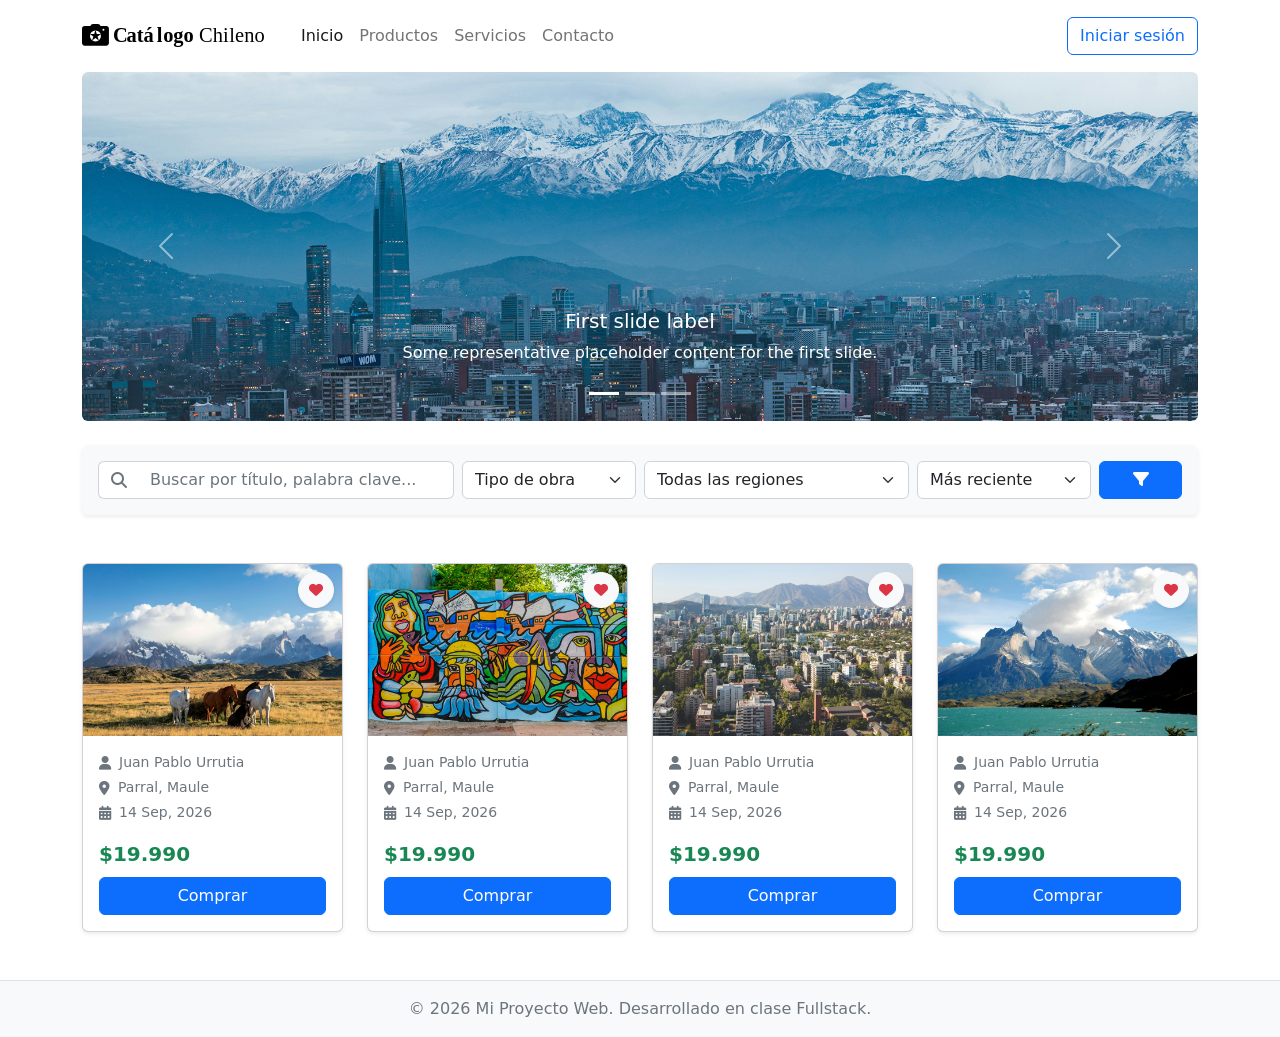
==== Front-End/index.html @ 4e217cf4 "Espacio de trabajo con Bootstrap y avance Index: NavBar Carrusel Buscador/filtro Tarjetas de product" ====
<!DOCTYPE html>
<html lang="es">
<head>
    <meta charset="UTF-8">
    <meta name="viewport" content="width=device-width, initial-scale=1.0">
    <title>Mi Proyecto Web - Bootstrap 5.2.3</title>

    <!-- 1. Estilos locales de Bootstrap (CSS) -->
    <link rel="stylesheet" href="css/bootstrap.min.css">

    <!-- Font Awesome CDN -->
<link rel="stylesheet" href="https://cdnjs.cloudflare.com/ajax/libs/font-awesome/6.5.1/css/all.min.css">
    
    <!-- Opción para tus propios estilos personalizados (descoméntala si creas un style.css) -->
    <!-- <link rel="stylesheet" href="css/style.css"> -->
</head>
<body>
        <!-- NavBar -->

 <nav class="navbar navbar-expand-lg navbar-light py-3 bg-white sticky-top">
    <div class="container">
        
        <!-- 1. Logotipo / Imagen + Nombre a la izquierda -->
        <a class="navbar-brand d-flex align-items-center text-dark" href="#">
            <img src="images/LogoCatalogoChileno.svg" alt="Logotipo" height="24" class="d-inline-block me-2">
        </a>

        <!-- 2. Botón Hamburguesa (para móviles) -->
        <button class="navbar-toggler" type="button" data-bs-toggle="collapse" data-bs-target="#navbarContenido" aria-controls="navbarContenido" aria-expanded="false" aria-label="Toggle navigation">
            <span class="navbar-toggler-icon"></span>
        </button>

        <!-- 3. Contenido colapsable (Enlaces + Botón) -->
        <div class="collapse navbar-collapse" id="navbarContenido">
            
            <!-- Menú de Navegación -->
            <ul class="navbar-nav me-auto mb-2 mb-lg-0">
                <li class="nav-item">
                    <a class="nav-link active" aria-current="page" href="#">Inicio</a>
                </li>
                <li class="nav-item">
                    <a class="nav-link" href="#">Productos</a>
                </li>
                <li class="nav-item">
                    <a class="nav-link" href="#">Servicios</a>
                </li>
                <li class="nav-item">
                    <a class="nav-link" href="#">Contacto</a>
                </li>
            </ul>

            <!-- Botones de Acción / Iniciar Sesión -->
            <div class="d-flex gap-2">
                <a href="#" class="btn btn-outline-primary">Iniciar sesión</a>
            </div>

        </div>
    </div>
</nav>

 <!-- 1. Carrusel  -->

<main class="container">
  <div id="carouselExampleCaptions" class="carousel slide rounded-2 overflow-hidden" data-bs-ride="false">
    <div class="carousel-indicators">
      <button type="button" data-bs-target="#carouselExampleCaptions" data-bs-slide-to="0" class="active" aria-current="true" aria-label="Slide 1"></button>
      <button type="button" data-bs-target="#carouselExampleCaptions" data-bs-slide-to="1" aria-label="Slide 2"></button>
      <button type="button" data-bs-target="#carouselExampleCaptions" data-bs-slide-to="2" aria-label="Slide 3"></button>
    </div>
    <div class="carousel-inner">
      <div class="carousel-item active">
        <img src="images/cl-01.jpg" class="d-block w-100" alt="...">
        <div class="carousel-caption d-none d-md-block">
          <h5>First slide label</h5>
          <p>Some representative placeholder content for the first slide.</p>
        </div>
      </div>
      <div class="carousel-item">
        <img src="images/cl-02.jpg" class="d-block w-100" alt="...">
        <div class="carousel-caption d-none d-md-block">
          <h5>Second slide label</h5>
          <p>Some representative placeholder content for the second slide.</p>
        </div>
      </div>
      <div class="carousel-item">
        <img src="images/cl-03.jpg" class="d-block w-100" alt="...">
        <div class="carousel-caption d-none d-md-block">
          <h5>Third slide label</h5>
          <p>Some representative placeholder content for the third slide.</p>
        </div>
      </div>
    </div>
    <button class="carousel-control-prev" type="button" data-bs-target="#carouselExampleCaptions" data-bs-slide="prev">
      <span class="carousel-control-prev-icon" aria-hidden="true"></span>
      <span class="visually-hidden">Previous</span>
    </button>
    <button class="carousel-control-next" type="button" data-bs-target="#carouselExampleCaptions" data-bs-slide="next">
      <span class="carousel-control-next-icon" aria-hidden="true"></span>
      <span class="visually-hidden">Next</span>
    </button>
  </div>
</main>


    <!-- 1. BARRA DE BÚSQUEDA Y FILTROS -->
<main class="container my-4">
   <div class="card shadow-sm p-3 mb-4 bg-light border-0">
    <form class="row g-2 align-items-center">
        
        <!-- 1. Campo de Búsqueda de Texto -->
        <div class="col-12 col-lg-4">
            <div class="input-group">
                <span class="input-group-text bg-white border-end-0">
                    <i class="fa-solid fa-magnifying-glass text-muted"></i>
                </span>
                <input type="text" class="form-control border-start-0" placeholder="Buscar por título, palabra clave...">
            </div>
        </div>

        <!-- 2. Filtro: Tipo de Obra -->
        <div class="col-12 col-sm-6 col-lg-2">
            <select class="form-select" aria-label="Tipo de obra">
                <option value="" selected>Tipo de obra</option>
                <option value="fotografia">Fotografía</option>
                <option value="video">Video</option>
                <option value="audio">Audio</option>
                <option value="vector">Vector</option>
                <option value="3d">3D</option>
            </select>
        </div>

        <!-- 3. Filtro: Región de Chile -->
        <div class="col-12 col-sm-6 col-lg-3">
            <select class="form-select" aria-label="Región de Chile">
                <option value="" selected>Todas las regiones</option>
                <option value="arica">Arica y Parinacota</option>
                <option value="tarapaca">Tarapacá</option>
                <option value="antofagasta">Antofagasta</option>
                <option value="atacama">Atacama</option>
                <option value="coquimbo">Coquimbo</option>
                <option value="valparaiso">Valparaíso</option>
                <option value="metropolitana">Región Metropolitana</option>
                <option value="ohiggins">O'Higgins</option>
                <option value="maule">Maule</option>
                <option value="nuble">Ñuble</option>
                <option value="biobio">Biobío</option>
                <option value="araucania">La Araucanía</option>
                <option value="los_rios">Los Ríos</option>
                <option value="los_lagos">Los Lagos</option>
                <option value="aysen">Aysén</option>
                <option value="magallanes">Magallanes y Antártica</option>
            </select>
        </div>

        <!-- 4. Filtro: Ordenar por -->
        <div class="col-12 col-sm-6 col-lg-2">
            <select class="form-select" aria-label="Ordenar resultados">
                <option value="reciente" selected>Más reciente</option>
                <option value="antiguo">Más antiguo</option>
            </select>
        </div>

        <!-- 5. Botón Filtrar -->
        <div class="col-12 col-sm-6 col-lg-1">
            <button type="submit" class="btn btn-primary w-100" title="Aplicar Filtros">
                <i class="fa-solid fa-filter"></i>
            </button>
        </div>

    </form>
</div>
</main>


<!-- tarjetas -->

<div class="container my-5">
    <!-- row-cols-1: 1 columna en celulares -->
    <!-- row-cols-sm-2: 2 columnas en tablets -->
    <!-- row-cols-lg-4: 4 columnas en monitores/laptops -->
    <!-- g-4: espacio (gap) entre las tarjetas -->
    <div class="row row-cols-1 row-cols-sm-2 row-cols-lg-4 g-4">

       <!-- Tarjeta 1 -->
<div class="col">
    <div class="card h-100 shadow-sm position-relative">
        
        <!-- Botón Corazón (Lista de deseos) -->
        <button type="button" class="btn btn-light btn-sm rounded-circle position-absolute top-0 end-0 m-2 shadow-sm text-danger d-flex align-items-center justify-content-center" style="width: 36px; height: 36px;" aria-label="Añadir a favoritos">
            <i class="fa-solid fa-heart"></i>
        </button>

        <!-- Imagen de la tarjeta -->
        <img src="images/01.jpg" class="card-img-top" alt="Imagen del producto">
        
        <div class="card-body d-flex flex-column">
              
            <!-- Artista, Ubicación y Fecha -->
            <div class="text-muted small mb-3 d-flex flex-column gap-1">
                <!-- Artista -->
                <div class="d-flex align-items-center gap-2">
                    <i class="fa-solid fa-user text-secondary"></i>
                    <span>Juan Pablo Urrutia</span>
                </div>

                <!-- Ubicación -->
                <div class="d-flex align-items-center gap-2">
                    <i class="fa-solid fa-location-dot text-secondary"></i>
                    <span>Parral, Maule</span>
                </div>

                <!-- Fecha -->
                <div class="d-flex align-items-center gap-2">
                    <i class="fa-solid fa-calendar-days text-secondary"></i>
                    <span>14 Sep, 2026</span>
                </div>
            </div>

            <!-- Precio -->
            <div class="mt-auto">
                <p class="fs-5 fw-bold text-success mb-2">$19.990</p>
                <a href="#" class="btn btn-primary w-100">Comprar</a>
            </div>
        </div>
    </div>
</div>

       <!-- Tarjeta 2 -->
<div class="col">
    <div class="card h-100 shadow-sm position-relative">
        
        <!-- Botón Corazón (Lista de deseos) -->
        <button type="button" class="btn btn-light btn-sm rounded-circle position-absolute top-0 end-0 m-2 shadow-sm text-danger d-flex align-items-center justify-content-center" style="width: 36px; height: 36px;" aria-label="Añadir a favoritos">
            <i class="fa-solid fa-heart"></i>
        </button>

        <!-- Imagen de la tarjeta -->
        <img src="images/02.jpg" class="card-img-top" alt="Imagen del producto">
        
        <div class="card-body d-flex flex-column">
              
            <!-- Artista, Ubicación y Fecha -->
            <div class="text-muted small mb-3 d-flex flex-column gap-1">
                <!-- Artista -->
                <div class="d-flex align-items-center gap-2">
                    <i class="fa-solid fa-user text-secondary"></i>
                    <span>Juan Pablo Urrutia</span>
                </div>

                <!-- Ubicación -->
                <div class="d-flex align-items-center gap-2">
                    <i class="fa-solid fa-location-dot text-secondary"></i>
                    <span>Parral, Maule</span>
                </div>

                <!-- Fecha -->
                <div class="d-flex align-items-center gap-2">
                    <i class="fa-solid fa-calendar-days text-secondary"></i>
                    <span>14 Sep, 2026</span>
                </div>
            </div>

            <!-- Precio -->
            <div class="mt-auto">
                <p class="fs-5 fw-bold text-success mb-2">$19.990</p>
                <a href="#" class="btn btn-primary w-100">Comprar</a>
            </div>
        </div>
    </div>
</div>

<!-- Tarjeta 3 -->
<div class="col">
    <div class="card h-100 shadow-sm position-relative">
        
        <!-- Botón Corazón (Lista de deseos) -->
        <button type="button" class="btn btn-light btn-sm rounded-circle position-absolute top-0 end-0 m-2 shadow-sm text-danger d-flex align-items-center justify-content-center" style="width: 36px; height: 36px;" aria-label="Añadir a favoritos">
            <i class="fa-solid fa-heart"></i>
        </button>

        <!-- Imagen de la tarjeta -->
        <img src="images/03.jpg" class="card-img-top" alt="Imagen del producto">
        
        <div class="card-body d-flex flex-column">
              
            <!-- Artista, Ubicación y Fecha -->
            <div class="text-muted small mb-3 d-flex flex-column gap-1">
                <!-- Artista -->
                <div class="d-flex align-items-center gap-2">
                    <i class="fa-solid fa-user text-secondary"></i>
                    <span>Juan Pablo Urrutia</span>
                </div>

                <!-- Ubicación -->
                <div class="d-flex align-items-center gap-2">
                    <i class="fa-solid fa-location-dot text-secondary"></i>
                    <span>Parral, Maule</span>
                </div>

                <!-- Fecha -->
                <div class="d-flex align-items-center gap-2">
                    <i class="fa-solid fa-calendar-days text-secondary"></i>
                    <span>14 Sep, 2026</span>
                </div>
            </div>

            <!-- Precio -->
            <div class="mt-auto">
                <p class="fs-5 fw-bold text-success mb-2">$19.990</p>
                <a href="#" class="btn btn-primary w-100">Comprar</a>
            </div>
        </div>
    </div>
</div>

<!-- Tarjeta 4 -->
<div class="col">
    <div class="card h-100 shadow-sm position-relative">
        
        <!-- Botón Corazón (Lista de deseos) -->
        <button type="button" class="btn btn-light btn-sm rounded-circle position-absolute top-0 end-0 m-2 shadow-sm text-danger d-flex align-items-center justify-content-center" style="width: 36px; height: 36px;" aria-label="Añadir a favoritos">
            <i class="fa-solid fa-heart"></i>
        </button>

        <!-- Imagen de la tarjeta -->
        <img src="images/04.jpg" class="card-img-top" alt="Imagen del producto">
        
        <div class="card-body d-flex flex-column">
              
            <!-- Artista, Ubicación y Fecha -->
            <div class="text-muted small mb-3 d-flex flex-column gap-1">
                <!-- Artista -->
                <div class="d-flex align-items-center gap-2">
                    <i class="fa-solid fa-user text-secondary"></i>
                    <span>Juan Pablo Urrutia</span>
                </div>

                <!-- Ubicación -->
                <div class="d-flex align-items-center gap-2">
                    <i class="fa-solid fa-location-dot text-secondary"></i>
                    <span>Parral, Maule</span>
                </div>

                <!-- Fecha -->
                <div class="d-flex align-items-center gap-2">
                    <i class="fa-solid fa-calendar-days text-secondary"></i>
                    <span>14 Sep, 2026</span>
                </div>
            </div>

            <!-- Precio -->
            <div class="mt-auto">
                <p class="fs-5 fw-bold text-success mb-2">$19.990</p>
                <a href="#" class="btn btn-primary w-100">Comprar</a>
            </div>
        </div>
    </div>
</div>

    </div>
</div>

    <!-- Pie de página (Footer) -->
    <footer class="bg-light text-center text-muted py-3 border-top mt-auto">
        <div class="container">
            <p class="mb-0">&copy; 2026 Mi Proyecto Web. Desarrollado en clase Fullstack.</p>
        </div>
    </footer>

    <!-- 2. Scripts locales de Bootstrap (JS) -->
    <!-- Nota: Usamos 'bootstrap.bundle.min.js' porque incluye Popper.js (necesario para desplegables y modales) -->
    <script src="js/bootstrap.bundle.min.js"></script>

</body>
</html>
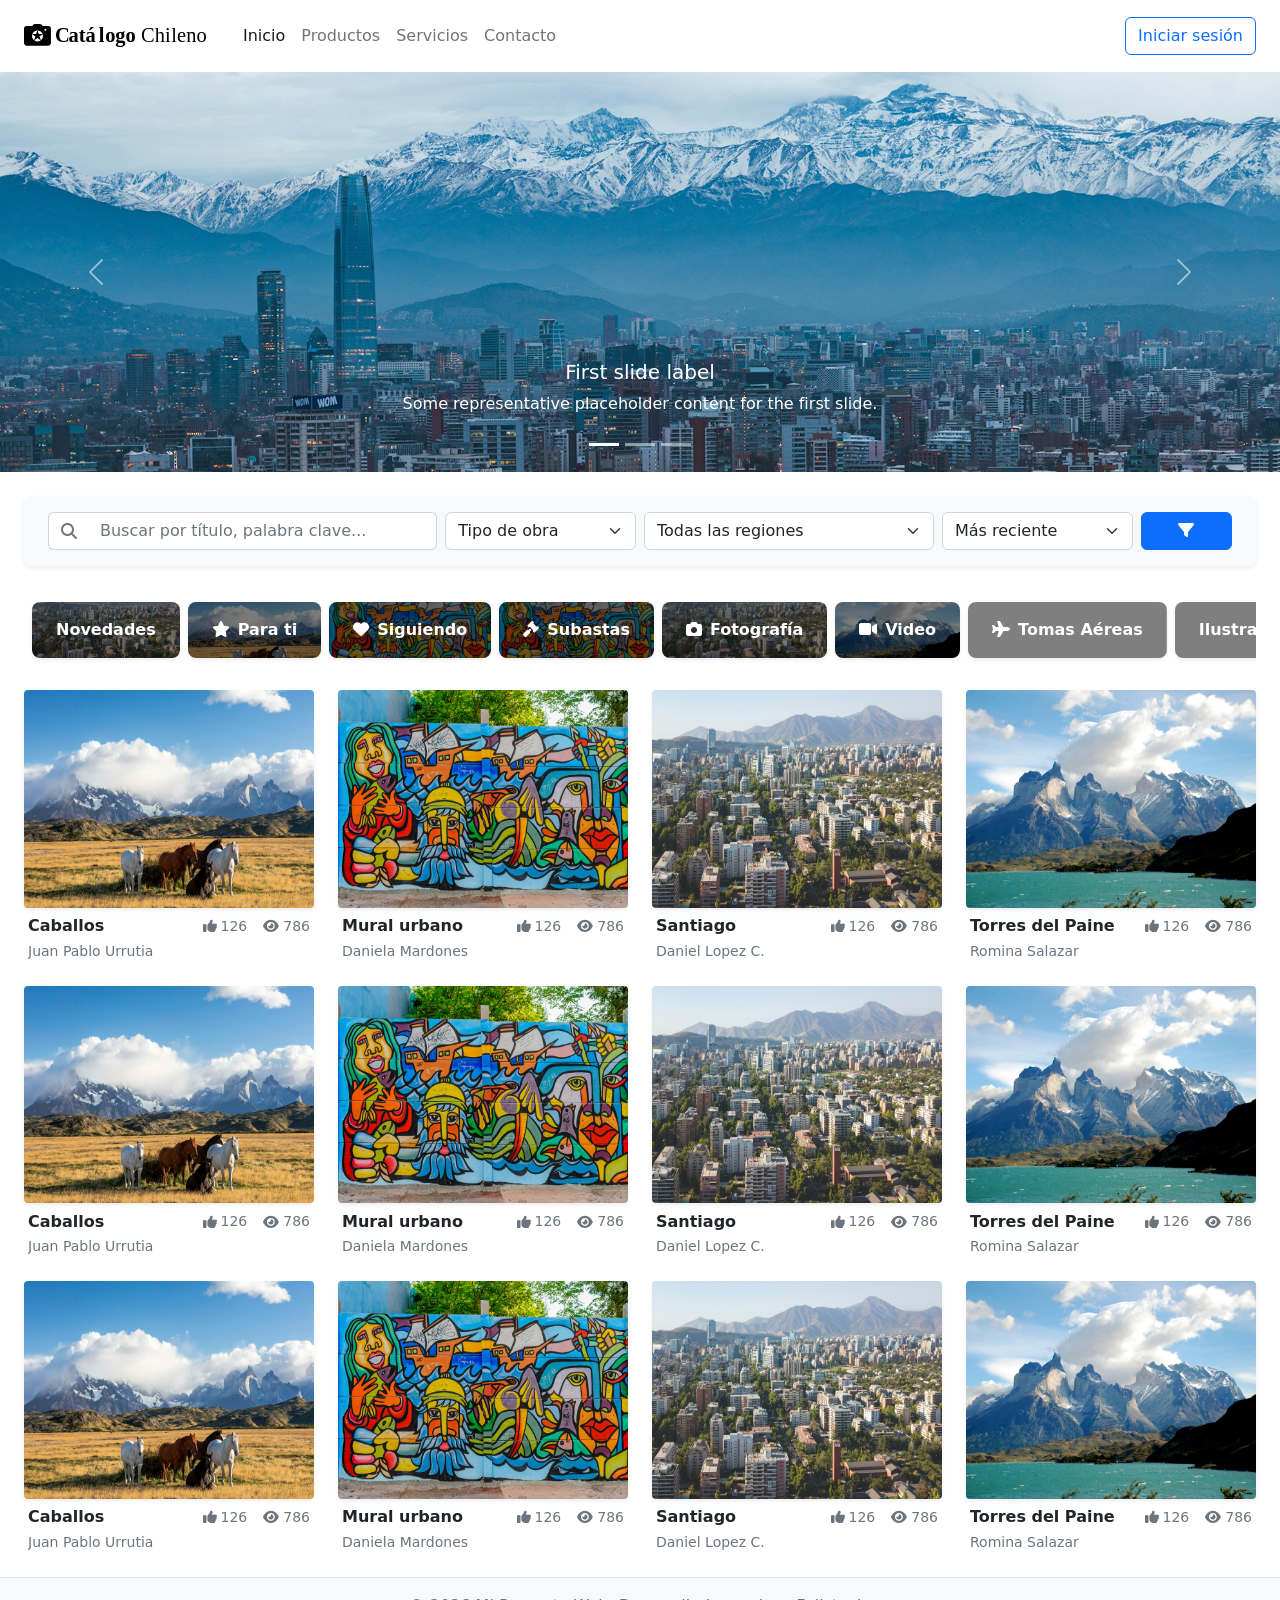
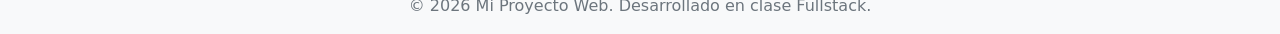
==== commit ed2f4713: "Modificación de tarjetas y sección de categorias" ====
--- a/Front-End/index.html
+++ b/Front-End/index.html
@@ -8,17 +8,18 @@
     <!-- 1. Estilos locales de Bootstrap (CSS) -->
     <link rel="stylesheet" href="css/bootstrap.min.css">
 
+    <!-- 2. Mis estilos personalizados -->
+    <link rel="stylesheet" href="css/style.css">
+
     <!-- Font Awesome CDN -->
 <link rel="stylesheet" href="https://cdnjs.cloudflare.com/ajax/libs/font-awesome/6.5.1/css/all.min.css">
-    
-    <!-- Opción para tus propios estilos personalizados (descoméntala si creas un style.css) -->
-    <!-- <link rel="stylesheet" href="css/style.css"> -->
 </head>
+
 <body>
         <!-- NavBar -->
 
  <nav class="navbar navbar-expand-lg navbar-light py-3 bg-white sticky-top">
-    <div class="container">
+    <div class="container-fluid px-4">
         
         <!-- 1. Logotipo / Imagen + Nombre a la izquierda -->
         <a class="navbar-brand d-flex align-items-center text-dark" href="#">
@@ -60,8 +61,8 @@
 
  <!-- 1. Carrusel  -->
 
-<main class="container">
-  <div id="carouselExampleCaptions" class="carousel slide rounded-2 overflow-hidden" data-bs-ride="false">
+<main class="container-fluid px-0">
+  <div id="carouselExampleCaptions" class="carousel slide overflow-hidden" data-bs-ride="false">
     <div class="carousel-indicators">
       <button type="button" data-bs-target="#carouselExampleCaptions" data-bs-slide-to="0" class="active" aria-current="true" aria-label="Slide 1"></button>
       <button type="button" data-bs-target="#carouselExampleCaptions" data-bs-slide-to="1" aria-label="Slide 2"></button>
@@ -103,8 +104,8 @@
 
 
     <!-- 1. BARRA DE BÚSQUEDA Y FILTROS -->
-<main class="container my-4">
-   <div class="card shadow-sm p-3 mb-4 bg-light border-0">
+<main class="containe-fluid px-4 py-4">
+   <div class="card shadow-sm px-4 p-3 mb-1 bg-light border-0">
     <form class="row g-2 align-items-center">
         
         <!-- 1. Campo de Búsqueda de Texto -->
@@ -171,189 +172,1006 @@
 </div>
 </main>
 
+<!-- categorias -->
+
+<div class="container-fluid px-4">
+    <div class="d-flex flex-nowrap overflow-auto gap-2 p-2 align-items-center">
+
+        <!-- Botón 3 -->
+        <a href="#" class="btn category-btn fw-bold rounded-3 px-4 py-3 shadow-sm" 
+           style="background-image: linear-gradient(rgba(0, 0, 0, 0.5), rgba(0, 0, 0, 0.5)), url('images/03.jpg');">
+            Novedades
+        </a>
+
+        <!-- Botón 1 -->
+        <a href="#" class="btn category-btn fw-bold rounded-3 px-4 py-3 shadow-sm" 
+           style="background-image: linear-gradient(rgba(0, 0, 0, 0.5), rgba(0, 0, 0, 0.5)), url('images/01.jpg');">
+            <i class="fa-solid fa-star me-2"></i>Para ti
+        </a>
+
+        <!-- Botón 2 -->
+        <a href="#" class="btn category-btn fw-bold rounded-3 px-4 py-3 shadow-sm" 
+           style="background-image: linear-gradient(rgba(0, 0, 0, 0.5), rgba(0, 0, 0, 0.5)), url('images/02.jpg');">
+            <i class="fa-solid fa-heart me-2"></i>Siguiendo
+        </a>
+        <!-- Botón 2 -->
+        <a href="#" class="btn category-btn fw-bold rounded-3 px-4 py-3 shadow-sm" 
+           style="background-image: linear-gradient(rgba(0, 0, 0, 0.5), rgba(0, 0, 0, 0.5)), url('images/02.jpg');">
+            <i class="fa-solid fa-gavel me-2"></i>Subastas
+        </a>
+
+        
+
+        <!-- Botón 3 -->
+        <a href="#" class="btn category-btn fw-bold rounded-3 px-4 py-3 shadow-sm" 
+           style="background-image: linear-gradient(rgba(0, 0, 0, 0.5), rgba(0, 0, 0, 0.5)), url('images/03.jpg');">
+            <i class="fa-solid fa-camera me-2"></i>Fotografía
+        </a>
+
+        <!-- Botón 4 -->
+        <a href="#" class="btn category-btn fw-bold rounded-3 px-4 py-3 shadow-sm" 
+           style="background-image: linear-gradient(rgba(0, 0, 0, 0.5), rgba(0, 0, 0, 0.5)), url('images/04.jpg');">
+            <i class="fa-solid fa-video me-2"></i>Video
+        </a>
+
+        <!-- Botón 5 -->
+        <a href="#" class="btn category-btn fw-bold rounded-3 px-4 py-3 shadow-sm" 
+           style="background-image: linear-gradient(rgba(0, 0, 0, 0.5), rgba(0, 0, 0, 0.5)), url('images/05.jpg');">
+            <i class="fa-solid fa-plane me-2"></i>Tomas Aéreas
+        </a>
+
+        <!-- Botón 6 -->
+        <a href="#" class="btn category-btn fw-bold rounded-3 px-4 py-3 shadow-sm" 
+           style="background-image: linear-gradient(rgba(0, 0, 0, 0.5), rgba(0, 0, 0, 0.5)), url('images/06.jpg');">
+            Ilustración
+        </a>
+
+        <!-- Botón 7 -->
+        <a href="#" class="btn category-btn fw-bold rounded-3 px-4 py-3 shadow-sm" 
+           style="background-image: linear-gradient(rgba(0, 0, 0, 0.5), rgba(0, 0, 0, 0.5)), url('images/06.jpg');">
+            Íconos
+        </a>
+
+        <!-- Botón 8 -->
+        <a href="#" class="btn category-btn fw-bold rounded-3 px-4 py-3 shadow-sm" 
+           style="background-image: linear-gradient(rgba(0, 0, 0, 0.5), rgba(0, 0, 0, 0.5)), url('images/06.jpg');">
+            Modelos 3D
+        </a>
+
+    </div>
+</div>
 
 <!-- tarjetas -->
 
-<div class="container my-5">
+<div class="container-fluid px-4 py-4">
     <!-- row-cols-1: 1 columna en celulares -->
     <!-- row-cols-sm-2: 2 columnas en tablets -->
     <!-- row-cols-lg-4: 4 columnas en monitores/laptops -->
     <!-- g-4: espacio (gap) entre las tarjetas -->
     <div class="row row-cols-1 row-cols-sm-2 row-cols-lg-4 g-4">
 
-       <!-- Tarjeta 1 -->
+<!-- Tarjeta 1 -->
 <div class="col">
-    <div class="card h-100 shadow-sm position-relative">
-        
-        <!-- Botón Corazón (Lista de deseos) -->
-        <button type="button" class="btn btn-light btn-sm rounded-circle position-absolute top-0 end-0 m-2 shadow-sm text-danger d-flex align-items-center justify-content-center" style="width: 36px; height: 36px;" aria-label="Añadir a favoritos">
-            <i class="fa-solid fa-heart"></i>
-        </button>
-
-        <!-- Imagen de la tarjeta -->
-        <img src="images/01.jpg" class="card-img-top" alt="Imagen del producto">
-        
-        <div class="card-body d-flex flex-column">
-              
-            <!-- Artista, Ubicación y Fecha -->
-            <div class="text-muted small mb-3 d-flex flex-column gap-1">
-                <!-- Artista -->
-                <div class="d-flex align-items-center gap-2">
-                    <i class="fa-solid fa-user text-secondary"></i>
-                    <span>Juan Pablo Urrutia</span>
-                </div>
-
-                <!-- Ubicación -->
-                <div class="d-flex align-items-center gap-2">
-                    <i class="fa-solid fa-location-dot text-secondary"></i>
-                    <span>Parral, Maule</span>
-                </div>
-
-                <!-- Fecha -->
-                <div class="d-flex align-items-center gap-2">
-                    <i class="fa-solid fa-calendar-days text-secondary"></i>
-                    <span>14 Sep, 2026</span>
-                </div>
-            </div>
-
-            <!-- Precio -->
-            <div class="mt-auto">
-                <p class="fs-5 fw-bold text-success mb-2">$19.990</p>
-                <a href="#" class="btn btn-primary w-100">Comprar</a>
-            </div>
-        </div>
-    </div>
-</div>
-
+    <div class="card border-0 bg-transparent h-100 card-hover">
+        
+        <!-- Imagen con Hover Overlay -->
+        <div class="ratio ratio-4x3 rounded-1 overflow-hidden shadow-sm position-relative">
+            
+            <!-- Imagen Limpia -->
+            <img src="images/01.jpg" alt="Imagen de la obra">
+            
+            <!-- Capa Flotante (Overlay en Hover) -->
+            <div class="hover-overlay position-absolute top-0 start-0 w-100 h-100 bg-dark bg-opacity-50 d-flex flex-column justify-content-between p-3 text-white">
+                
+                <!-- Parte superior: Ubicación + Fecha y Corazón -->
+                <div class="d-flex justify-content-between align-items-start">
+                    
+                    <!-- Ubicación y Fecha apiladas -->
+                    <div class="d-flex flex-column gap-1 align-items-start">
+                        <span class="badge bg-dark bg-opacity-75 fw-normal">
+                            <i class="fa-solid fa-location-dot me-1"></i> Parral, Maule
+                        </span>
+                        <span class="badge bg-dark bg-opacity-75 fw-normal">
+                            <i class="fa-solid fa-calendar-days me-1"></i> 14 Sep, 2026
+                        </span>
+                    </div>
+
+                    <!-- Corazón (se rellena de rojo al hover o con la clase .active) -->
+                    <button type="button" class="btn btn-like" aria-label="Añadir a favoritos">
+                        <i class="fa-regular fa-heart"></i>
+                    </button>
+                </div>
+
+                <!-- Parte inferior: Precio sutil y Botón Comprar -->
+                <div class="d-flex justify-content-between align-items-center">
+                    <div>
+                        <span class="fw-semibold text-white fs-6">$7.990</span>
+                        <span class="text-decoration-line-through text-white-50">$8.990</span>
+                    </div>
+                    <a href="#" class="btn btn-primary btn-sm px-3 fw-semibold">
+                        Comprar
+                    </a>
+                </div>
+
+            </div>
+        </div>
+
+        <!-- Información fija debajo de la imagen -->
+        <div class="pt-2 px-1">
+            
+            <!-- Fila 1: Título | Likes y Vistas -->
+            <div class="d-flex justify-content-between align-items-center mb-1">
+                <h6 class="fw-semibold text-dark mb-0 text-truncate me-2">
+                    Caballos
+                </h6>
+
+                <div class="d-flex align-items-center gap-3 flex-shrink-0 text-muted small">
+                    <span class="d-flex align-items-center gap-1" title="Me gusta">
+                        <i class="fa-solid fa-thumbs-up"></i>
+                        <span>126</span>
+                    </span>
+                    <span class="d-flex align-items-center gap-1" title="Vistas">
+                        <i class="fa-solid fa-eye"></i>
+                        <span>786</span>
+                    </span>
+                </div>
+            </div>
+
+            <!-- Fila 2: Nombre del Autor -->
+            <p class="text-muted small mb-0 text-truncate">
+                Juan Pablo Urrutia
+            </p>
+
+        </div>
+
+    </div>
+</div>
        <!-- Tarjeta 2 -->
 <div class="col">
-    <div class="card h-100 shadow-sm position-relative">
-        
-        <!-- Botón Corazón (Lista de deseos) -->
-        <button type="button" class="btn btn-light btn-sm rounded-circle position-absolute top-0 end-0 m-2 shadow-sm text-danger d-flex align-items-center justify-content-center" style="width: 36px; height: 36px;" aria-label="Añadir a favoritos">
-            <i class="fa-solid fa-heart"></i>
-        </button>
-
-        <!-- Imagen de la tarjeta -->
-        <img src="images/02.jpg" class="card-img-top" alt="Imagen del producto">
-        
-        <div class="card-body d-flex flex-column">
-              
-            <!-- Artista, Ubicación y Fecha -->
-            <div class="text-muted small mb-3 d-flex flex-column gap-1">
-                <!-- Artista -->
-                <div class="d-flex align-items-center gap-2">
-                    <i class="fa-solid fa-user text-secondary"></i>
-                    <span>Juan Pablo Urrutia</span>
-                </div>
-
-                <!-- Ubicación -->
-                <div class="d-flex align-items-center gap-2">
-                    <i class="fa-solid fa-location-dot text-secondary"></i>
-                    <span>Parral, Maule</span>
-                </div>
-
-                <!-- Fecha -->
-                <div class="d-flex align-items-center gap-2">
-                    <i class="fa-solid fa-calendar-days text-secondary"></i>
-                    <span>14 Sep, 2026</span>
-                </div>
-            </div>
-
-            <!-- Precio -->
-            <div class="mt-auto">
-                <p class="fs-5 fw-bold text-success mb-2">$19.990</p>
-                <a href="#" class="btn btn-primary w-100">Comprar</a>
-            </div>
-        </div>
+    <div class="card border-0 bg-transparent h-100 card-hover">
+        
+        <!-- Imagen con Hover Overlay -->
+        <div class="ratio ratio-4x3 rounded-1 overflow-hidden shadow-sm position-relative">
+            
+            <!-- Imagen Limpia -->
+            <img src="images/02.jpg" alt="Imagen de la obra">
+            
+            <!-- Capa Flotante (Overlay en Hover) -->
+            <div class="hover-overlay position-absolute top-0 start-0 w-100 h-100 bg-dark bg-opacity-50 d-flex flex-column justify-content-between p-3 text-white">
+                
+                <!-- Parte superior: Ubicación + Fecha y Corazón -->
+                <div class="d-flex justify-content-between align-items-start">
+                    
+                    <!-- Ubicación y Fecha apiladas -->
+                    <div class="d-flex flex-column gap-1 align-items-start">
+                        <span class="badge bg-dark bg-opacity-75 fw-normal">
+                            <i class="fa-solid fa-location-dot me-1"></i> Quillón, Ñuble
+                        </span>
+                        <span class="badge bg-dark bg-opacity-75 fw-normal">
+                            <i class="fa-solid fa-calendar-days me-1"></i> 10 May, 2026
+                        </span>
+                    </div>
+
+                    <!-- Corazón (se rellena de rojo al hover o con la clase .active) -->
+                    <button type="button" class="btn btn-like" aria-label="Añadir a favoritos">
+                        <i class="fa-regular fa-heart"></i>
+                    </button>
+                </div>
+
+                <!-- Parte inferior: Precio sutil y Botón Comprar -->
+                <div class="d-flex justify-content-between align-items-center">
+                    <div>
+                        <span class="fw-semibold text-white fs-6">$9.990</span>
+                        <span class="text-decoration-line-through text-white-50">$10.990</span>
+                    </div>
+                    <a href="#" class="btn btn-primary btn-sm px-3 fw-semibold">
+                        Comprar
+                    </a>
+                </div>
+
+            </div>
+        </div>
+
+        <!-- Información fija debajo de la imagen -->
+        <div class="pt-2 px-1">
+            
+            <!-- Fila 1: Título | Likes y Vistas -->
+            <div class="d-flex justify-content-between align-items-center mb-1">
+                <h6 class="fw-semibold text-dark mb-0 text-truncate me-2">
+                    Mural urbano
+                </h6>
+
+                <div class="d-flex align-items-center gap-3 flex-shrink-0 text-muted small">
+                    <span class="d-flex align-items-center gap-1" title="Me gusta">
+                        <i class="fa-solid fa-thumbs-up"></i>
+                        <span>126</span>
+                    </span>
+                    <span class="d-flex align-items-center gap-1" title="Vistas">
+                        <i class="fa-solid fa-eye"></i>
+                        <span>786</span>
+                    </span>
+                </div>
+            </div>
+
+            <!-- Fila 2: Nombre del Autor -->
+            <p class="text-muted small mb-0 text-truncate">
+                Daniela Mardones
+            </p>
+
+        </div>
+
     </div>
 </div>
 
 <!-- Tarjeta 3 -->
 <div class="col">
-    <div class="card h-100 shadow-sm position-relative">
-        
-        <!-- Botón Corazón (Lista de deseos) -->
-        <button type="button" class="btn btn-light btn-sm rounded-circle position-absolute top-0 end-0 m-2 shadow-sm text-danger d-flex align-items-center justify-content-center" style="width: 36px; height: 36px;" aria-label="Añadir a favoritos">
-            <i class="fa-solid fa-heart"></i>
-        </button>
-
-        <!-- Imagen de la tarjeta -->
-        <img src="images/03.jpg" class="card-img-top" alt="Imagen del producto">
-        
-        <div class="card-body d-flex flex-column">
-              
-            <!-- Artista, Ubicación y Fecha -->
-            <div class="text-muted small mb-3 d-flex flex-column gap-1">
-                <!-- Artista -->
-                <div class="d-flex align-items-center gap-2">
-                    <i class="fa-solid fa-user text-secondary"></i>
-                    <span>Juan Pablo Urrutia</span>
-                </div>
-
-                <!-- Ubicación -->
-                <div class="d-flex align-items-center gap-2">
-                    <i class="fa-solid fa-location-dot text-secondary"></i>
-                    <span>Parral, Maule</span>
-                </div>
-
-                <!-- Fecha -->
-                <div class="d-flex align-items-center gap-2">
-                    <i class="fa-solid fa-calendar-days text-secondary"></i>
-                    <span>14 Sep, 2026</span>
-                </div>
-            </div>
-
-            <!-- Precio -->
-            <div class="mt-auto">
-                <p class="fs-5 fw-bold text-success mb-2">$19.990</p>
-                <a href="#" class="btn btn-primary w-100">Comprar</a>
-            </div>
-        </div>
+    <div class="card border-0 bg-transparent h-100 card-hover">
+        
+        <!-- Imagen con Hover Overlay -->
+        <div class="ratio ratio-4x3 rounded-1 overflow-hidden shadow-sm position-relative">
+            
+            <!-- Imagen Limpia -->
+            <img src="images/03.jpg" alt="Imagen de la obra">
+            
+            <!-- Capa Flotante (Overlay en Hover) -->
+            <div class="hover-overlay position-absolute top-0 start-0 w-100 h-100 bg-dark bg-opacity-50 d-flex flex-column justify-content-between p-3 text-white">
+                
+                <!-- Parte superior: Ubicación + Fecha y Corazón -->
+                <div class="d-flex justify-content-between align-items-start">
+                    
+                    <!-- Ubicación y Fecha apiladas -->
+                    <div class="d-flex flex-column gap-1 align-items-start">
+                        <span class="badge bg-dark bg-opacity-75 fw-normal">
+                            <i class="fa-solid fa-location-dot me-1"></i> Santiago, Santiago
+                        </span>
+                        <span class="badge bg-dark bg-opacity-75 fw-normal">
+                            <i class="fa-solid fa-calendar-days me-1"></i> 24 Jul, 2026
+                        </span>
+                    </div>
+
+                    <!-- Corazón (se rellena de rojo al hover o con la clase .active) -->
+                    <button type="button" class="btn btn-like" aria-label="Añadir a favoritos">
+                        <i class="fa-regular fa-heart"></i>
+                    </button>
+                </div>
+
+                <!-- Parte inferior: Precio sutil y Botón Comprar -->
+                <div class="d-flex justify-content-between align-items-center">
+                    <div>
+                        <span class="fw-semibold text-white fs-6">$5.990</span>
+                        <span class="text-decoration-line-through text-white-50">$6.990</span>
+                    </div>
+                    <a href="#" class="btn btn-primary btn-sm px-3 fw-semibold">
+                        Comprar
+                    </a>
+                </div>
+
+            </div>
+        </div>
+
+        <!-- Información fija debajo de la imagen -->
+        <div class="pt-2 px-1">
+            
+            <!-- Fila 1: Título | Likes y Vistas -->
+            <div class="d-flex justify-content-between align-items-center mb-1">
+                <h6 class="fw-semibold text-dark mb-0 text-truncate me-2">
+                    Santiago
+                </h6>
+
+                <div class="d-flex align-items-center gap-3 flex-shrink-0 text-muted small">
+                    <span class="d-flex align-items-center gap-1" title="Me gusta">
+                        <i class="fa-solid fa-thumbs-up"></i>
+                        <span>126</span>
+                    </span>
+                    <span class="d-flex align-items-center gap-1" title="Vistas">
+                        <i class="fa-solid fa-eye"></i>
+                        <span>786</span>
+                    </span>
+                </div>
+            </div>
+
+            <!-- Fila 2: Nombre del Autor -->
+            <p class="text-muted small mb-0 text-truncate">
+                Daniel Lopez C.
+            </p>
+
+        </div>
+
     </div>
 </div>
 
 <!-- Tarjeta 4 -->
 <div class="col">
-    <div class="card h-100 shadow-sm position-relative">
-        
-        <!-- Botón Corazón (Lista de deseos) -->
-        <button type="button" class="btn btn-light btn-sm rounded-circle position-absolute top-0 end-0 m-2 shadow-sm text-danger d-flex align-items-center justify-content-center" style="width: 36px; height: 36px;" aria-label="Añadir a favoritos">
-            <i class="fa-solid fa-heart"></i>
-        </button>
-
-        <!-- Imagen de la tarjeta -->
-        <img src="images/04.jpg" class="card-img-top" alt="Imagen del producto">
-        
-        <div class="card-body d-flex flex-column">
-              
-            <!-- Artista, Ubicación y Fecha -->
-            <div class="text-muted small mb-3 d-flex flex-column gap-1">
-                <!-- Artista -->
-                <div class="d-flex align-items-center gap-2">
-                    <i class="fa-solid fa-user text-secondary"></i>
-                    <span>Juan Pablo Urrutia</span>
-                </div>
-
-                <!-- Ubicación -->
-                <div class="d-flex align-items-center gap-2">
-                    <i class="fa-solid fa-location-dot text-secondary"></i>
-                    <span>Parral, Maule</span>
-                </div>
-
-                <!-- Fecha -->
-                <div class="d-flex align-items-center gap-2">
-                    <i class="fa-solid fa-calendar-days text-secondary"></i>
-                    <span>14 Sep, 2026</span>
-                </div>
-            </div>
-
-            <!-- Precio -->
-            <div class="mt-auto">
-                <p class="fs-5 fw-bold text-success mb-2">$19.990</p>
-                <a href="#" class="btn btn-primary w-100">Comprar</a>
-            </div>
-        </div>
+    <div class="card border-0 bg-transparent h-100 card-hover">
+        
+        <!-- Imagen con Hover Overlay -->
+        <div class="ratio ratio-4x3 rounded-1 overflow-hidden shadow-sm position-relative">
+            
+            <!-- Imagen Limpia -->
+            <img src="images/04.jpg" alt="Imagen de la obra">
+            
+            <!-- Capa Flotante (Overlay en Hover) -->
+            <div class="hover-overlay position-absolute top-0 start-0 w-100 h-100 bg-dark bg-opacity-50 d-flex flex-column justify-content-between p-3 text-white">
+                
+                <!-- Parte superior: Ubicación + Fecha y Corazón -->
+                <div class="d-flex justify-content-between align-items-start">
+                    
+                    <!-- Ubicación y Fecha apiladas -->
+                    <div class="d-flex flex-column gap-1 align-items-start">
+                        <span class="badge bg-dark bg-opacity-75 fw-normal">
+                            <i class="fa-solid fa-location-dot me-1"></i> Puerto Natales, Magallanes
+                        </span>
+                        <span class="badge bg-dark bg-opacity-75 fw-normal">
+                            <i class="fa-solid fa-calendar-days me-1"></i> 14 Sep, 2026
+                        </span>
+                    </div>
+
+                    <!-- Corazón (se rellena de rojo al hover o con la clase .active) -->
+                    <button type="button" class="btn btn-like" aria-label="Añadir a favoritos">
+                        <i class="fa-regular fa-heart"></i>
+                    </button>
+                </div>
+
+                <!-- Parte inferior: Precio sutil y Botón Comprar -->
+                <div class="d-flex justify-content-between align-items-center">
+                    <div>
+                        <span class="fw-semibold text-white fs-6">$9.990</span>
+                        <span class="text-decoration-line-through text-white-50">$10.990</span>
+                    </div>
+                    <a href="#" class="btn btn-primary btn-sm px-3 fw-semibold">
+                        Comprar
+                    </a>
+                </div>
+
+            </div>
+        </div>
+
+        <!-- Información fija debajo de la imagen -->
+        <div class="pt-2 px-1">
+            
+            <!-- Fila 1: Título | Likes y Vistas -->
+            <div class="d-flex justify-content-between align-items-center mb-1">
+                <h6 class="fw-semibold text-dark mb-0 text-truncate me-2">
+                    Torres del Paine
+                </h6>
+
+                <div class="d-flex align-items-center gap-3 flex-shrink-0 text-muted small">
+                    <span class="d-flex align-items-center gap-1" title="Me gusta">
+                        <i class="fa-solid fa-thumbs-up"></i>
+                        <span>126</span>
+                    </span>
+                    <span class="d-flex align-items-center gap-1" title="Vistas">
+                        <i class="fa-solid fa-eye"></i>
+                        <span>786</span>
+                    </span>
+                </div>
+            </div>
+
+            <!-- Fila 2: Nombre del Autor -->
+            <p class="text-muted small mb-0 text-truncate">
+                Romina Salazar
+            </p>
+
+        </div>
+
+    </div>
+</div>
+
+<!-- simulacion fila 2 -->
+
+<!-- Tarjeta 1 -->
+<div class="col">
+    <div class="card border-0 bg-transparent h-100 card-hover">
+        
+        <!-- Imagen con Hover Overlay -->
+        <div class="ratio ratio-4x3 rounded-1 overflow-hidden shadow-sm position-relative">
+            
+            <!-- Imagen Limpia -->
+            <img src="images/01.jpg" alt="Imagen de la obra">
+            
+            <!-- Capa Flotante (Overlay en Hover) -->
+            <div class="hover-overlay position-absolute top-0 start-0 w-100 h-100 bg-dark bg-opacity-50 d-flex flex-column justify-content-between p-3 text-white">
+                
+                <!-- Parte superior: Ubicación + Fecha y Corazón -->
+                <div class="d-flex justify-content-between align-items-start">
+                    
+                    <!-- Ubicación y Fecha apiladas -->
+                    <div class="d-flex flex-column gap-1 align-items-start">
+                        <span class="badge bg-dark bg-opacity-75 fw-normal">
+                            <i class="fa-solid fa-location-dot me-1"></i> Parral, Maule
+                        </span>
+                        <span class="badge bg-dark bg-opacity-75 fw-normal">
+                            <i class="fa-solid fa-calendar-days me-1"></i> 14 Sep, 2026
+                        </span>
+                    </div>
+
+                    <!-- Corazón (se rellena de rojo al hover o con la clase .active) -->
+                    <button type="button" class="btn btn-like" aria-label="Añadir a favoritos">
+                        <i class="fa-regular fa-heart"></i>
+                    </button>
+                </div>
+
+                <!-- Parte inferior: Precio sutil y Botón Comprar -->
+                <div class="d-flex justify-content-between align-items-center">
+                    <div>
+                        <span class="fw-semibold text-white fs-6">$7.990</span>
+                        <span class="text-decoration-line-through text-white-50">$8.990</span>
+                    </div>
+                    <a href="#" class="btn btn-primary btn-sm px-3 fw-semibold">
+                        Comprar
+                    </a>
+                </div>
+
+            </div>
+        </div>
+
+        <!-- Información fija debajo de la imagen -->
+        <div class="pt-2 px-1">
+            
+            <!-- Fila 1: Título | Likes y Vistas -->
+            <div class="d-flex justify-content-between align-items-center mb-1">
+                <h6 class="fw-semibold text-dark mb-0 text-truncate me-2">
+                    Caballos
+                </h6>
+
+                <div class="d-flex align-items-center gap-3 flex-shrink-0 text-muted small">
+                    <span class="d-flex align-items-center gap-1" title="Me gusta">
+                        <i class="fa-solid fa-thumbs-up"></i>
+                        <span>126</span>
+                    </span>
+                    <span class="d-flex align-items-center gap-1" title="Vistas">
+                        <i class="fa-solid fa-eye"></i>
+                        <span>786</span>
+                    </span>
+                </div>
+            </div>
+
+            <!-- Fila 2: Nombre del Autor -->
+            <p class="text-muted small mb-0 text-truncate">
+                Juan Pablo Urrutia
+            </p>
+
+        </div>
+
+    </div>
+</div>
+       <!-- Tarjeta 2 -->
+<div class="col">
+    <div class="card border-0 bg-transparent h-100 card-hover">
+        
+        <!-- Imagen con Hover Overlay -->
+        <div class="ratio ratio-4x3 rounded-1 overflow-hidden shadow-sm position-relative">
+            
+            <!-- Imagen Limpia -->
+            <img src="images/02.jpg" alt="Imagen de la obra">
+            
+            <!-- Capa Flotante (Overlay en Hover) -->
+            <div class="hover-overlay position-absolute top-0 start-0 w-100 h-100 bg-dark bg-opacity-50 d-flex flex-column justify-content-between p-3 text-white">
+                
+                <!-- Parte superior: Ubicación + Fecha y Corazón -->
+                <div class="d-flex justify-content-between align-items-start">
+                    
+                    <!-- Ubicación y Fecha apiladas -->
+                    <div class="d-flex flex-column gap-1 align-items-start">
+                        <span class="badge bg-dark bg-opacity-75 fw-normal">
+                            <i class="fa-solid fa-location-dot me-1"></i> Quillón, Ñuble
+                        </span>
+                        <span class="badge bg-dark bg-opacity-75 fw-normal">
+                            <i class="fa-solid fa-calendar-days me-1"></i> 10 May, 2026
+                        </span>
+                    </div>
+
+                    <!-- Corazón (se rellena de rojo al hover o con la clase .active) -->
+                    <button type="button" class="btn btn-like" aria-label="Añadir a favoritos">
+                        <i class="fa-regular fa-heart"></i>
+                    </button>
+                </div>
+
+                <!-- Parte inferior: Precio sutil y Botón Comprar -->
+                <div class="d-flex justify-content-between align-items-center">
+                    <div>
+                        <span class="fw-semibold text-white fs-6">$9.990</span>
+                        <span class="text-decoration-line-through text-white-50">$10.990</span>
+                    </div>
+                    <a href="#" class="btn btn-primary btn-sm px-3 fw-semibold">
+                        Comprar
+                    </a>
+                </div>
+
+            </div>
+        </div>
+
+        <!-- Información fija debajo de la imagen -->
+        <div class="pt-2 px-1">
+            
+            <!-- Fila 1: Título | Likes y Vistas -->
+            <div class="d-flex justify-content-between align-items-center mb-1">
+                <h6 class="fw-semibold text-dark mb-0 text-truncate me-2">
+                    Mural urbano
+                </h6>
+
+                <div class="d-flex align-items-center gap-3 flex-shrink-0 text-muted small">
+                    <span class="d-flex align-items-center gap-1" title="Me gusta">
+                        <i class="fa-solid fa-thumbs-up"></i>
+                        <span>126</span>
+                    </span>
+                    <span class="d-flex align-items-center gap-1" title="Vistas">
+                        <i class="fa-solid fa-eye"></i>
+                        <span>786</span>
+                    </span>
+                </div>
+            </div>
+
+            <!-- Fila 2: Nombre del Autor -->
+            <p class="text-muted small mb-0 text-truncate">
+                Daniela Mardones
+            </p>
+
+        </div>
+
+    </div>
+</div>
+
+<!-- Tarjeta 3 -->
+<div class="col">
+    <div class="card border-0 bg-transparent h-100 card-hover">
+        
+        <!-- Imagen con Hover Overlay -->
+        <div class="ratio ratio-4x3 rounded-1 overflow-hidden shadow-sm position-relative">
+            
+            <!-- Imagen Limpia -->
+            <img src="images/03.jpg" alt="Imagen de la obra">
+            
+            <!-- Capa Flotante (Overlay en Hover) -->
+            <div class="hover-overlay position-absolute top-0 start-0 w-100 h-100 bg-dark bg-opacity-50 d-flex flex-column justify-content-between p-3 text-white">
+                
+                <!-- Parte superior: Ubicación + Fecha y Corazón -->
+                <div class="d-flex justify-content-between align-items-start">
+                    
+                    <!-- Ubicación y Fecha apiladas -->
+                    <div class="d-flex flex-column gap-1 align-items-start">
+                        <span class="badge bg-dark bg-opacity-75 fw-normal">
+                            <i class="fa-solid fa-location-dot me-1"></i> Santiago, Santiago
+                        </span>
+                        <span class="badge bg-dark bg-opacity-75 fw-normal">
+                            <i class="fa-solid fa-calendar-days me-1"></i> 24 Jul, 2026
+                        </span>
+                    </div>
+
+                    <!-- Corazón (se rellena de rojo al hover o con la clase .active) -->
+                    <button type="button" class="btn btn-like" aria-label="Añadir a favoritos">
+                        <i class="fa-regular fa-heart"></i>
+                    </button>
+                </div>
+
+                <!-- Parte inferior: Precio sutil y Botón Comprar -->
+                <div class="d-flex justify-content-between align-items-center">
+                    <div>
+                        <span class="fw-semibold text-white fs-6">$5.990</span>
+                        <span class="text-decoration-line-through text-white-50">$6.990</span>
+                    </div>
+                    <a href="#" class="btn btn-primary btn-sm px-3 fw-semibold">
+                        Comprar
+                    </a>
+                </div>
+
+            </div>
+        </div>
+
+        <!-- Información fija debajo de la imagen -->
+        <div class="pt-2 px-1">
+            
+            <!-- Fila 1: Título | Likes y Vistas -->
+            <div class="d-flex justify-content-between align-items-center mb-1">
+                <h6 class="fw-semibold text-dark mb-0 text-truncate me-2">
+                    Santiago
+                </h6>
+
+                <div class="d-flex align-items-center gap-3 flex-shrink-0 text-muted small">
+                    <span class="d-flex align-items-center gap-1" title="Me gusta">
+                        <i class="fa-solid fa-thumbs-up"></i>
+                        <span>126</span>
+                    </span>
+                    <span class="d-flex align-items-center gap-1" title="Vistas">
+                        <i class="fa-solid fa-eye"></i>
+                        <span>786</span>
+                    </span>
+                </div>
+            </div>
+
+            <!-- Fila 2: Nombre del Autor -->
+            <p class="text-muted small mb-0 text-truncate">
+                Daniel Lopez C.
+            </p>
+
+        </div>
+
+    </div>
+</div>
+
+<!-- Tarjeta 4 -->
+<div class="col">
+    <div class="card border-0 bg-transparent h-100 card-hover">
+        
+        <!-- Imagen con Hover Overlay -->
+        <div class="ratio ratio-4x3 rounded-1 overflow-hidden shadow-sm position-relative">
+            
+            <!-- Imagen Limpia -->
+            <img src="images/04.jpg" alt="Imagen de la obra">
+            
+            <!-- Capa Flotante (Overlay en Hover) -->
+            <div class="hover-overlay position-absolute top-0 start-0 w-100 h-100 bg-dark bg-opacity-50 d-flex flex-column justify-content-between p-3 text-white">
+                
+                <!-- Parte superior: Ubicación + Fecha y Corazón -->
+                <div class="d-flex justify-content-between align-items-start">
+                    
+                    <!-- Ubicación y Fecha apiladas -->
+                    <div class="d-flex flex-column gap-1 align-items-start">
+                        <span class="badge bg-dark bg-opacity-75 fw-normal">
+                            <i class="fa-solid fa-location-dot me-1"></i> Puerto Natales, Magallanes
+                        </span>
+                        <span class="badge bg-dark bg-opacity-75 fw-normal">
+                            <i class="fa-solid fa-calendar-days me-1"></i> 14 Sep, 2026
+                        </span>
+                    </div>
+
+                    <!-- Corazón (se rellena de rojo al hover o con la clase .active) -->
+                    <button type="button" class="btn btn-like" aria-label="Añadir a favoritos">
+                        <i class="fa-regular fa-heart"></i>
+                    </button>
+                </div>
+
+                <!-- Parte inferior: Precio sutil y Botón Comprar -->
+                <div class="d-flex justify-content-between align-items-center">
+                    <div>
+                        <span class="fw-semibold text-white fs-6">$9.990</span>
+                        <span class="text-decoration-line-through text-white-50">$10.990</span>
+                    </div>
+                    <a href="#" class="btn btn-primary btn-sm px-3 fw-semibold">
+                        Comprar
+                    </a>
+                </div>
+
+            </div>
+        </div>
+
+        <!-- Información fija debajo de la imagen -->
+        <div class="pt-2 px-1">
+            
+            <!-- Fila 1: Título | Likes y Vistas -->
+            <div class="d-flex justify-content-between align-items-center mb-1">
+                <h6 class="fw-semibold text-dark mb-0 text-truncate me-2">
+                    Torres del Paine
+                </h6>
+
+                <div class="d-flex align-items-center gap-3 flex-shrink-0 text-muted small">
+                    <span class="d-flex align-items-center gap-1" title="Me gusta">
+                        <i class="fa-solid fa-thumbs-up"></i>
+                        <span>126</span>
+                    </span>
+                    <span class="d-flex align-items-center gap-1" title="Vistas">
+                        <i class="fa-solid fa-eye"></i>
+                        <span>786</span>
+                    </span>
+                </div>
+            </div>
+
+            <!-- Fila 2: Nombre del Autor -->
+            <p class="text-muted small mb-0 text-truncate">
+                Romina Salazar
+            </p>
+
+        </div>
+
+    </div>
+</div>
+
+<!-- Simulación de fila 3 -->
+
+<!-- Tarjeta 1 -->
+<div class="col">
+    <div class="card border-0 bg-transparent h-100 card-hover">
+        
+        <!-- Imagen con Hover Overlay -->
+        <div class="ratio ratio-4x3 rounded-1 overflow-hidden shadow-sm position-relative">
+            
+            <!-- Imagen Limpia -->
+            <img src="images/01.jpg" alt="Imagen de la obra">
+            
+            <!-- Capa Flotante (Overlay en Hover) -->
+            <div class="hover-overlay position-absolute top-0 start-0 w-100 h-100 bg-dark bg-opacity-50 d-flex flex-column justify-content-between p-3 text-white">
+                
+                <!-- Parte superior: Ubicación + Fecha y Corazón -->
+                <div class="d-flex justify-content-between align-items-start">
+                    
+                    <!-- Ubicación y Fecha apiladas -->
+                    <div class="d-flex flex-column gap-1 align-items-start">
+                        <span class="badge bg-dark bg-opacity-75 fw-normal">
+                            <i class="fa-solid fa-location-dot me-1"></i> Parral, Maule
+                        </span>
+                        <span class="badge bg-dark bg-opacity-75 fw-normal">
+                            <i class="fa-solid fa-calendar-days me-1"></i> 14 Sep, 2026
+                        </span>
+                    </div>
+
+                    <!-- Corazón (se rellena de rojo al hover o con la clase .active) -->
+                    <button type="button" class="btn btn-like" aria-label="Añadir a favoritos">
+                        <i class="fa-regular fa-heart"></i>
+                    </button>
+                </div>
+
+                <!-- Parte inferior: Precio sutil y Botón Comprar -->
+                <div class="d-flex justify-content-between align-items-center">
+                    <div>
+                        <span class="fw-semibold text-white fs-6">$7.990</span>
+                        <span class="text-decoration-line-through text-white-50">$8.990</span>
+                    </div>
+                    <a href="#" class="btn btn-primary btn-sm px-3 fw-semibold">
+                        Comprar
+                    </a>
+                </div>
+
+            </div>
+        </div>
+
+        <!-- Información fija debajo de la imagen -->
+        <div class="pt-2 px-1">
+            
+            <!-- Fila 1: Título | Likes y Vistas -->
+            <div class="d-flex justify-content-between align-items-center mb-1">
+                <h6 class="fw-semibold text-dark mb-0 text-truncate me-2">
+                    Caballos
+                </h6>
+
+                <div class="d-flex align-items-center gap-3 flex-shrink-0 text-muted small">
+                    <span class="d-flex align-items-center gap-1" title="Me gusta">
+                        <i class="fa-solid fa-thumbs-up"></i>
+                        <span>126</span>
+                    </span>
+                    <span class="d-flex align-items-center gap-1" title="Vistas">
+                        <i class="fa-solid fa-eye"></i>
+                        <span>786</span>
+                    </span>
+                </div>
+            </div>
+
+            <!-- Fila 2: Nombre del Autor -->
+            <p class="text-muted small mb-0 text-truncate">
+                Juan Pablo Urrutia
+            </p>
+
+        </div>
+
+    </div>
+</div>
+       <!-- Tarjeta 2 -->
+<div class="col">
+    <div class="card border-0 bg-transparent h-100 card-hover">
+        
+        <!-- Imagen con Hover Overlay -->
+        <div class="ratio ratio-4x3 rounded-1 overflow-hidden shadow-sm position-relative">
+            
+            <!-- Imagen Limpia -->
+            <img src="images/02.jpg" alt="Imagen de la obra">
+            
+            <!-- Capa Flotante (Overlay en Hover) -->
+            <div class="hover-overlay position-absolute top-0 start-0 w-100 h-100 bg-dark bg-opacity-50 d-flex flex-column justify-content-between p-3 text-white">
+                
+                <!-- Parte superior: Ubicación + Fecha y Corazón -->
+                <div class="d-flex justify-content-between align-items-start">
+                    
+                    <!-- Ubicación y Fecha apiladas -->
+                    <div class="d-flex flex-column gap-1 align-items-start">
+                        <span class="badge bg-dark bg-opacity-75 fw-normal">
+                            <i class="fa-solid fa-location-dot me-1"></i> Quillón, Ñuble
+                        </span>
+                        <span class="badge bg-dark bg-opacity-75 fw-normal">
+                            <i class="fa-solid fa-calendar-days me-1"></i> 10 May, 2026
+                        </span>
+                    </div>
+
+                    <!-- Corazón (se rellena de rojo al hover o con la clase .active) -->
+                    <button type="button" class="btn btn-like" aria-label="Añadir a favoritos">
+                        <i class="fa-regular fa-heart"></i>
+                    </button>
+                </div>
+
+                <!-- Parte inferior: Precio sutil y Botón Comprar -->
+                <div class="d-flex justify-content-between align-items-center">
+                    <div>
+                        <span class="fw-semibold text-white fs-6">$9.990</span>
+                        <span class="text-decoration-line-through text-white-50">$10.990</span>
+                    </div>
+                    <a href="#" class="btn btn-primary btn-sm px-3 fw-semibold">
+                        Comprar
+                    </a>
+                </div>
+
+            </div>
+        </div>
+
+        <!-- Información fija debajo de la imagen -->
+        <div class="pt-2 px-1">
+            
+            <!-- Fila 1: Título | Likes y Vistas -->
+            <div class="d-flex justify-content-between align-items-center mb-1">
+                <h6 class="fw-semibold text-dark mb-0 text-truncate me-2">
+                    Mural urbano
+                </h6>
+
+                <div class="d-flex align-items-center gap-3 flex-shrink-0 text-muted small">
+                    <span class="d-flex align-items-center gap-1" title="Me gusta">
+                        <i class="fa-solid fa-thumbs-up"></i>
+                        <span>126</span>
+                    </span>
+                    <span class="d-flex align-items-center gap-1" title="Vistas">
+                        <i class="fa-solid fa-eye"></i>
+                        <span>786</span>
+                    </span>
+                </div>
+            </div>
+
+            <!-- Fila 2: Nombre del Autor -->
+            <p class="text-muted small mb-0 text-truncate">
+                Daniela Mardones
+            </p>
+
+        </div>
+
+    </div>
+</div>
+
+<!-- Tarjeta 3 -->
+<div class="col">
+    <div class="card border-0 bg-transparent h-100 card-hover">
+        
+        <!-- Imagen con Hover Overlay -->
+        <div class="ratio ratio-4x3 rounded-1 overflow-hidden shadow-sm position-relative">
+            
+            <!-- Imagen Limpia -->
+            <img src="images/03.jpg" alt="Imagen de la obra">
+            
+            <!-- Capa Flotante (Overlay en Hover) -->
+            <div class="hover-overlay position-absolute top-0 start-0 w-100 h-100 bg-dark bg-opacity-50 d-flex flex-column justify-content-between p-3 text-white">
+                
+                <!-- Parte superior: Ubicación + Fecha y Corazón -->
+                <div class="d-flex justify-content-between align-items-start">
+                    
+                    <!-- Ubicación y Fecha apiladas -->
+                    <div class="d-flex flex-column gap-1 align-items-start">
+                        <span class="badge bg-dark bg-opacity-75 fw-normal">
+                            <i class="fa-solid fa-location-dot me-1"></i> Santiago, Santiago
+                        </span>
+                        <span class="badge bg-dark bg-opacity-75 fw-normal">
+                            <i class="fa-solid fa-calendar-days me-1"></i> 24 Jul, 2026
+                        </span>
+                    </div>
+
+                    <!-- Corazón (se rellena de rojo al hover o con la clase .active) -->
+                    <button type="button" class="btn btn-like" aria-label="Añadir a favoritos">
+                        <i class="fa-regular fa-heart"></i>
+                    </button>
+                </div>
+
+                <!-- Parte inferior: Precio sutil y Botón Comprar -->
+                <div class="d-flex justify-content-between align-items-center">
+                    <div>
+                        <span class="fw-semibold text-white fs-6">$5.990</span>
+                        <span class="text-decoration-line-through text-white-50">$6.990</span>
+                    </div>
+                    <a href="#" class="btn btn-primary btn-sm px-3 fw-semibold">
+                        Comprar
+                    </a>
+                </div>
+
+            </div>
+        </div>
+
+        <!-- Información fija debajo de la imagen -->
+        <div class="pt-2 px-1">
+            
+            <!-- Fila 1: Título | Likes y Vistas -->
+            <div class="d-flex justify-content-between align-items-center mb-1">
+                <h6 class="fw-semibold text-dark mb-0 text-truncate me-2">
+                    Santiago
+                </h6>
+
+                <div class="d-flex align-items-center gap-3 flex-shrink-0 text-muted small">
+                    <span class="d-flex align-items-center gap-1" title="Me gusta">
+                        <i class="fa-solid fa-thumbs-up"></i>
+                        <span>126</span>
+                    </span>
+                    <span class="d-flex align-items-center gap-1" title="Vistas">
+                        <i class="fa-solid fa-eye"></i>
+                        <span>786</span>
+                    </span>
+                </div>
+            </div>
+
+            <!-- Fila 2: Nombre del Autor -->
+            <p class="text-muted small mb-0 text-truncate">
+                Daniel Lopez C.
+            </p>
+
+        </div>
+
+    </div>
+</div>
+
+<!-- Tarjeta 4 -->
+<div class="col">
+    <div class="card border-0 bg-transparent h-100 card-hover">
+        
+        <!-- Imagen con Hover Overlay -->
+        <div class="ratio ratio-4x3 rounded-1 overflow-hidden shadow-sm position-relative">
+            
+            <!-- Imagen Limpia -->
+            <img src="images/04.jpg" alt="Imagen de la obra">
+            
+            <!-- Capa Flotante (Overlay en Hover) -->
+            <div class="hover-overlay position-absolute top-0 start-0 w-100 h-100 bg-dark bg-opacity-50 d-flex flex-column justify-content-between p-3 text-white">
+                
+                <!-- Parte superior: Ubicación + Fecha y Corazón -->
+                <div class="d-flex justify-content-between align-items-start">
+                    
+                    <!-- Ubicación y Fecha apiladas -->
+                    <div class="d-flex flex-column gap-1 align-items-start">
+                        <span class="badge bg-dark bg-opacity-75 fw-normal">
+                            <i class="fa-solid fa-location-dot me-1"></i> Puerto Natales, Magallanes
+                        </span>
+                        <span class="badge bg-dark bg-opacity-75 fw-normal">
+                            <i class="fa-solid fa-calendar-days me-1"></i> 14 Sep, 2026
+                        </span>
+                    </div>
+
+                    <!-- Corazón (se rellena de rojo al hover o con la clase .active) -->
+                    <button type="button" class="btn btn-like" aria-label="Añadir a favoritos">
+                        <i class="fa-regular fa-heart"></i>
+                    </button>
+                </div>
+
+                <!-- Parte inferior: Precio sutil y Botón Comprar -->
+                <div class="d-flex justify-content-between align-items-center">
+                    <div>
+                        <span class="fw-semibold text-white fs-6">$9.990</span>
+                        <span class="text-decoration-line-through text-white-50">$10.990</span>
+                    </div>
+                    <a href="#" class="btn btn-primary btn-sm px-3 fw-semibold">
+                        Comprar
+                    </a>
+                </div>
+
+            </div>
+        </div>
+
+        <!-- Información fija debajo de la imagen -->
+        <div class="pt-2 px-1">
+            
+            <!-- Fila 1: Título | Likes y Vistas -->
+            <div class="d-flex justify-content-between align-items-center mb-1">
+                <h6 class="fw-semibold text-dark mb-0 text-truncate me-2">
+                    Torres del Paine
+                </h6>
+
+                <div class="d-flex align-items-center gap-3 flex-shrink-0 text-muted small">
+                    <span class="d-flex align-items-center gap-1" title="Me gusta">
+                        <i class="fa-solid fa-thumbs-up"></i>
+                        <span>126</span>
+                    </span>
+                    <span class="d-flex align-items-center gap-1" title="Vistas">
+                        <i class="fa-solid fa-eye"></i>
+                        <span>786</span>
+                    </span>
+                </div>
+            </div>
+
+            <!-- Fila 2: Nombre del Autor -->
+            <p class="text-muted small mb-0 text-truncate">
+                Romina Salazar
+            </p>
+
+        </div>
+
     </div>
 </div>
 
--- a/Front-End/css/style.css
+++ b/Front-End/css/style.css
@@ -0,0 +1,51 @@
+/* Activa la opacidad solo al pasar el cursor sobre la tarjeta */
+.hover-overlay {
+    opacity: 0;
+    transition: opacity 0.3s ease-in-out;
+}
+
+.card-hover:hover .hover-overlay {
+    opacity: 1;
+}
+
+/* Botón de me gusta transparente (por defecto solo borde blanco) */
+.btn-like {
+    background: none;
+    border: none;
+    color: #ffffff;
+    font-size: 1.25rem;
+    padding: 0;
+    line-height: 1;
+    transition: all 0.2s ease-in-out;
+}
+
+/* Al pasar el cursor O cuando tenga la clase .active (al dar click) */
+.btn-like:hover,
+.btn-like.active {
+    color: #dc3545 !important; /* Rojo Bootstrap */
+    transform: scale(1.15); /* Aumento sutil */
+}
+
+/* Transforma el icono de contorno (regular) a relleno sólido (solid) */
+.btn-like:hover .fa-heart,
+.btn-like.active .fa-heart {
+    font-weight: 900; /* Hace que el corazón se rellene por completo */
+}
+
+/* Ajustes cards categorías */
+/* Botones de categoría estilo Behance */
+.category-btn {
+    border: none;
+    white-space: nowrap; /* Adapta el ancho exacto al texto */
+    color: #ffffff !important; /* Fuerza el texto a blanco puro */
+    background-size: cover;
+    background-position: center;
+    transition: transform 0.2s ease, filter 0.2s ease;
+}
+
+/* Efecto hover suave */
+.category-btn:hover {
+    color: #ffffff !important;
+    transform: translateY(-2px);
+    filter: brightness(1.15); /* Aclara ligeramente la imagen al pasar el mouse */
+}
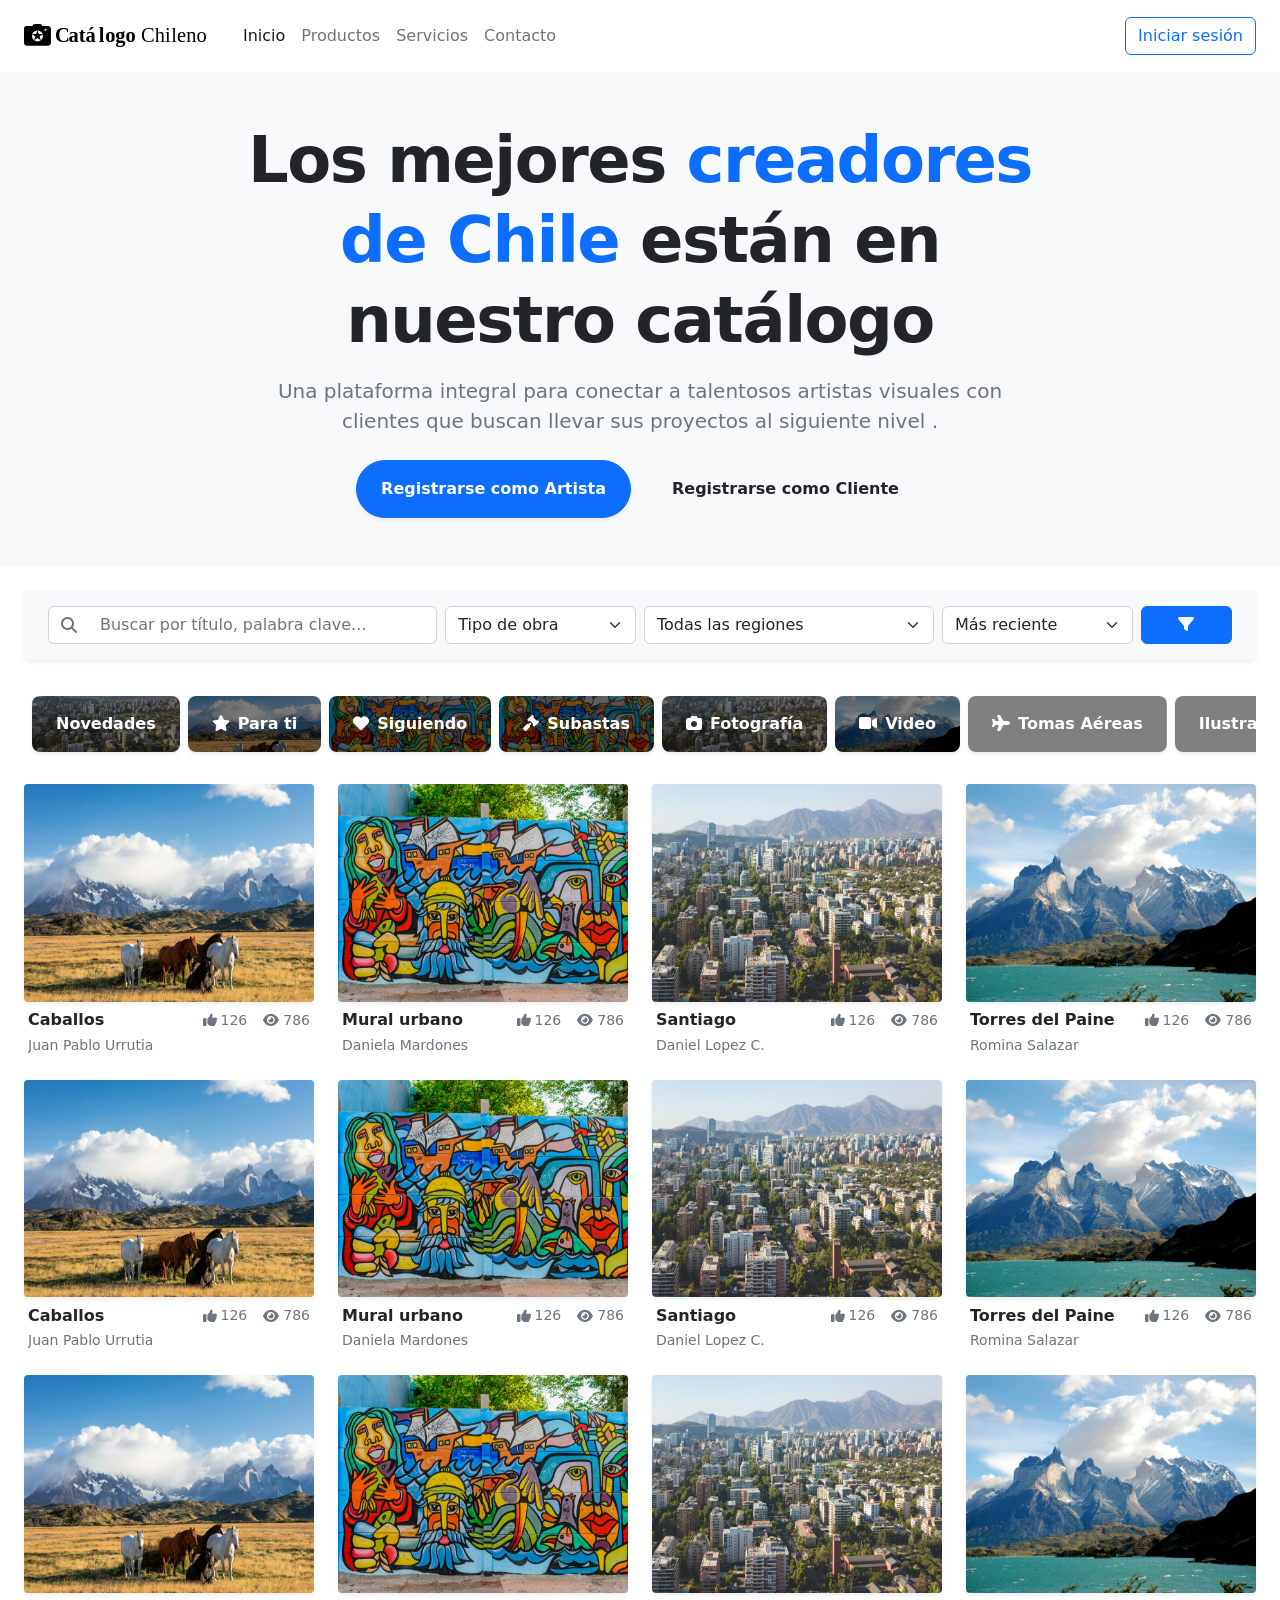
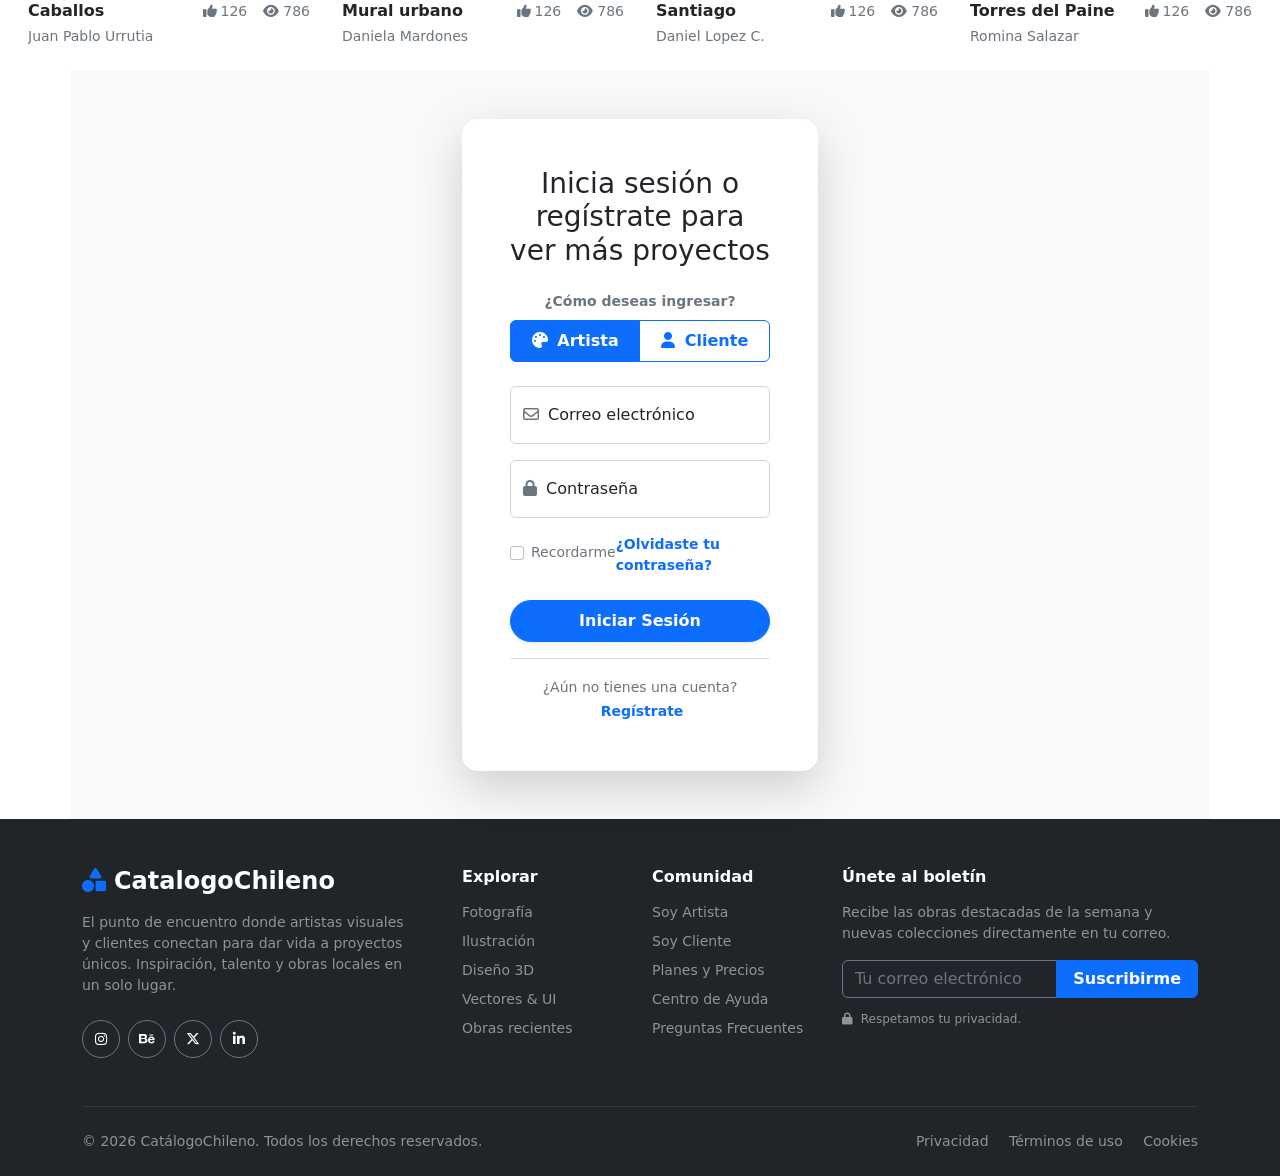
==== commit 6e02bb28: "Formulario de login, pagina de producto" ====
--- a/Front-End/index.html
+++ b/Front-End/index.html
@@ -52,14 +52,48 @@
 
             <!-- Botones de Acción / Iniciar Sesión -->
             <div class="d-flex gap-2">
-                <a href="#" class="btn btn-outline-primary">Iniciar sesión</a>
+                <a href="login.html" class="btn btn-outline-primary">Iniciar sesión</a>
             </div>
 
         </div>
     </div>
 </nav>
 
- <!-- 1. Carrusel  -->
+<!-- Sección Hero (Inicio estilo Behance) -->
+<section class="hero-section text-center py-5 lg-3 bg-light">
+    <div class="container">
+        <div class="row justify-content-center">
+            <div class="col-lg-10 col-xl-9">
+                
+                <!-- Título H1 Principal -->
+                <h1 class="display-3 fw-bold text-dark lh-sm mb-3" style="letter-spacing: -1.5px;">
+                    Los mejores <span class="text-primary">creadores de Chile</span> están en nuestro catálogo
+                </h1>
+                
+                <!-- Subtítulo descriptivo -->
+                <p class="fs-5 text-muted mb-4 px-md-5 fw-normal">
+                    Una plataforma integral para conectar a talentosos artistas visuales con clientes que buscan llevar sus proyectos al siguiente nivel .
+                </p>
+                
+                <!-- Contenedor de Botones de Registro -->
+                <div class="d-flex flex-column flex-sm-row justify-content-center gap-3">
+                    <!-- Botón 1: Registrarse como Artista -->
+                    <a href="#" class="btn btn-primary btn-lg rounded-pill px-4 py-3 fw-semibold shadow-sm fs-6">
+                        Registrarse como Artista
+                    </a>
+                    
+                    <!-- Botón 2: Registrarse como Cliente -->
+                    <a href="#" class="btn btn-soft-primary btn-lg rounded-pill px-4 py-3 fw-semibold fs-6">
+                        Registrarse como Cliente
+                    </a>
+                </div>
+
+            </div>
+        </div>
+    </div>
+</section>
+
+ <!-- 1. Carrusel  
 
 <main class="container-fluid px-0">
   <div id="carouselExampleCaptions" class="carousel slide overflow-hidden" data-bs-ride="false">
@@ -100,7 +134,7 @@
       <span class="visually-hidden">Next</span>
     </button>
   </div>
-</main>
+</main> -->
 
 
     <!-- 1. BARRA DE BÚSQUEDA Y FILTROS -->
@@ -288,7 +322,7 @@
                         <span class="fw-semibold text-white fs-6">$7.990</span>
                         <span class="text-decoration-line-through text-white-50">$8.990</span>
                     </div>
-                    <a href="#" class="btn btn-primary btn-sm px-3 fw-semibold">
+                    <a href="producto.html" class="btn btn-primary btn-sm px-3 fw-semibold">
                         Comprar
                     </a>
                 </div>
@@ -1178,12 +1212,194 @@
     </div>
 </div>
 
+<!-- Formulario de Ingreso -->
+    <div class="container py-5 bg-light">
+        <div class="row justify-content-center">
+            <div class="col-12 col-sm-10 col-md-8 col-lg-5 col-xl-4">
+                
+                <!-- Tarjeta del Formulario -->
+                <div class="card border-0 shadow-lg rounded-4 overflow-hidden">
+                    <div class="card-body p-4 p-sm-5">
+                        
+                        <!-- Encabezado / Logo -->
+                        <div class="text-center mb-4">
+                            <h3>Inicia sesión o regístrate para ver más proyectos</h3>
+                        </div>
+
+                        <!-- Selector de Rol (Artista vs Cliente) -->
+                        <div class="mb-4">
+                            <label class="form-label small fw-semibold text-muted d-block text-center mb-2">
+                                ¿Cómo deseas ingresar?
+                            </label>
+                            <div class="btn-group w-100" role="group" aria-label="Tipo de usuario">
+                                
+                                <!-- Opción Artista -->
+                                <input type="radio" class="btn-check" name="userType" id="typeArtista" autocomplete="off" checked>
+                                <label class="btn btn-outline-primary py-2 fw-semibold" for="typeArtista">
+                                    <i class="fa-solid fa-palette me-1"></i> Artista
+                                </label>
+
+                                <!-- Opción Cliente -->
+                                <input type="radio" class="btn-check" name="userType" id="typeCliente" autocomplete="off">
+                                <label class="btn btn-outline-primary py-2 fw-semibold" for="typeCliente">
+                                    <i class="fa-solid fa-user me-1"></i> Cliente
+                                </label>
+                                
+                            </div>
+                        </div>
+
+                        <!-- Formulario de Login -->
+                        <form action="#" method="POST" novalidate>
+                            
+                            <!-- Campo Correo Electrónico -->
+                            <div class="form-floating mb-3">
+                                <input type="email" class="form-control" id="loginEmail" placeholder="nombre@ejemplo.com" required>
+                                <label for="loginEmail">
+                                    <i class="fa-regular fa-envelope me-1 text-secondary"></i> Correo electrónico
+                                </label>
+                            </div>
+
+                            <!-- Campo Contraseña -->
+                            <div class="form-floating mb-3">
+                                <input type="password" class="form-control" id="loginPassword" placeholder="Contraseña" required>
+                                <label for="loginPassword">
+                                    <i class="fa-solid fa-lock me-1 text-secondary"></i> Contraseña
+                                </label>
+                            </div>
+
+                            <!-- Opciones: Recordarme y Olvidé contraseña -->
+                            <div class="d-flex justify-content-between align-items-center mb-4 small">
+                                <div class="form-check">
+                                    <input class="form-check-input" type="checkbox" id="rememberMe">
+                                    <label class="form-check-input-label text-muted" for="rememberMe">
+                                        Recordarme
+                                    </label>
+                                </div>
+                                <a href="#" class="text-primary text-decoration-none fw-semibold">
+                                    ¿Olvidaste tu contraseña?
+                                </a>
+                            </div>
+
+                            <!-- Botón Iniciar Sesión -->
+                            <button type="submit" class="btn btn-primary btn-lg w-100 rounded-pill fw-semibold shadow-sm fs-6 mb-3">
+                                Iniciar Sesión
+                            </button>
+
+                        </form>
+
+                        <!-- Pie de tarjeta: Registro -->
+                        <div class="text-center pt-3 border-top">
+                            <span class="text-muted small">¿Aún no tienes una cuenta?</span>
+                            <a href="#" class="text-primary fw-bold small text-decoration-none ms-1">
+                                Regístrate
+                            </a>
+                        </div>
+
+                    </div>
+                </div>
+
+            </div>
+        </div>
+    </div>
+
     <!-- Pie de página (Footer) -->
-    <footer class="bg-light text-center text-muted py-3 border-top mt-auto">
-        <div class="container">
-            <p class="mb-0">&copy; 2026 Mi Proyecto Web. Desarrollado en clase Fullstack.</p>
-        </div>
-    </footer>
+    <!-- Footer Oscuro -->
+<footer class="bg-dark text-white pt-5 pb-4 mt-auto">
+    <div class="container">
+        
+        <!-- Fila Principal -->
+        <div class="row g-4 mb-5">
+            
+            <!-- Columna 1: Marca y Redes Sociales -->
+            <div class="col-12 col-lg-4">
+                <a href="index.html" class="text-decoration-none text-white d-inline-block mb-3">
+                    <h4 class="fw-bold mb-0">
+                        <i class="fa-solid fa-shapes text-primary me-2"></i>CatalogoChileno
+                    </h4>
+                </a>
+                <p class="text-white-50 small mb-4 pe-lg-4">
+                    El punto de encuentro donde artistas visuales y clientes conectan para dar vida a proyectos únicos. Inspiración, talento y obras locales en un solo lugar.
+                </p>
+                
+                <!-- Redes Sociales -->
+                <div class="d-flex gap-2">
+                    <a href="#" class="btn btn-outline-secondary btn-sm rounded-circle d-flex align-items-center justify-content-center social-icon text-white" style="width: 38px; height: 38px;" title="Instagram">
+                        <i class="fa-brands fa-instagram"></i>
+                    </a>
+                    <a href="#" class="btn btn-outline-secondary btn-sm rounded-circle d-flex align-items-center justify-content-center social-icon text-white" style="width: 38px; height: 38px;" title="Behance">
+                        <i class="fa-brands fa-behance"></i>
+                    </a>
+                    <a href="#" class="btn btn-outline-secondary btn-sm rounded-circle d-flex align-items-center justify-content-center social-icon text-white" style="width: 38px; height: 38px;" title="X (Twitter)">
+                        <i class="fa-brands fa-x-twitter"></i>
+                    </a>
+                    <a href="#" class="btn btn-outline-secondary btn-sm rounded-circle d-flex align-items-center justify-content-center social-icon text-white" style="width: 38px; height: 38px;" title="LinkedIn">
+                        <i class="fa-brands fa-linkedin-in"></i>
+                    </a>
+                </div>
+            </div>
+
+            <!-- Columna 2: Explorar -->
+            <div class="col-6 col-md-3 col-lg-2">
+                <h6 class="fw-bold text-white mb-3">Explorar</h6>
+                <ul class="list-unstyled footer-links small">
+                    <li class="mb-2"><a href="#" class="text-white-50 text-decoration-none">Fotografía</a></li>
+                    <li class="mb-2"><a href="#" class="text-white-50 text-decoration-none">Ilustración</a></li>
+                    <li class="mb-2"><a href="#" class="text-white-50 text-decoration-none">Diseño 3D</a></li>
+                    <li class="mb-2"><a href="#" class="text-white-50 text-decoration-none">Vectores & UI</a></li>
+                    <li class="mb-2"><a href="#" class="text-white-50 text-decoration-none">Obras recientes</a></li>
+                </ul>
+            </div>
+
+            <!-- Columna 3: Comunidad -->
+            <div class="col-6 col-md-3 col-lg-2">
+                <h6 class="fw-bold text-white mb-3">Comunidad</h6>
+                <ul class="list-unstyled footer-links small">
+                    <li class="mb-2"><a href="#" class="text-white-50 text-decoration-none">Soy Artista</a></li>
+                    <li class="mb-2"><a href="#" class="text-white-50 text-decoration-none">Soy Cliente</a></li>
+                    <li class="mb-2"><a href="#" class="text-white-50 text-decoration-none">Planes y Precios</a></li>
+                    <li class="mb-2"><a href="#" class="text-white-50 text-decoration-none">Centro de Ayuda</a></li>
+                    <li class="mb-2"><a href="#" class="text-white-50 text-decoration-none">Preguntas Frecuentes</a></li>
+                </ul>
+            </div>
+
+            <!-- Columna 4: Suscripción / Boletín -->
+            <div class="col-12 col-md-6 col-lg-4">
+                <h6 class="fw-bold text-white mb-3">Únete al boletín</h6>
+                <p class="text-white-50 small mb-3">
+                    Recibe las obras destacadas de la semana y nuevas colecciones directamente en tu correo.
+                </p>
+                <form action="#" method="POST">
+                    <div class="input-group mb-2">
+                        <input type="email" class="form-control bg-dark text-white border-secondary small" placeholder="Tu correo electrónico" required>
+                        <button class="btn btn-primary px-3 fw-semibold" type="submit">
+                            Suscribirme
+                        </button>
+                    </div>
+                    <small class="text-white-50" style="font-size: 0.75rem;">
+                        <i class="fa-solid fa-lock me-1"></i> Respetamos tu privacidad.
+                    </small>
+                </form>
+            </div>
+
+        </div>
+
+        <!-- Línea Divisora -->
+        <hr class="border-secondary opacity-25 my-4">
+
+        <!-- Fila Inferior: Copyright + Enlaces Legales -->
+        <div class="row align-items-center small text-white-50">
+            <div class="col-md-6 text-center text-md-start mb-2 mb-md-0">
+                &copy; 2026 CatálogoChileno. Todos los derechos reservados.
+            </div>
+            <div class="col-md-6 text-center text-md-end">
+                <a href="#" class="text-white-50 text-decoration-none me-3">Privacidad</a>
+                <a href="#" class="text-white-50 text-decoration-none me-3">Términos de uso</a>
+                <a href="#" class="text-white-50 text-decoration-none">Cookies</a>
+            </div>
+        </div>
+
+    </div>
+</footer>
 
     <!-- 2. Scripts locales de Bootstrap (JS) -->
     <!-- Nota: Usamos 'bootstrap.bundle.min.js' porque incluye Popper.js (necesario para desplegables y modales) -->
--- a/Front-End/css/style.css
+++ b/Front-End/css/style.css
@@ -48,4 +48,49 @@
     color: #ffffff !important;
     transform: translateY(-2px);
     filter: brightness(1.15); /* Aclara ligeramente la imagen al pasar el mouse */
+}
+
+/* Indicador visual de zoom para la imagen */
+.img-zoomable {
+    cursor: zoom-in;
+    transition: transform 0.2s ease, filter 0.2s ease;
+}
+
+.img-zoomable:hover {
+    filter: brightness(0.95);
+}
+
+/* Botón suave estilo Behance 
+.btn-soft-primary {
+    background-color: #f0f4ff;
+    color: #0d6efd;
+    border: none;
+    transition: background-color 0.2s ease, color 0.2s ease;
+}
+
+.btn-soft-primary:hover {
+    background-color: #e2ebff;
+    color: #0a58ca;
+}
+*/
+/* Transición suave para enlaces del footer */
+.footer-links a {
+    transition: color 0.2s ease, padding-left 0.2s ease;
+}
+
+.footer-links a:hover {
+    color: #ffffff !important;
+    padding-left: 4px; /* Ligero desplazamiento a la derecha al pasar el ratón */
+}
+
+/* Iconos de redes sociales interactivos */
+.social-icon {
+    transition: background-color 0.2s ease, border-color 0.2s ease, transform 0.2s ease;
+}
+
+.social-icon:hover {
+    background-color: #0d6efd; /* Azul Bootstrap */
+    border-color: #0d6efd;
+    color: #ffffff !important;
+    transform: translateY(-3px);
 }
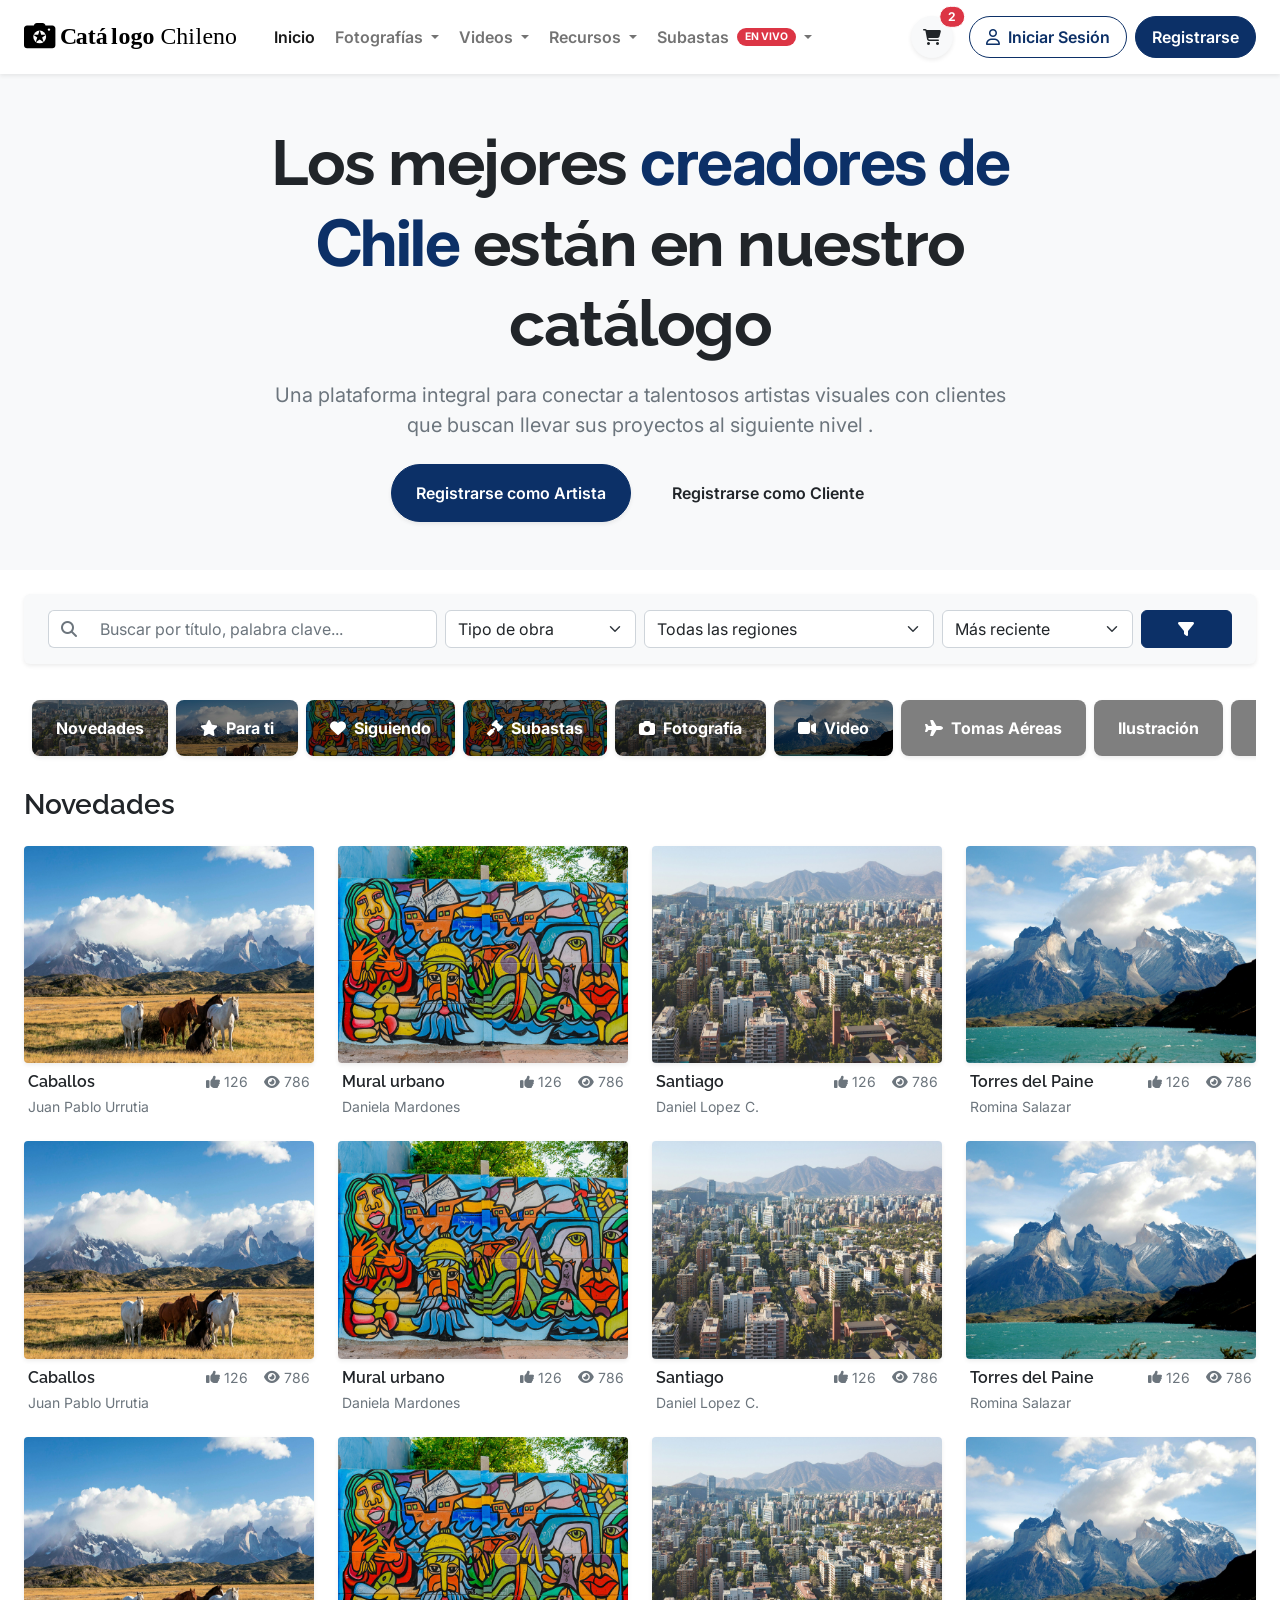
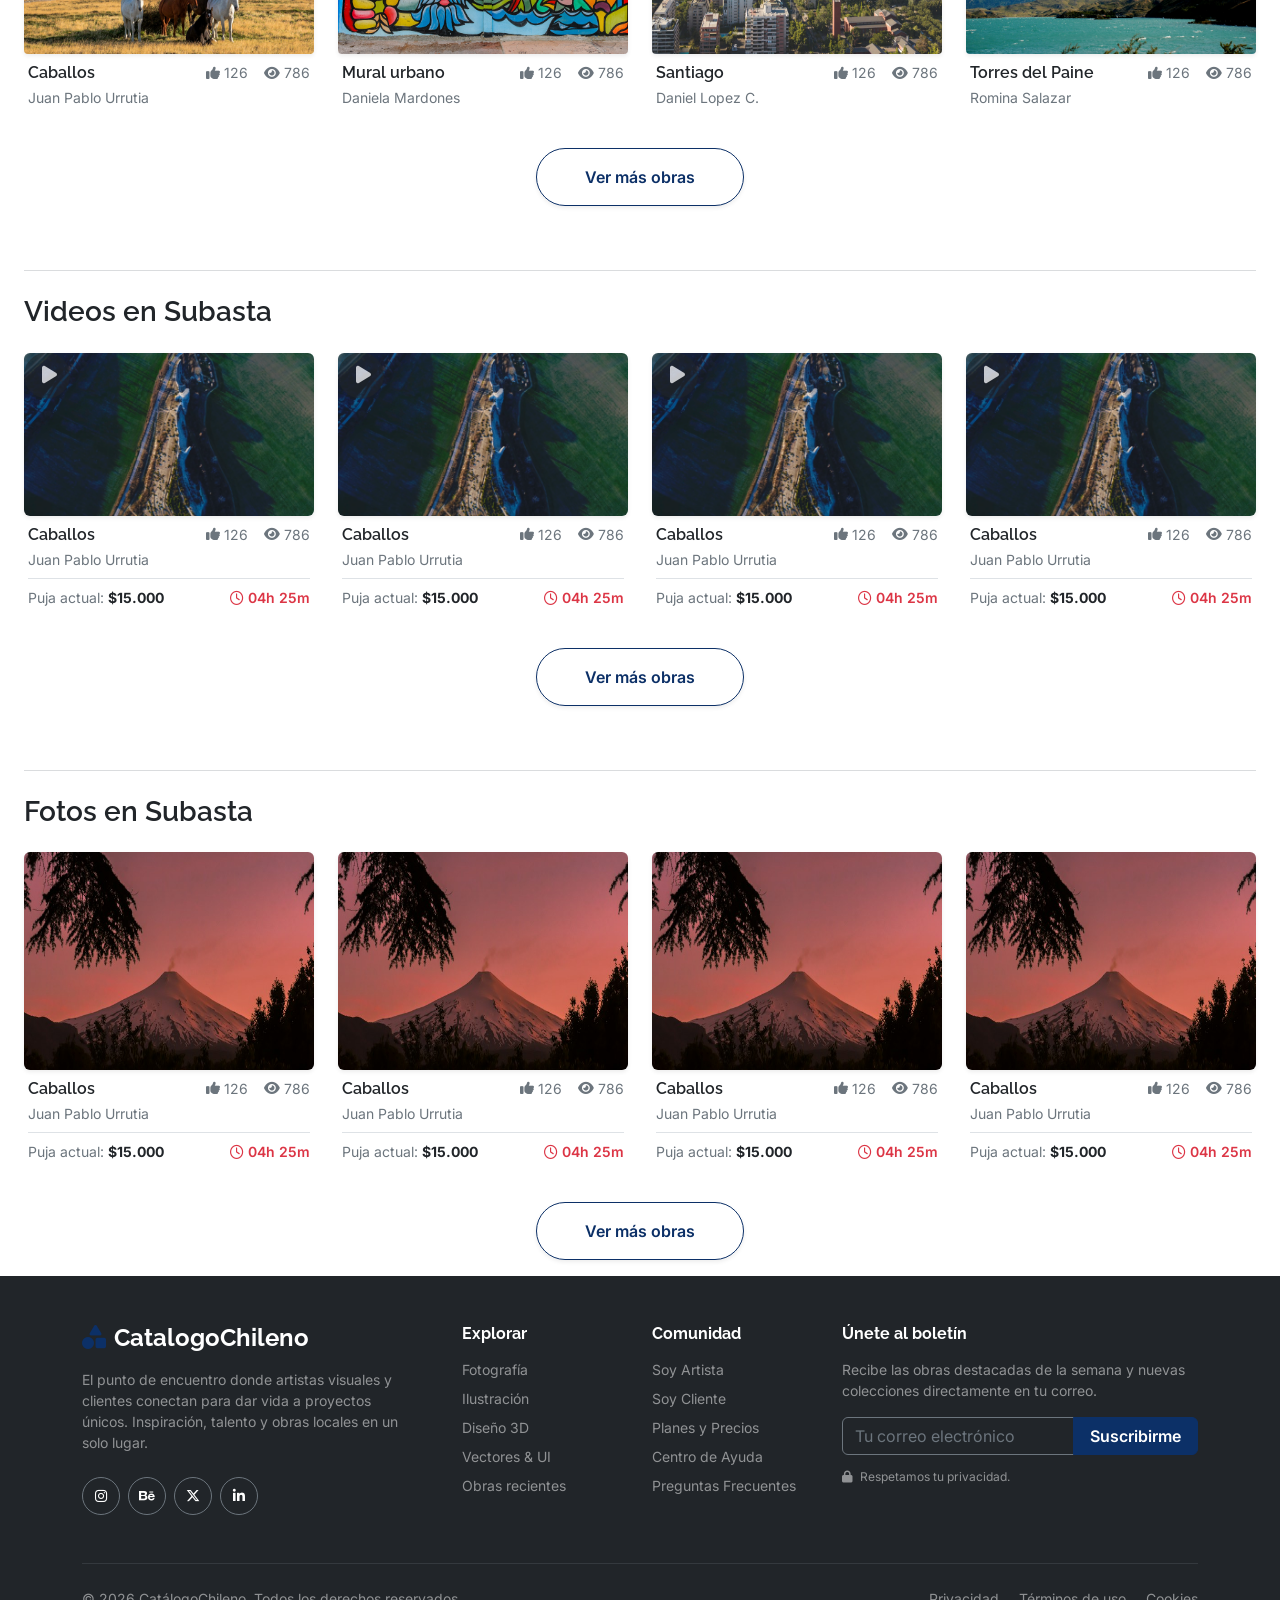
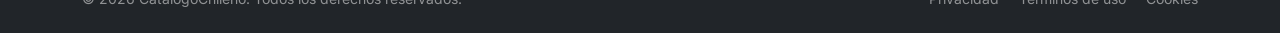
==== commit 7418e9d2: "Mejora de tarjetas y navbar. pagina de subasta y carrito" ====
--- a/Front-End/index.html
+++ b/Front-End/index.html
@@ -1,5 +1,6 @@
 <!DOCTYPE html>
 <html lang="es">
+
 <head>
     <meta charset="UTF-8">
     <meta name="viewport" content="width=device-width, initial-scale=1.0">
@@ -8,92 +9,177 @@
     <!-- 1. Estilos locales de Bootstrap (CSS) -->
     <link rel="stylesheet" href="css/bootstrap.min.css">
 
-    <!-- 2. Mis estilos personalizados -->
+
+    <!-- Font Awesome CDN -->
+    <link rel="stylesheet" href="https://cdnjs.cloudflare.com/ajax/libs/font-awesome/6.5.1/css/all.min.css">
+
+        <!-- 2. Mis estilos personalizados -->
     <link rel="stylesheet" href="css/style.css">
 
-    <!-- Font Awesome CDN -->
-<link rel="stylesheet" href="https://cdnjs.cloudflare.com/ajax/libs/font-awesome/6.5.1/css/all.min.css">
+
+
 </head>
 
 <body>
-        <!-- NavBar -->
-
- <nav class="navbar navbar-expand-lg navbar-light py-3 bg-white sticky-top">
+
+<!-- NavBar -->
+<nav class="navbar navbar-expand-lg navbar-light py-3 bg-white sticky-top shadow-sm">
     <div class="container-fluid px-4">
-        
-        <!-- 1. Logotipo / Imagen + Nombre a la izquierda -->
-        <a class="navbar-brand d-flex align-items-center text-dark" href="#">
-            <img src="images/LogoCatalogoChileno.svg" alt="Logotipo" height="24" class="d-inline-block me-2">
+
+        <!-- 1. Logotipo -->
+        <a class="navbar-brand d-flex align-items-center text-dark me-lg-4" href="index.html">
+            <img src="images/LogoCatalogoChileno.svg" alt="Logotipo Catálogo Chileno" height="28" class="d-inline-block">
         </a>
 
-        <!-- 2. Botón Hamburguesa (para móviles) -->
-        <button class="navbar-toggler" type="button" data-bs-toggle="collapse" data-bs-target="#navbarContenido" aria-controls="navbarContenido" aria-expanded="false" aria-label="Toggle navigation">
-            <span class="navbar-toggler-icon"></span>
-        </button>
-
-        <!-- 3. Contenido colapsable (Enlaces + Botón) -->
-        <div class="collapse navbar-collapse" id="navbarContenido">
+        <!-- Botones para vista móvil (Carrito rápido + Hamburguesa) -->
+        <div class="d-flex align-items-center gap-2 d-lg-none">
+            <!-- Carrito Móvil -->
+            <a href="carrito.html" class="btn btn-light position-relative rounded-circle p-2" aria-label="Carrito de compras">
+                <i class="fa-solid fa-cart-shopping text-dark fs-5"></i>
+                <span class="position-absolute top-0 start-100 translate-middle badge rounded-pill bg-danger">
+                    2
+                </span>
+            </a>
             
-            <!-- Menú de Navegación -->
-            <ul class="navbar-nav me-auto mb-2 mb-lg-0">
+            <!-- Botón Hamburguesa -->
+            <button class="navbar-toggler border-0 shadow-none p-2" type="button" data-bs-toggle="collapse" data-bs-target="#navbarContenido"
+                aria-controls="navbarContenido" aria-expanded="false" aria-label="Toggle navigation">
+                <span class="navbar-toggler-icon"></span>
+            </button>
+        </div>
+
+        <!-- 3. Contenido colapsable (Menú + Acciones) -->
+        <div class="collapse navbar-collapse mt-3 mt-lg-0" id="navbarContenido">
+
+            <!-- Menú de Navegación Principal -->
+            <ul class="navbar-nav me-auto mb-2 mb-lg-0 gap-lg-1">
+                
+                <!-- Inicio -->
                 <li class="nav-item">
-                    <a class="nav-link active" aria-current="page" href="#">Inicio</a>
+                    <a class="nav-link fw-semibold active" aria-current="page" href="index.html">Inicio</a>
                 </li>
-                <li class="nav-item">
-                    <a class="nav-link" href="#">Productos</a>
+
+                <!-- Submenú 1: Fotografías -->
+                <li class="nav-item dropdown">
+                    <a class="nav-link dropdown-toggle fw-semibold" href="#" id="dropFotografias" role="button" data-bs-toggle="dropdown" aria-expanded="false">
+                        Fotografías
+                    </a>
+                    <ul class="dropdown-menu border-0 shadow-sm rounded-3" aria-labelledby="dropFotografias">
+                        <li><a class="dropdown-item py-2" href="#"><i class="fa-solid fa-mountain me-2 text-muted"></i>Paisajes</a></li>
+                        <li><a class="dropdown-item py-2" href="#"><i class="fa-solid fa-user-group me-2 text-muted"></i>Personas</a></li>
+                        <li><a class="dropdown-item py-2" href="#"><i class="fa-solid fa-city me-2 text-muted"></i>Ciudades</a></li>
+                        <li><a class="dropdown-item py-2" href="#"><i class="fa-solid fa-masks-theater me-2 text-muted"></i>Fiestas Típicas</a></li>
+                        <li><hr class="dropdown-divider"></li>
+                        <li><a class="dropdown-item py-2" href="#"><i class="fa-solid fa-leaf me-2 text-muted"></i>Fauna y Naturaleza Chilena</a></li>
+                    </ul>
                 </li>
-                <li class="nav-item">
-                    <a class="nav-link" href="#">Servicios</a>
+
+                <!-- Submenú 2: Videos -->
+                <li class="nav-item dropdown">
+                    <a class="nav-link dropdown-toggle fw-semibold" href="#" id="dropVideos" role="button" data-bs-toggle="dropdown" aria-expanded="false">
+                        Videos
+                    </a>
+                    <ul class="dropdown-menu border-0 shadow-sm rounded-3" aria-labelledby="dropVideos">
+                        <li><a class="dropdown-item py-2" href="#"><i class="fa-solid fa-tv me-2 text-muted"></i>4K UHD</a></li>
+                        <li><a class="dropdown-item py-2" href="#"><i class="fa-solid fa-plane-up me-2 text-muted"></i>Tomas con Dron</a></li>
+                        <li><hr class="dropdown-divider"></li>
+                        <li><a class="dropdown-item py-2" href="#"><i class="fa-solid fa-film me-2 text-muted"></i>Time-Lapse / Archivo</a></li>
+                    </ul>
                 </li>
-                <li class="nav-item">
-                    <a class="nav-link" href="#">Contacto</a>
+
+                <!-- Submenú 3: Recursos -->
+                <li class="nav-item dropdown">
+                    <a class="nav-link dropdown-toggle fw-semibold" href="#" id="dropRecursos" role="button" data-bs-toggle="dropdown" aria-expanded="false">
+                        Recursos
+                    </a>
+                    <ul class="dropdown-menu border-0 shadow-sm rounded-3" aria-labelledby="dropRecursos">
+                        <li><a class="dropdown-item py-2" href="#"><i class="fa-solid fa-palette me-2 text-muted"></i>Ilustraciones</a></li>
+                        <li><a class="dropdown-item py-2" href="#"><i class="fa-solid fa-bezier-curve me-2 text-muted"></i>Vectores</a></li>
+                        <li><a class="dropdown-item py-2" href="#"><i class="fa-solid fa-layer-group me-2 text-muted"></i>Plantillas</a></li>
+                        <li><hr class="dropdown-divider"></li>
+                        <li><a class="dropdown-item py-2" href="#"><i class="fa-solid fa-music me-2 text-muted"></i>Audio y Música</a></li>
+                    </ul>
                 </li>
+
+                <!-- Submenú 4: Subastas -->
+                <li class="nav-item dropdown">
+                    <a class="nav-link dropdown-toggle fw-semibold d-flex align-items-center gap-1" href="#" id="dropSubastas" role="button" data-bs-toggle="dropdown" aria-expanded="false">
+                        Subastas
+                        <span class="badge bg-danger rounded-pill ms-1 px-2" style="font-size: 0.65rem;">EN VIVO</span>
+                    </a>
+                    <ul class="dropdown-menu border-0 shadow-sm rounded-3" aria-labelledby="dropSubastas">
+                        <li><a class="dropdown-item py-2 fw-semibold text-danger" href="subastas.html"><i class="fa-solid fa-gavel me-2"></i>Subastas en Vivo</a></li>
+                        <li><a class="dropdown-item py-2" href="#"><i class="fa-regular fa-calendar me-2 text-muted"></i>Próximas Subastas</a></li>
+                        <li><a class="dropdown-item py-2" href="#"><i class="fa-solid fa-clock-rotate-left me-2 text-muted"></i>Finalizadas</a></li>
+                    </ul>
+                </li>
+
             </ul>
 
-            <!-- Botones de Acción / Iniciar Sesión -->
-            <div class="d-flex gap-2">
-                <a href="login.html" class="btn btn-outline-primary">Iniciar sesión</a>
+            <!-- Acciones de Usuario + Carrito (Escritorio) -->
+            <div class="d-flex align-items-center gap-3 pt-3 pt-lg-0 mt-3 mt-lg-0">
+                
+                <!-- Carrito de Compras (Desktop) -->
+                <a href="carrito.html" class="btn btn-light position-relative rounded-circle p-2 d-none d-lg-flex align-items-center justify-content-center shadow-sm flex-shrink-0" style="width: 42px; height: 42px;" title="Carrito de compras">
+                    <i class="fa-solid fa-cart-shopping text-dark"></i>
+                    <span class="position-absolute top-0 start-100 translate-middle badge rounded-pill bg-danger border border-white">
+                        2
+                    </span>
+                </a>
+
+                <!-- Área de Autenticación / Cuenta de Usuario -->
+                <div class="d-flex align-items-center gap-2 w-100 w-lg-auto">
+                    <a href="login.html" class="btn btn-outline-primary rounded-pill px-3 py-2 fw-semibold w-100 w-lg-auto d-flex align-items-center justify-content-center gap-2 text-nowrap">
+                        <i class="fa-regular fa-user"></i>
+                        <span>Iniciar Sesión</span>
+                    </a>
+                    <a href="registro.html" class="btn btn-primary rounded-pill px-3 py-2 fw-semibold w-100 w-lg-auto d-none d-xl-inline-block text-nowrap">
+                        Registrarse
+                    </a>
+                </div>
+
             </div>
 
         </div>
     </div>
 </nav>
 
-<!-- Sección Hero (Inicio estilo Behance) -->
-<section class="hero-section text-center py-5 lg-3 bg-light">
-    <div class="container">
-        <div class="row justify-content-center">
-            <div class="col-lg-10 col-xl-9">
-                
-                <!-- Título H1 Principal -->
-                <h1 class="display-3 fw-bold text-dark lh-sm mb-3" style="letter-spacing: -1.5px;">
-                    Los mejores <span class="text-primary">creadores de Chile</span> están en nuestro catálogo
-                </h1>
-                
-                <!-- Subtítulo descriptivo -->
-                <p class="fs-5 text-muted mb-4 px-md-5 fw-normal">
-                    Una plataforma integral para conectar a talentosos artistas visuales con clientes que buscan llevar sus proyectos al siguiente nivel .
-                </p>
-                
-                <!-- Contenedor de Botones de Registro -->
-                <div class="d-flex flex-column flex-sm-row justify-content-center gap-3">
-                    <!-- Botón 1: Registrarse como Artista -->
-                    <a href="#" class="btn btn-primary btn-lg rounded-pill px-4 py-3 fw-semibold shadow-sm fs-6">
-                        Registrarse como Artista
-                    </a>
-                    
-                    <!-- Botón 2: Registrarse como Cliente -->
-                    <a href="#" class="btn btn-soft-primary btn-lg rounded-pill px-4 py-3 fw-semibold fs-6">
-                        Registrarse como Cliente
-                    </a>
-                </div>
-
+    <!-- Sección Hero (Inicio estilo Behance) -->
+    <section class="hero-section text-center py-5 lg-3 bg-light">
+        <div class="container">
+            <div class="row justify-content-center">
+                <div class="col-lg-10 col-xl-9">
+
+                    <!-- Título H1 Principal -->
+                    <h1 class="display-3 fw-bold text-dark lh-sm mb-3" style="letter-spacing: -1.5px;">
+                        Los mejores <span class="text-primary">creadores de Chile</span> están en nuestro catálogo
+                    </h1>
+
+                    <!-- Subtítulo descriptivo -->
+                    <p class="fs-5 text-muted mb-4 px-md-5 fw-normal">
+                        Una plataforma integral para conectar a talentosos artistas visuales con clientes que buscan
+                        llevar sus proyectos al siguiente nivel .
+                    </p>
+
+                    <!-- Contenedor de Botones de Registro -->
+                    <div class="d-flex flex-column flex-sm-row justify-content-center gap-3">
+                        <!-- Botón 1: Registrarse como Artista -->
+                        <a href="#" class="btn btn-primary btn-lg rounded-pill px-4 py-3 fw-semibold shadow-sm fs-6">
+                            Registrarse como Artista
+                        </a>
+
+                        <!-- Botón 2: Registrarse como Cliente -->
+                        <a href="#" class="btn btn-soft-primary btn-lg rounded-pill px-4 py-3 fw-semibold fs-6">
+                            Registrarse como Cliente
+                        </a>
+                    </div>
+
+                </div>
             </div>
         </div>
-    </div>
-</section>
-
- <!-- 1. Carrusel  
+    </section>
+
+    <!-- 1. Carrusel  
 
 <main class="container-fluid px-0">
   <div id="carouselExampleCaptions" class="carousel slide overflow-hidden" data-bs-ride="false">
@@ -138,1272 +224,2170 @@
 
 
     <!-- 1. BARRA DE BÚSQUEDA Y FILTROS -->
-<main class="containe-fluid px-4 py-4">
-   <div class="card shadow-sm px-4 p-3 mb-1 bg-light border-0">
-    <form class="row g-2 align-items-center">
-        
-        <!-- 1. Campo de Búsqueda de Texto -->
-        <div class="col-12 col-lg-4">
-            <div class="input-group">
-                <span class="input-group-text bg-white border-end-0">
-                    <i class="fa-solid fa-magnifying-glass text-muted"></i>
-                </span>
-                <input type="text" class="form-control border-start-0" placeholder="Buscar por título, palabra clave...">
-            </div>
+    <main class="containe-fluid px-4 py-4">
+        <div class="card shadow-sm px-4 p-3 mb-1 bg-light border-0">
+            <form class="row g-2 align-items-center">
+
+                <!-- 1. Campo de Búsqueda de Texto -->
+                <div class="col-12 col-lg-4">
+                    <div class="input-group">
+                        <span class="input-group-text bg-white border-end-0">
+                            <i class="fa-solid fa-magnifying-glass text-muted"></i>
+                        </span>
+                        <input type="text" class="form-control border-start-0"
+                            placeholder="Buscar por título, palabra clave...">
+                    </div>
+                </div>
+
+                <!-- 2. Filtro: Tipo de Obra -->
+                <div class="col-12 col-sm-6 col-lg-2">
+                    <select class="form-select" aria-label="Tipo de obra">
+                        <option value="" selected>Tipo de obra</option>
+                        <option value="fotografia">Fotografía</option>
+                        <option value="video">Video</option>
+                        <option value="audio">Audio</option>
+                        <option value="vector">Vector</option>
+                        <option value="3d">3D</option>
+                    </select>
+                </div>
+
+                <!-- 3. Filtro: Región de Chile -->
+                <div class="col-12 col-sm-6 col-lg-3">
+                    <select class="form-select" aria-label="Región de Chile">
+                        <option value="" selected>Todas las regiones</option>
+                        <option value="arica">Arica y Parinacota</option>
+                        <option value="tarapaca">Tarapacá</option>
+                        <option value="antofagasta">Antofagasta</option>
+                        <option value="atacama">Atacama</option>
+                        <option value="coquimbo">Coquimbo</option>
+                        <option value="valparaiso">Valparaíso</option>
+                        <option value="metropolitana">Región Metropolitana</option>
+                        <option value="ohiggins">O'Higgins</option>
+                        <option value="maule">Maule</option>
+                        <option value="nuble">Ñuble</option>
+                        <option value="biobio">Biobío</option>
+                        <option value="araucania">La Araucanía</option>
+                        <option value="los_rios">Los Ríos</option>
+                        <option value="los_lagos">Los Lagos</option>
+                        <option value="aysen">Aysén</option>
+                        <option value="magallanes">Magallanes y Antártica</option>
+                    </select>
+                </div>
+
+                <!-- 4. Filtro: Ordenar por -->
+                <div class="col-12 col-sm-6 col-lg-2">
+                    <select class="form-select" aria-label="Ordenar resultados">
+                        <option value="reciente" selected>Más reciente</option>
+                        <option value="antiguo">Más antiguo</option>
+                    </select>
+                </div>
+
+                <!-- 5. Botón Filtrar -->
+                <div class="col-12 col-sm-6 col-lg-1">
+                    <button type="submit" class="btn btn-primary w-100" title="Aplicar Filtros">
+                        <i class="fa-solid fa-filter"></i>
+                    </button>
+                </div>
+
+            </form>
         </div>
-
-        <!-- 2. Filtro: Tipo de Obra -->
-        <div class="col-12 col-sm-6 col-lg-2">
-            <select class="form-select" aria-label="Tipo de obra">
-                <option value="" selected>Tipo de obra</option>
-                <option value="fotografia">Fotografía</option>
-                <option value="video">Video</option>
-                <option value="audio">Audio</option>
-                <option value="vector">Vector</option>
-                <option value="3d">3D</option>
-            </select>
-        </div>
-
-        <!-- 3. Filtro: Región de Chile -->
-        <div class="col-12 col-sm-6 col-lg-3">
-            <select class="form-select" aria-label="Región de Chile">
-                <option value="" selected>Todas las regiones</option>
-                <option value="arica">Arica y Parinacota</option>
-                <option value="tarapaca">Tarapacá</option>
-                <option value="antofagasta">Antofagasta</option>
-                <option value="atacama">Atacama</option>
-                <option value="coquimbo">Coquimbo</option>
-                <option value="valparaiso">Valparaíso</option>
-                <option value="metropolitana">Región Metropolitana</option>
-                <option value="ohiggins">O'Higgins</option>
-                <option value="maule">Maule</option>
-                <option value="nuble">Ñuble</option>
-                <option value="biobio">Biobío</option>
-                <option value="araucania">La Araucanía</option>
-                <option value="los_rios">Los Ríos</option>
-                <option value="los_lagos">Los Lagos</option>
-                <option value="aysen">Aysén</option>
-                <option value="magallanes">Magallanes y Antártica</option>
-            </select>
-        </div>
-
-        <!-- 4. Filtro: Ordenar por -->
-        <div class="col-12 col-sm-6 col-lg-2">
-            <select class="form-select" aria-label="Ordenar resultados">
-                <option value="reciente" selected>Más reciente</option>
-                <option value="antiguo">Más antiguo</option>
-            </select>
-        </div>
-
-        <!-- 5. Botón Filtrar -->
-        <div class="col-12 col-sm-6 col-lg-1">
-            <button type="submit" class="btn btn-primary w-100" title="Aplicar Filtros">
-                <i class="fa-solid fa-filter"></i>
-            </button>
-        </div>
-
-    </form>
-</div>
-</main>
-
-<!-- categorias -->
-
-<div class="container-fluid px-4">
-    <div class="d-flex flex-nowrap overflow-auto gap-2 p-2 align-items-center">
-
-        <!-- Botón 3 -->
-        <a href="#" class="btn category-btn fw-bold rounded-3 px-4 py-3 shadow-sm" 
-           style="background-image: linear-gradient(rgba(0, 0, 0, 0.5), rgba(0, 0, 0, 0.5)), url('images/03.jpg');">
-            Novedades
-        </a>
-
-        <!-- Botón 1 -->
-        <a href="#" class="btn category-btn fw-bold rounded-3 px-4 py-3 shadow-sm" 
-           style="background-image: linear-gradient(rgba(0, 0, 0, 0.5), rgba(0, 0, 0, 0.5)), url('images/01.jpg');">
-            <i class="fa-solid fa-star me-2"></i>Para ti
-        </a>
-
-        <!-- Botón 2 -->
-        <a href="#" class="btn category-btn fw-bold rounded-3 px-4 py-3 shadow-sm" 
-           style="background-image: linear-gradient(rgba(0, 0, 0, 0.5), rgba(0, 0, 0, 0.5)), url('images/02.jpg');">
-            <i class="fa-solid fa-heart me-2"></i>Siguiendo
-        </a>
-        <!-- Botón 2 -->
-        <a href="#" class="btn category-btn fw-bold rounded-3 px-4 py-3 shadow-sm" 
-           style="background-image: linear-gradient(rgba(0, 0, 0, 0.5), rgba(0, 0, 0, 0.5)), url('images/02.jpg');">
-            <i class="fa-solid fa-gavel me-2"></i>Subastas
-        </a>
-
-        
-
-        <!-- Botón 3 -->
-        <a href="#" class="btn category-btn fw-bold rounded-3 px-4 py-3 shadow-sm" 
-           style="background-image: linear-gradient(rgba(0, 0, 0, 0.5), rgba(0, 0, 0, 0.5)), url('images/03.jpg');">
-            <i class="fa-solid fa-camera me-2"></i>Fotografía
-        </a>
-
-        <!-- Botón 4 -->
-        <a href="#" class="btn category-btn fw-bold rounded-3 px-4 py-3 shadow-sm" 
-           style="background-image: linear-gradient(rgba(0, 0, 0, 0.5), rgba(0, 0, 0, 0.5)), url('images/04.jpg');">
-            <i class="fa-solid fa-video me-2"></i>Video
-        </a>
-
-        <!-- Botón 5 -->
-        <a href="#" class="btn category-btn fw-bold rounded-3 px-4 py-3 shadow-sm" 
-           style="background-image: linear-gradient(rgba(0, 0, 0, 0.5), rgba(0, 0, 0, 0.5)), url('images/05.jpg');">
-            <i class="fa-solid fa-plane me-2"></i>Tomas Aéreas
-        </a>
-
-        <!-- Botón 6 -->
-        <a href="#" class="btn category-btn fw-bold rounded-3 px-4 py-3 shadow-sm" 
-           style="background-image: linear-gradient(rgba(0, 0, 0, 0.5), rgba(0, 0, 0, 0.5)), url('images/06.jpg');">
-            Ilustración
-        </a>
-
-        <!-- Botón 7 -->
-        <a href="#" class="btn category-btn fw-bold rounded-3 px-4 py-3 shadow-sm" 
-           style="background-image: linear-gradient(rgba(0, 0, 0, 0.5), rgba(0, 0, 0, 0.5)), url('images/06.jpg');">
-            Íconos
-        </a>
-
-        <!-- Botón 8 -->
-        <a href="#" class="btn category-btn fw-bold rounded-3 px-4 py-3 shadow-sm" 
-           style="background-image: linear-gradient(rgba(0, 0, 0, 0.5), rgba(0, 0, 0, 0.5)), url('images/06.jpg');">
-            Modelos 3D
-        </a>
-
-    </div>
-</div>
-
-<!-- tarjetas -->
-
-<div class="container-fluid px-4 py-4">
-    <!-- row-cols-1: 1 columna en celulares -->
-    <!-- row-cols-sm-2: 2 columnas en tablets -->
-    <!-- row-cols-lg-4: 4 columnas en monitores/laptops -->
-    <!-- g-4: espacio (gap) entre las tarjetas -->
-    <div class="row row-cols-1 row-cols-sm-2 row-cols-lg-4 g-4">
-
-<!-- Tarjeta 1 -->
-<div class="col">
-    <div class="card border-0 bg-transparent h-100 card-hover">
-        
-        <!-- Imagen con Hover Overlay -->
-        <div class="ratio ratio-4x3 rounded-1 overflow-hidden shadow-sm position-relative">
-            
-            <!-- Imagen Limpia -->
-            <img src="images/01.jpg" alt="Imagen de la obra">
-            
-            <!-- Capa Flotante (Overlay en Hover) -->
-            <div class="hover-overlay position-absolute top-0 start-0 w-100 h-100 bg-dark bg-opacity-50 d-flex flex-column justify-content-between p-3 text-white">
-                
-                <!-- Parte superior: Ubicación + Fecha y Corazón -->
-                <div class="d-flex justify-content-between align-items-start">
-                    
-                    <!-- Ubicación y Fecha apiladas -->
-                    <div class="d-flex flex-column gap-1 align-items-start">
-                        <span class="badge bg-dark bg-opacity-75 fw-normal">
-                            <i class="fa-solid fa-location-dot me-1"></i> Parral, Maule
-                        </span>
-                        <span class="badge bg-dark bg-opacity-75 fw-normal">
-                            <i class="fa-solid fa-calendar-days me-1"></i> 14 Sep, 2026
-                        </span>
-                    </div>
-
-                    <!-- Corazón (se rellena de rojo al hover o con la clase .active) -->
-                    <button type="button" class="btn btn-like" aria-label="Añadir a favoritos">
-                        <i class="fa-regular fa-heart"></i>
-                    </button>
-                </div>
-
-                <!-- Parte inferior: Precio sutil y Botón Comprar -->
-                <div class="d-flex justify-content-between align-items-center">
-                    <div>
-                        <span class="fw-semibold text-white fs-6">$7.990</span>
-                        <span class="text-decoration-line-through text-white-50">$8.990</span>
-                    </div>
-                    <a href="producto.html" class="btn btn-primary btn-sm px-3 fw-semibold">
-                        Comprar
-                    </a>
-                </div>
-
-            </div>
-        </div>
-
-        <!-- Información fija debajo de la imagen -->
-        <div class="pt-2 px-1">
-            
-            <!-- Fila 1: Título | Likes y Vistas -->
-            <div class="d-flex justify-content-between align-items-center mb-1">
-                <h6 class="fw-semibold text-dark mb-0 text-truncate me-2">
-                    Caballos
-                </h6>
-
-                <div class="d-flex align-items-center gap-3 flex-shrink-0 text-muted small">
-                    <span class="d-flex align-items-center gap-1" title="Me gusta">
-                        <i class="fa-solid fa-thumbs-up"></i>
-                        <span>126</span>
-                    </span>
-                    <span class="d-flex align-items-center gap-1" title="Vistas">
-                        <i class="fa-solid fa-eye"></i>
-                        <span>786</span>
-                    </span>
-                </div>
-            </div>
-
-            <!-- Fila 2: Nombre del Autor -->
-            <p class="text-muted small mb-0 text-truncate">
-                Juan Pablo Urrutia
-            </p>
-
-        </div>
-
-    </div>
-</div>
-       <!-- Tarjeta 2 -->
-<div class="col">
-    <div class="card border-0 bg-transparent h-100 card-hover">
-        
-        <!-- Imagen con Hover Overlay -->
-        <div class="ratio ratio-4x3 rounded-1 overflow-hidden shadow-sm position-relative">
-            
-            <!-- Imagen Limpia -->
-            <img src="images/02.jpg" alt="Imagen de la obra">
-            
-            <!-- Capa Flotante (Overlay en Hover) -->
-            <div class="hover-overlay position-absolute top-0 start-0 w-100 h-100 bg-dark bg-opacity-50 d-flex flex-column justify-content-between p-3 text-white">
-                
-                <!-- Parte superior: Ubicación + Fecha y Corazón -->
-                <div class="d-flex justify-content-between align-items-start">
-                    
-                    <!-- Ubicación y Fecha apiladas -->
-                    <div class="d-flex flex-column gap-1 align-items-start">
-                        <span class="badge bg-dark bg-opacity-75 fw-normal">
-                            <i class="fa-solid fa-location-dot me-1"></i> Quillón, Ñuble
-                        </span>
-                        <span class="badge bg-dark bg-opacity-75 fw-normal">
-                            <i class="fa-solid fa-calendar-days me-1"></i> 10 May, 2026
-                        </span>
-                    </div>
-
-                    <!-- Corazón (se rellena de rojo al hover o con la clase .active) -->
-                    <button type="button" class="btn btn-like" aria-label="Añadir a favoritos">
-                        <i class="fa-regular fa-heart"></i>
-                    </button>
-                </div>
-
-                <!-- Parte inferior: Precio sutil y Botón Comprar -->
-                <div class="d-flex justify-content-between align-items-center">
-                    <div>
-                        <span class="fw-semibold text-white fs-6">$9.990</span>
-                        <span class="text-decoration-line-through text-white-50">$10.990</span>
-                    </div>
-                    <a href="#" class="btn btn-primary btn-sm px-3 fw-semibold">
-                        Comprar
-                    </a>
-                </div>
-
-            </div>
-        </div>
-
-        <!-- Información fija debajo de la imagen -->
-        <div class="pt-2 px-1">
-            
-            <!-- Fila 1: Título | Likes y Vistas -->
-            <div class="d-flex justify-content-between align-items-center mb-1">
-                <h6 class="fw-semibold text-dark mb-0 text-truncate me-2">
-                    Mural urbano
-                </h6>
-
-                <div class="d-flex align-items-center gap-3 flex-shrink-0 text-muted small">
-                    <span class="d-flex align-items-center gap-1" title="Me gusta">
-                        <i class="fa-solid fa-thumbs-up"></i>
-                        <span>126</span>
-                    </span>
-                    <span class="d-flex align-items-center gap-1" title="Vistas">
-                        <i class="fa-solid fa-eye"></i>
-                        <span>786</span>
-                    </span>
-                </div>
-            </div>
-
-            <!-- Fila 2: Nombre del Autor -->
-            <p class="text-muted small mb-0 text-truncate">
-                Daniela Mardones
-            </p>
-
-        </div>
-
-    </div>
-</div>
-
-<!-- Tarjeta 3 -->
-<div class="col">
-    <div class="card border-0 bg-transparent h-100 card-hover">
-        
-        <!-- Imagen con Hover Overlay -->
-        <div class="ratio ratio-4x3 rounded-1 overflow-hidden shadow-sm position-relative">
-            
-            <!-- Imagen Limpia -->
-            <img src="images/03.jpg" alt="Imagen de la obra">
-            
-            <!-- Capa Flotante (Overlay en Hover) -->
-            <div class="hover-overlay position-absolute top-0 start-0 w-100 h-100 bg-dark bg-opacity-50 d-flex flex-column justify-content-between p-3 text-white">
-                
-                <!-- Parte superior: Ubicación + Fecha y Corazón -->
-                <div class="d-flex justify-content-between align-items-start">
-                    
-                    <!-- Ubicación y Fecha apiladas -->
-                    <div class="d-flex flex-column gap-1 align-items-start">
-                        <span class="badge bg-dark bg-opacity-75 fw-normal">
-                            <i class="fa-solid fa-location-dot me-1"></i> Santiago, Santiago
-                        </span>
-                        <span class="badge bg-dark bg-opacity-75 fw-normal">
-                            <i class="fa-solid fa-calendar-days me-1"></i> 24 Jul, 2026
-                        </span>
-                    </div>
-
-                    <!-- Corazón (se rellena de rojo al hover o con la clase .active) -->
-                    <button type="button" class="btn btn-like" aria-label="Añadir a favoritos">
-                        <i class="fa-regular fa-heart"></i>
-                    </button>
-                </div>
-
-                <!-- Parte inferior: Precio sutil y Botón Comprar -->
-                <div class="d-flex justify-content-between align-items-center">
-                    <div>
-                        <span class="fw-semibold text-white fs-6">$5.990</span>
-                        <span class="text-decoration-line-through text-white-50">$6.990</span>
-                    </div>
-                    <a href="#" class="btn btn-primary btn-sm px-3 fw-semibold">
-                        Comprar
-                    </a>
-                </div>
-
-            </div>
-        </div>
-
-        <!-- Información fija debajo de la imagen -->
-        <div class="pt-2 px-1">
-            
-            <!-- Fila 1: Título | Likes y Vistas -->
-            <div class="d-flex justify-content-between align-items-center mb-1">
-                <h6 class="fw-semibold text-dark mb-0 text-truncate me-2">
-                    Santiago
-                </h6>
-
-                <div class="d-flex align-items-center gap-3 flex-shrink-0 text-muted small">
-                    <span class="d-flex align-items-center gap-1" title="Me gusta">
-                        <i class="fa-solid fa-thumbs-up"></i>
-                        <span>126</span>
-                    </span>
-                    <span class="d-flex align-items-center gap-1" title="Vistas">
-                        <i class="fa-solid fa-eye"></i>
-                        <span>786</span>
-                    </span>
-                </div>
-            </div>
-
-            <!-- Fila 2: Nombre del Autor -->
-            <p class="text-muted small mb-0 text-truncate">
-                Daniel Lopez C.
-            </p>
-
-        </div>
-
-    </div>
-</div>
-
-<!-- Tarjeta 4 -->
-<div class="col">
-    <div class="card border-0 bg-transparent h-100 card-hover">
-        
-        <!-- Imagen con Hover Overlay -->
-        <div class="ratio ratio-4x3 rounded-1 overflow-hidden shadow-sm position-relative">
-            
-            <!-- Imagen Limpia -->
-            <img src="images/04.jpg" alt="Imagen de la obra">
-            
-            <!-- Capa Flotante (Overlay en Hover) -->
-            <div class="hover-overlay position-absolute top-0 start-0 w-100 h-100 bg-dark bg-opacity-50 d-flex flex-column justify-content-between p-3 text-white">
-                
-                <!-- Parte superior: Ubicación + Fecha y Corazón -->
-                <div class="d-flex justify-content-between align-items-start">
-                    
-                    <!-- Ubicación y Fecha apiladas -->
-                    <div class="d-flex flex-column gap-1 align-items-start">
-                        <span class="badge bg-dark bg-opacity-75 fw-normal">
-                            <i class="fa-solid fa-location-dot me-1"></i> Puerto Natales, Magallanes
-                        </span>
-                        <span class="badge bg-dark bg-opacity-75 fw-normal">
-                            <i class="fa-solid fa-calendar-days me-1"></i> 14 Sep, 2026
-                        </span>
-                    </div>
-
-                    <!-- Corazón (se rellena de rojo al hover o con la clase .active) -->
-                    <button type="button" class="btn btn-like" aria-label="Añadir a favoritos">
-                        <i class="fa-regular fa-heart"></i>
-                    </button>
-                </div>
-
-                <!-- Parte inferior: Precio sutil y Botón Comprar -->
-                <div class="d-flex justify-content-between align-items-center">
-                    <div>
-                        <span class="fw-semibold text-white fs-6">$9.990</span>
-                        <span class="text-decoration-line-through text-white-50">$10.990</span>
-                    </div>
-                    <a href="#" class="btn btn-primary btn-sm px-3 fw-semibold">
-                        Comprar
-                    </a>
-                </div>
-
-            </div>
-        </div>
-
-        <!-- Información fija debajo de la imagen -->
-        <div class="pt-2 px-1">
-            
-            <!-- Fila 1: Título | Likes y Vistas -->
-            <div class="d-flex justify-content-between align-items-center mb-1">
-                <h6 class="fw-semibold text-dark mb-0 text-truncate me-2">
-                    Torres del Paine
-                </h6>
-
-                <div class="d-flex align-items-center gap-3 flex-shrink-0 text-muted small">
-                    <span class="d-flex align-items-center gap-1" title="Me gusta">
-                        <i class="fa-solid fa-thumbs-up"></i>
-                        <span>126</span>
-                    </span>
-                    <span class="d-flex align-items-center gap-1" title="Vistas">
-                        <i class="fa-solid fa-eye"></i>
-                        <span>786</span>
-                    </span>
-                </div>
-            </div>
-
-            <!-- Fila 2: Nombre del Autor -->
-            <p class="text-muted small mb-0 text-truncate">
-                Romina Salazar
-            </p>
-
-        </div>
-
-    </div>
-</div>
-
-<!-- simulacion fila 2 -->
-
-<!-- Tarjeta 1 -->
-<div class="col">
-    <div class="card border-0 bg-transparent h-100 card-hover">
-        
-        <!-- Imagen con Hover Overlay -->
-        <div class="ratio ratio-4x3 rounded-1 overflow-hidden shadow-sm position-relative">
-            
-            <!-- Imagen Limpia -->
-            <img src="images/01.jpg" alt="Imagen de la obra">
-            
-            <!-- Capa Flotante (Overlay en Hover) -->
-            <div class="hover-overlay position-absolute top-0 start-0 w-100 h-100 bg-dark bg-opacity-50 d-flex flex-column justify-content-between p-3 text-white">
-                
-                <!-- Parte superior: Ubicación + Fecha y Corazón -->
-                <div class="d-flex justify-content-between align-items-start">
-                    
-                    <!-- Ubicación y Fecha apiladas -->
-                    <div class="d-flex flex-column gap-1 align-items-start">
-                        <span class="badge bg-dark bg-opacity-75 fw-normal">
-                            <i class="fa-solid fa-location-dot me-1"></i> Parral, Maule
-                        </span>
-                        <span class="badge bg-dark bg-opacity-75 fw-normal">
-                            <i class="fa-solid fa-calendar-days me-1"></i> 14 Sep, 2026
-                        </span>
-                    </div>
-
-                    <!-- Corazón (se rellena de rojo al hover o con la clase .active) -->
-                    <button type="button" class="btn btn-like" aria-label="Añadir a favoritos">
-                        <i class="fa-regular fa-heart"></i>
-                    </button>
-                </div>
-
-                <!-- Parte inferior: Precio sutil y Botón Comprar -->
-                <div class="d-flex justify-content-between align-items-center">
-                    <div>
-                        <span class="fw-semibold text-white fs-6">$7.990</span>
-                        <span class="text-decoration-line-through text-white-50">$8.990</span>
-                    </div>
-                    <a href="#" class="btn btn-primary btn-sm px-3 fw-semibold">
-                        Comprar
-                    </a>
-                </div>
-
-            </div>
-        </div>
-
-        <!-- Información fija debajo de la imagen -->
-        <div class="pt-2 px-1">
-            
-            <!-- Fila 1: Título | Likes y Vistas -->
-            <div class="d-flex justify-content-between align-items-center mb-1">
-                <h6 class="fw-semibold text-dark mb-0 text-truncate me-2">
-                    Caballos
-                </h6>
-
-                <div class="d-flex align-items-center gap-3 flex-shrink-0 text-muted small">
-                    <span class="d-flex align-items-center gap-1" title="Me gusta">
-                        <i class="fa-solid fa-thumbs-up"></i>
-                        <span>126</span>
-                    </span>
-                    <span class="d-flex align-items-center gap-1" title="Vistas">
-                        <i class="fa-solid fa-eye"></i>
-                        <span>786</span>
-                    </span>
-                </div>
-            </div>
-
-            <!-- Fila 2: Nombre del Autor -->
-            <p class="text-muted small mb-0 text-truncate">
-                Juan Pablo Urrutia
-            </p>
-
-        </div>
-
-    </div>
-</div>
-       <!-- Tarjeta 2 -->
-<div class="col">
-    <div class="card border-0 bg-transparent h-100 card-hover">
-        
-        <!-- Imagen con Hover Overlay -->
-        <div class="ratio ratio-4x3 rounded-1 overflow-hidden shadow-sm position-relative">
-            
-            <!-- Imagen Limpia -->
-            <img src="images/02.jpg" alt="Imagen de la obra">
-            
-            <!-- Capa Flotante (Overlay en Hover) -->
-            <div class="hover-overlay position-absolute top-0 start-0 w-100 h-100 bg-dark bg-opacity-50 d-flex flex-column justify-content-between p-3 text-white">
-                
-                <!-- Parte superior: Ubicación + Fecha y Corazón -->
-                <div class="d-flex justify-content-between align-items-start">
-                    
-                    <!-- Ubicación y Fecha apiladas -->
-                    <div class="d-flex flex-column gap-1 align-items-start">
-                        <span class="badge bg-dark bg-opacity-75 fw-normal">
-                            <i class="fa-solid fa-location-dot me-1"></i> Quillón, Ñuble
-                        </span>
-                        <span class="badge bg-dark bg-opacity-75 fw-normal">
-                            <i class="fa-solid fa-calendar-days me-1"></i> 10 May, 2026
-                        </span>
-                    </div>
-
-                    <!-- Corazón (se rellena de rojo al hover o con la clase .active) -->
-                    <button type="button" class="btn btn-like" aria-label="Añadir a favoritos">
-                        <i class="fa-regular fa-heart"></i>
-                    </button>
-                </div>
-
-                <!-- Parte inferior: Precio sutil y Botón Comprar -->
-                <div class="d-flex justify-content-between align-items-center">
-                    <div>
-                        <span class="fw-semibold text-white fs-6">$9.990</span>
-                        <span class="text-decoration-line-through text-white-50">$10.990</span>
-                    </div>
-                    <a href="#" class="btn btn-primary btn-sm px-3 fw-semibold">
-                        Comprar
-                    </a>
-                </div>
-
-            </div>
-        </div>
-
-        <!-- Información fija debajo de la imagen -->
-        <div class="pt-2 px-1">
-            
-            <!-- Fila 1: Título | Likes y Vistas -->
-            <div class="d-flex justify-content-between align-items-center mb-1">
-                <h6 class="fw-semibold text-dark mb-0 text-truncate me-2">
-                    Mural urbano
-                </h6>
-
-                <div class="d-flex align-items-center gap-3 flex-shrink-0 text-muted small">
-                    <span class="d-flex align-items-center gap-1" title="Me gusta">
-                        <i class="fa-solid fa-thumbs-up"></i>
-                        <span>126</span>
-                    </span>
-                    <span class="d-flex align-items-center gap-1" title="Vistas">
-                        <i class="fa-solid fa-eye"></i>
-                        <span>786</span>
-                    </span>
-                </div>
-            </div>
-
-            <!-- Fila 2: Nombre del Autor -->
-            <p class="text-muted small mb-0 text-truncate">
-                Daniela Mardones
-            </p>
-
-        </div>
-
-    </div>
-</div>
-
-<!-- Tarjeta 3 -->
-<div class="col">
-    <div class="card border-0 bg-transparent h-100 card-hover">
-        
-        <!-- Imagen con Hover Overlay -->
-        <div class="ratio ratio-4x3 rounded-1 overflow-hidden shadow-sm position-relative">
-            
-            <!-- Imagen Limpia -->
-            <img src="images/03.jpg" alt="Imagen de la obra">
-            
-            <!-- Capa Flotante (Overlay en Hover) -->
-            <div class="hover-overlay position-absolute top-0 start-0 w-100 h-100 bg-dark bg-opacity-50 d-flex flex-column justify-content-between p-3 text-white">
-                
-                <!-- Parte superior: Ubicación + Fecha y Corazón -->
-                <div class="d-flex justify-content-between align-items-start">
-                    
-                    <!-- Ubicación y Fecha apiladas -->
-                    <div class="d-flex flex-column gap-1 align-items-start">
-                        <span class="badge bg-dark bg-opacity-75 fw-normal">
-                            <i class="fa-solid fa-location-dot me-1"></i> Santiago, Santiago
-                        </span>
-                        <span class="badge bg-dark bg-opacity-75 fw-normal">
-                            <i class="fa-solid fa-calendar-days me-1"></i> 24 Jul, 2026
-                        </span>
-                    </div>
-
-                    <!-- Corazón (se rellena de rojo al hover o con la clase .active) -->
-                    <button type="button" class="btn btn-like" aria-label="Añadir a favoritos">
-                        <i class="fa-regular fa-heart"></i>
-                    </button>
-                </div>
-
-                <!-- Parte inferior: Precio sutil y Botón Comprar -->
-                <div class="d-flex justify-content-between align-items-center">
-                    <div>
-                        <span class="fw-semibold text-white fs-6">$5.990</span>
-                        <span class="text-decoration-line-through text-white-50">$6.990</span>
-                    </div>
-                    <a href="#" class="btn btn-primary btn-sm px-3 fw-semibold">
-                        Comprar
-                    </a>
-                </div>
-
-            </div>
-        </div>
-
-        <!-- Información fija debajo de la imagen -->
-        <div class="pt-2 px-1">
-            
-            <!-- Fila 1: Título | Likes y Vistas -->
-            <div class="d-flex justify-content-between align-items-center mb-1">
-                <h6 class="fw-semibold text-dark mb-0 text-truncate me-2">
-                    Santiago
-                </h6>
-
-                <div class="d-flex align-items-center gap-3 flex-shrink-0 text-muted small">
-                    <span class="d-flex align-items-center gap-1" title="Me gusta">
-                        <i class="fa-solid fa-thumbs-up"></i>
-                        <span>126</span>
-                    </span>
-                    <span class="d-flex align-items-center gap-1" title="Vistas">
-                        <i class="fa-solid fa-eye"></i>
-                        <span>786</span>
-                    </span>
-                </div>
-            </div>
-
-            <!-- Fila 2: Nombre del Autor -->
-            <p class="text-muted small mb-0 text-truncate">
-                Daniel Lopez C.
-            </p>
-
-        </div>
-
-    </div>
-</div>
-
-<!-- Tarjeta 4 -->
-<div class="col">
-    <div class="card border-0 bg-transparent h-100 card-hover">
-        
-        <!-- Imagen con Hover Overlay -->
-        <div class="ratio ratio-4x3 rounded-1 overflow-hidden shadow-sm position-relative">
-            
-            <!-- Imagen Limpia -->
-            <img src="images/04.jpg" alt="Imagen de la obra">
-            
-            <!-- Capa Flotante (Overlay en Hover) -->
-            <div class="hover-overlay position-absolute top-0 start-0 w-100 h-100 bg-dark bg-opacity-50 d-flex flex-column justify-content-between p-3 text-white">
-                
-                <!-- Parte superior: Ubicación + Fecha y Corazón -->
-                <div class="d-flex justify-content-between align-items-start">
-                    
-                    <!-- Ubicación y Fecha apiladas -->
-                    <div class="d-flex flex-column gap-1 align-items-start">
-                        <span class="badge bg-dark bg-opacity-75 fw-normal">
-                            <i class="fa-solid fa-location-dot me-1"></i> Puerto Natales, Magallanes
-                        </span>
-                        <span class="badge bg-dark bg-opacity-75 fw-normal">
-                            <i class="fa-solid fa-calendar-days me-1"></i> 14 Sep, 2026
-                        </span>
-                    </div>
-
-                    <!-- Corazón (se rellena de rojo al hover o con la clase .active) -->
-                    <button type="button" class="btn btn-like" aria-label="Añadir a favoritos">
-                        <i class="fa-regular fa-heart"></i>
-                    </button>
-                </div>
-
-                <!-- Parte inferior: Precio sutil y Botón Comprar -->
-                <div class="d-flex justify-content-between align-items-center">
-                    <div>
-                        <span class="fw-semibold text-white fs-6">$9.990</span>
-                        <span class="text-decoration-line-through text-white-50">$10.990</span>
-                    </div>
-                    <a href="#" class="btn btn-primary btn-sm px-3 fw-semibold">
-                        Comprar
-                    </a>
-                </div>
-
-            </div>
-        </div>
-
-        <!-- Información fija debajo de la imagen -->
-        <div class="pt-2 px-1">
-            
-            <!-- Fila 1: Título | Likes y Vistas -->
-            <div class="d-flex justify-content-between align-items-center mb-1">
-                <h6 class="fw-semibold text-dark mb-0 text-truncate me-2">
-                    Torres del Paine
-                </h6>
-
-                <div class="d-flex align-items-center gap-3 flex-shrink-0 text-muted small">
-                    <span class="d-flex align-items-center gap-1" title="Me gusta">
-                        <i class="fa-solid fa-thumbs-up"></i>
-                        <span>126</span>
-                    </span>
-                    <span class="d-flex align-items-center gap-1" title="Vistas">
-                        <i class="fa-solid fa-eye"></i>
-                        <span>786</span>
-                    </span>
-                </div>
-            </div>
-
-            <!-- Fila 2: Nombre del Autor -->
-            <p class="text-muted small mb-0 text-truncate">
-                Romina Salazar
-            </p>
-
-        </div>
-
-    </div>
-</div>
-
-<!-- Simulación de fila 3 -->
-
-<!-- Tarjeta 1 -->
-<div class="col">
-    <div class="card border-0 bg-transparent h-100 card-hover">
-        
-        <!-- Imagen con Hover Overlay -->
-        <div class="ratio ratio-4x3 rounded-1 overflow-hidden shadow-sm position-relative">
-            
-            <!-- Imagen Limpia -->
-            <img src="images/01.jpg" alt="Imagen de la obra">
-            
-            <!-- Capa Flotante (Overlay en Hover) -->
-            <div class="hover-overlay position-absolute top-0 start-0 w-100 h-100 bg-dark bg-opacity-50 d-flex flex-column justify-content-between p-3 text-white">
-                
-                <!-- Parte superior: Ubicación + Fecha y Corazón -->
-                <div class="d-flex justify-content-between align-items-start">
-                    
-                    <!-- Ubicación y Fecha apiladas -->
-                    <div class="d-flex flex-column gap-1 align-items-start">
-                        <span class="badge bg-dark bg-opacity-75 fw-normal">
-                            <i class="fa-solid fa-location-dot me-1"></i> Parral, Maule
-                        </span>
-                        <span class="badge bg-dark bg-opacity-75 fw-normal">
-                            <i class="fa-solid fa-calendar-days me-1"></i> 14 Sep, 2026
-                        </span>
-                    </div>
-
-                    <!-- Corazón (se rellena de rojo al hover o con la clase .active) -->
-                    <button type="button" class="btn btn-like" aria-label="Añadir a favoritos">
-                        <i class="fa-regular fa-heart"></i>
-                    </button>
-                </div>
-
-                <!-- Parte inferior: Precio sutil y Botón Comprar -->
-                <div class="d-flex justify-content-between align-items-center">
-                    <div>
-                        <span class="fw-semibold text-white fs-6">$7.990</span>
-                        <span class="text-decoration-line-through text-white-50">$8.990</span>
-                    </div>
-                    <a href="#" class="btn btn-primary btn-sm px-3 fw-semibold">
-                        Comprar
-                    </a>
-                </div>
-
-            </div>
-        </div>
-
-        <!-- Información fija debajo de la imagen -->
-        <div class="pt-2 px-1">
-            
-            <!-- Fila 1: Título | Likes y Vistas -->
-            <div class="d-flex justify-content-between align-items-center mb-1">
-                <h6 class="fw-semibold text-dark mb-0 text-truncate me-2">
-                    Caballos
-                </h6>
-
-                <div class="d-flex align-items-center gap-3 flex-shrink-0 text-muted small">
-                    <span class="d-flex align-items-center gap-1" title="Me gusta">
-                        <i class="fa-solid fa-thumbs-up"></i>
-                        <span>126</span>
-                    </span>
-                    <span class="d-flex align-items-center gap-1" title="Vistas">
-                        <i class="fa-solid fa-eye"></i>
-                        <span>786</span>
-                    </span>
-                </div>
-            </div>
-
-            <!-- Fila 2: Nombre del Autor -->
-            <p class="text-muted small mb-0 text-truncate">
-                Juan Pablo Urrutia
-            </p>
-
-        </div>
-
-    </div>
-</div>
-       <!-- Tarjeta 2 -->
-<div class="col">
-    <div class="card border-0 bg-transparent h-100 card-hover">
-        
-        <!-- Imagen con Hover Overlay -->
-        <div class="ratio ratio-4x3 rounded-1 overflow-hidden shadow-sm position-relative">
-            
-            <!-- Imagen Limpia -->
-            <img src="images/02.jpg" alt="Imagen de la obra">
-            
-            <!-- Capa Flotante (Overlay en Hover) -->
-            <div class="hover-overlay position-absolute top-0 start-0 w-100 h-100 bg-dark bg-opacity-50 d-flex flex-column justify-content-between p-3 text-white">
-                
-                <!-- Parte superior: Ubicación + Fecha y Corazón -->
-                <div class="d-flex justify-content-between align-items-start">
-                    
-                    <!-- Ubicación y Fecha apiladas -->
-                    <div class="d-flex flex-column gap-1 align-items-start">
-                        <span class="badge bg-dark bg-opacity-75 fw-normal">
-                            <i class="fa-solid fa-location-dot me-1"></i> Quillón, Ñuble
-                        </span>
-                        <span class="badge bg-dark bg-opacity-75 fw-normal">
-                            <i class="fa-solid fa-calendar-days me-1"></i> 10 May, 2026
-                        </span>
-                    </div>
-
-                    <!-- Corazón (se rellena de rojo al hover o con la clase .active) -->
-                    <button type="button" class="btn btn-like" aria-label="Añadir a favoritos">
-                        <i class="fa-regular fa-heart"></i>
-                    </button>
-                </div>
-
-                <!-- Parte inferior: Precio sutil y Botón Comprar -->
-                <div class="d-flex justify-content-between align-items-center">
-                    <div>
-                        <span class="fw-semibold text-white fs-6">$9.990</span>
-                        <span class="text-decoration-line-through text-white-50">$10.990</span>
-                    </div>
-                    <a href="#" class="btn btn-primary btn-sm px-3 fw-semibold">
-                        Comprar
-                    </a>
-                </div>
-
-            </div>
-        </div>
-
-        <!-- Información fija debajo de la imagen -->
-        <div class="pt-2 px-1">
-            
-            <!-- Fila 1: Título | Likes y Vistas -->
-            <div class="d-flex justify-content-between align-items-center mb-1">
-                <h6 class="fw-semibold text-dark mb-0 text-truncate me-2">
-                    Mural urbano
-                </h6>
-
-                <div class="d-flex align-items-center gap-3 flex-shrink-0 text-muted small">
-                    <span class="d-flex align-items-center gap-1" title="Me gusta">
-                        <i class="fa-solid fa-thumbs-up"></i>
-                        <span>126</span>
-                    </span>
-                    <span class="d-flex align-items-center gap-1" title="Vistas">
-                        <i class="fa-solid fa-eye"></i>
-                        <span>786</span>
-                    </span>
-                </div>
-            </div>
-
-            <!-- Fila 2: Nombre del Autor -->
-            <p class="text-muted small mb-0 text-truncate">
-                Daniela Mardones
-            </p>
-
-        </div>
-
-    </div>
-</div>
-
-<!-- Tarjeta 3 -->
-<div class="col">
-    <div class="card border-0 bg-transparent h-100 card-hover">
-        
-        <!-- Imagen con Hover Overlay -->
-        <div class="ratio ratio-4x3 rounded-1 overflow-hidden shadow-sm position-relative">
-            
-            <!-- Imagen Limpia -->
-            <img src="images/03.jpg" alt="Imagen de la obra">
-            
-            <!-- Capa Flotante (Overlay en Hover) -->
-            <div class="hover-overlay position-absolute top-0 start-0 w-100 h-100 bg-dark bg-opacity-50 d-flex flex-column justify-content-between p-3 text-white">
-                
-                <!-- Parte superior: Ubicación + Fecha y Corazón -->
-                <div class="d-flex justify-content-between align-items-start">
-                    
-                    <!-- Ubicación y Fecha apiladas -->
-                    <div class="d-flex flex-column gap-1 align-items-start">
-                        <span class="badge bg-dark bg-opacity-75 fw-normal">
-                            <i class="fa-solid fa-location-dot me-1"></i> Santiago, Santiago
-                        </span>
-                        <span class="badge bg-dark bg-opacity-75 fw-normal">
-                            <i class="fa-solid fa-calendar-days me-1"></i> 24 Jul, 2026
-                        </span>
-                    </div>
-
-                    <!-- Corazón (se rellena de rojo al hover o con la clase .active) -->
-                    <button type="button" class="btn btn-like" aria-label="Añadir a favoritos">
-                        <i class="fa-regular fa-heart"></i>
-                    </button>
-                </div>
-
-                <!-- Parte inferior: Precio sutil y Botón Comprar -->
-                <div class="d-flex justify-content-between align-items-center">
-                    <div>
-                        <span class="fw-semibold text-white fs-6">$5.990</span>
-                        <span class="text-decoration-line-through text-white-50">$6.990</span>
-                    </div>
-                    <a href="#" class="btn btn-primary btn-sm px-3 fw-semibold">
-                        Comprar
-                    </a>
-                </div>
-
-            </div>
-        </div>
-
-        <!-- Información fija debajo de la imagen -->
-        <div class="pt-2 px-1">
-            
-            <!-- Fila 1: Título | Likes y Vistas -->
-            <div class="d-flex justify-content-between align-items-center mb-1">
-                <h6 class="fw-semibold text-dark mb-0 text-truncate me-2">
-                    Santiago
-                </h6>
-
-                <div class="d-flex align-items-center gap-3 flex-shrink-0 text-muted small">
-                    <span class="d-flex align-items-center gap-1" title="Me gusta">
-                        <i class="fa-solid fa-thumbs-up"></i>
-                        <span>126</span>
-                    </span>
-                    <span class="d-flex align-items-center gap-1" title="Vistas">
-                        <i class="fa-solid fa-eye"></i>
-                        <span>786</span>
-                    </span>
-                </div>
-            </div>
-
-            <!-- Fila 2: Nombre del Autor -->
-            <p class="text-muted small mb-0 text-truncate">
-                Daniel Lopez C.
-            </p>
-
-        </div>
-
-    </div>
-</div>
-
-<!-- Tarjeta 4 -->
-<div class="col">
-    <div class="card border-0 bg-transparent h-100 card-hover">
-        
-        <!-- Imagen con Hover Overlay -->
-        <div class="ratio ratio-4x3 rounded-1 overflow-hidden shadow-sm position-relative">
-            
-            <!-- Imagen Limpia -->
-            <img src="images/04.jpg" alt="Imagen de la obra">
-            
-            <!-- Capa Flotante (Overlay en Hover) -->
-            <div class="hover-overlay position-absolute top-0 start-0 w-100 h-100 bg-dark bg-opacity-50 d-flex flex-column justify-content-between p-3 text-white">
-                
-                <!-- Parte superior: Ubicación + Fecha y Corazón -->
-                <div class="d-flex justify-content-between align-items-start">
-                    
-                    <!-- Ubicación y Fecha apiladas -->
-                    <div class="d-flex flex-column gap-1 align-items-start">
-                        <span class="badge bg-dark bg-opacity-75 fw-normal">
-                            <i class="fa-solid fa-location-dot me-1"></i> Puerto Natales, Magallanes
-                        </span>
-                        <span class="badge bg-dark bg-opacity-75 fw-normal">
-                            <i class="fa-solid fa-calendar-days me-1"></i> 14 Sep, 2026
-                        </span>
-                    </div>
-
-                    <!-- Corazón (se rellena de rojo al hover o con la clase .active) -->
-                    <button type="button" class="btn btn-like" aria-label="Añadir a favoritos">
-                        <i class="fa-regular fa-heart"></i>
-                    </button>
-                </div>
-
-                <!-- Parte inferior: Precio sutil y Botón Comprar -->
-                <div class="d-flex justify-content-between align-items-center">
-                    <div>
-                        <span class="fw-semibold text-white fs-6">$9.990</span>
-                        <span class="text-decoration-line-through text-white-50">$10.990</span>
-                    </div>
-                    <a href="#" class="btn btn-primary btn-sm px-3 fw-semibold">
-                        Comprar
-                    </a>
-                </div>
-
-            </div>
-        </div>
-
-        <!-- Información fija debajo de la imagen -->
-        <div class="pt-2 px-1">
-            
-            <!-- Fila 1: Título | Likes y Vistas -->
-            <div class="d-flex justify-content-between align-items-center mb-1">
-                <h6 class="fw-semibold text-dark mb-0 text-truncate me-2">
-                    Torres del Paine
-                </h6>
-
-                <div class="d-flex align-items-center gap-3 flex-shrink-0 text-muted small">
-                    <span class="d-flex align-items-center gap-1" title="Me gusta">
-                        <i class="fa-solid fa-thumbs-up"></i>
-                        <span>126</span>
-                    </span>
-                    <span class="d-flex align-items-center gap-1" title="Vistas">
-                        <i class="fa-solid fa-eye"></i>
-                        <span>786</span>
-                    </span>
-                </div>
-            </div>
-
-            <!-- Fila 2: Nombre del Autor -->
-            <p class="text-muted small mb-0 text-truncate">
-                Romina Salazar
-            </p>
-
-        </div>
-
-    </div>
-</div>
-
-    </div>
-</div>
-
-<!-- Formulario de Ingreso -->
-    <div class="container py-5 bg-light">
-        <div class="row justify-content-center">
-            <div class="col-12 col-sm-10 col-md-8 col-lg-5 col-xl-4">
-                
-                <!-- Tarjeta del Formulario -->
-                <div class="card border-0 shadow-lg rounded-4 overflow-hidden">
-                    <div class="card-body p-4 p-sm-5">
-                        
-                        <!-- Encabezado / Logo -->
-                        <div class="text-center mb-4">
-                            <h3>Inicia sesión o regístrate para ver más proyectos</h3>
-                        </div>
-
-                        <!-- Selector de Rol (Artista vs Cliente) -->
-                        <div class="mb-4">
-                            <label class="form-label small fw-semibold text-muted d-block text-center mb-2">
-                                ¿Cómo deseas ingresar?
-                            </label>
-                            <div class="btn-group w-100" role="group" aria-label="Tipo de usuario">
-                                
-                                <!-- Opción Artista -->
-                                <input type="radio" class="btn-check" name="userType" id="typeArtista" autocomplete="off" checked>
-                                <label class="btn btn-outline-primary py-2 fw-semibold" for="typeArtista">
-                                    <i class="fa-solid fa-palette me-1"></i> Artista
-                                </label>
-
-                                <!-- Opción Cliente -->
-                                <input type="radio" class="btn-check" name="userType" id="typeCliente" autocomplete="off">
-                                <label class="btn btn-outline-primary py-2 fw-semibold" for="typeCliente">
-                                    <i class="fa-solid fa-user me-1"></i> Cliente
-                                </label>
-                                
-                            </div>
-                        </div>
-
-                        <!-- Formulario de Login -->
-                        <form action="#" method="POST" novalidate>
-                            
-                            <!-- Campo Correo Electrónico -->
-                            <div class="form-floating mb-3">
-                                <input type="email" class="form-control" id="loginEmail" placeholder="nombre@ejemplo.com" required>
-                                <label for="loginEmail">
-                                    <i class="fa-regular fa-envelope me-1 text-secondary"></i> Correo electrónico
-                                </label>
-                            </div>
-
-                            <!-- Campo Contraseña -->
-                            <div class="form-floating mb-3">
-                                <input type="password" class="form-control" id="loginPassword" placeholder="Contraseña" required>
-                                <label for="loginPassword">
-                                    <i class="fa-solid fa-lock me-1 text-secondary"></i> Contraseña
-                                </label>
-                            </div>
-
-                            <!-- Opciones: Recordarme y Olvidé contraseña -->
-                            <div class="d-flex justify-content-between align-items-center mb-4 small">
-                                <div class="form-check">
-                                    <input class="form-check-input" type="checkbox" id="rememberMe">
-                                    <label class="form-check-input-label text-muted" for="rememberMe">
-                                        Recordarme
-                                    </label>
-                                </div>
-                                <a href="#" class="text-primary text-decoration-none fw-semibold">
-                                    ¿Olvidaste tu contraseña?
-                                </a>
-                            </div>
-
-                            <!-- Botón Iniciar Sesión -->
-                            <button type="submit" class="btn btn-primary btn-lg w-100 rounded-pill fw-semibold shadow-sm fs-6 mb-3">
-                                Iniciar Sesión
-                            </button>
-
-                        </form>
-
-                        <!-- Pie de tarjeta: Registro -->
-                        <div class="text-center pt-3 border-top">
-                            <span class="text-muted small">¿Aún no tienes una cuenta?</span>
-                            <a href="#" class="text-primary fw-bold small text-decoration-none ms-1">
-                                Regístrate
-                            </a>
-                        </div>
-
-                    </div>
-                </div>
-
-            </div>
+    </main>
+
+    <!-- categorias -->
+
+    <div class="container-fluid px-4">
+        <div class="d-flex flex-nowrap overflow-auto gap-2 p-2 align-items-center">
+
+            <!-- Botón 3 -->
+            <a href="#" class="btn category-btn fw-bold rounded-3 px-4 py-3 shadow-sm"
+                style="background-image: linear-gradient(rgba(0, 0, 0, 0.5), rgba(0, 0, 0, 0.5)), url('images/03.jpg');">
+                Novedades
+            </a>
+
+            <!-- Botón 1 -->
+            <a href="#" class="btn category-btn fw-bold rounded-3 px-4 py-3 shadow-sm"
+                style="background-image: linear-gradient(rgba(0, 0, 0, 0.5), rgba(0, 0, 0, 0.5)), url('images/01.jpg');">
+                <i class="fa-solid fa-star me-2"></i>Para ti
+            </a>
+
+            <!-- Botón 2 -->
+            <a href="#" class="btn category-btn fw-bold rounded-3 px-4 py-3 shadow-sm"
+                style="background-image: linear-gradient(rgba(0, 0, 0, 0.5), rgba(0, 0, 0, 0.5)), url('images/02.jpg');">
+                <i class="fa-solid fa-heart me-2"></i>Siguiendo
+            </a>
+            <!-- Botón 2 -->
+            <a href="#" class="btn category-btn fw-bold rounded-3 px-4 py-3 shadow-sm"
+                style="background-image: linear-gradient(rgba(0, 0, 0, 0.5), rgba(0, 0, 0, 0.5)), url('images/02.jpg');">
+                <i class="fa-solid fa-gavel me-2"></i>Subastas
+            </a>
+
+
+
+            <!-- Botón 3 -->
+            <a href="#" class="btn category-btn fw-bold rounded-3 px-4 py-3 shadow-sm"
+                style="background-image: linear-gradient(rgba(0, 0, 0, 0.5), rgba(0, 0, 0, 0.5)), url('images/03.jpg');">
+                <i class="fa-solid fa-camera me-2"></i>Fotografía
+            </a>
+
+            <!-- Botón 4 -->
+            <a href="#" class="btn category-btn fw-bold rounded-3 px-4 py-3 shadow-sm"
+                style="background-image: linear-gradient(rgba(0, 0, 0, 0.5), rgba(0, 0, 0, 0.5)), url('images/04.jpg');">
+                <i class="fa-solid fa-video me-2"></i>Video
+            </a>
+
+            <!-- Botón 5 -->
+            <a href="#" class="btn category-btn fw-bold rounded-3 px-4 py-3 shadow-sm"
+                style="background-image: linear-gradient(rgba(0, 0, 0, 0.5), rgba(0, 0, 0, 0.5)), url('images/05.jpg');">
+                <i class="fa-solid fa-plane me-2"></i>Tomas Aéreas
+            </a>
+
+            <!-- Botón 6 -->
+            <a href="#" class="btn category-btn fw-bold rounded-3 px-4 py-3 shadow-sm"
+                style="background-image: linear-gradient(rgba(0, 0, 0, 0.5), rgba(0, 0, 0, 0.5)), url('images/06.jpg');">
+                Ilustración
+            </a>
+
+            <!-- Botón 7 -->
+            <a href="#" class="btn category-btn fw-bold rounded-3 px-4 py-3 shadow-sm"
+                style="background-image: linear-gradient(rgba(0, 0, 0, 0.5), rgba(0, 0, 0, 0.5)), url('images/06.jpg');">
+                Íconos
+            </a>
+
+            <!-- Botón 8 -->
+            <a href="#" class="btn category-btn fw-bold rounded-3 px-4 py-3 shadow-sm"
+                style="background-image: linear-gradient(rgba(0, 0, 0, 0.5), rgba(0, 0, 0, 0.5)), url('images/06.jpg');">
+                Modelos 3D
+            </a>
+
         </div>
     </div>
 
+    <!-- tarjetas -->
+
+    <div class="container-fluid px-4 py-4">
+        <h3 class="fw-semibold text-dark mb-4">
+            Novedades
+        </h3>
+
+        <!-- Grilla de Tarjetas (Añadido el id="gridProductos") -->
+        <div class="row row-cols-1 row-cols-sm-2 row-cols-lg-4 g-4" id="gridProductos">
+
+            <!-- AQUÍ VAN TUS TARJETAS ACTUALES (<div class="col">...</div>) -->
+
+            <!-- Tarjeta 1 -->
+            <div class="col">
+                <div class="card border-0 bg-transparent h-100 card-hover">
+
+                    <!-- Imagen con Hover Overlay -->
+                    <div class="ratio ratio-4x3 rounded-1 overflow-hidden shadow-sm position-relative">
+
+                        <!-- Imagen Limpia -->
+                        <img src="images/01.jpg" alt="Imagen de la obra">
+
+                        <!-- Capa Flotante (Overlay en Hover) -->
+
+                        <div onclick="detalle('images/01.jpg')"
+                            class="hover-overlay position-absolute top-0 start-0 w-100 h-100 bg-dark bg-opacity-50 d-flex flex-column justify-content-between p-3 text-white">
+
+                            <!-- Parte superior: Ubicación + Fecha y Corazón -->
+                            <div class="d-flex justify-content-between align-items-start">
+
+                                <!-- Ubicación y Fecha apiladas -->
+                                <div class="d-flex flex-column gap-1 align-items-start">
+                                    <span class="badge bg-dark bg-opacity-75 fw-normal">
+                                        <i class="fa-solid fa-location-dot me-1"></i> Parral, Maule
+                                    </span>
+                                    <span class="badge bg-dark bg-opacity-75 fw-normal">
+                                        <i class="fa-solid fa-calendar-days me-1"></i> 14 Sep, 2026
+                                    </span>
+                                </div>
+
+                                <!-- Corazón (se rellena de rojo al hover o con la clase .active) -->
+                                <button type="button" class="btn btn-like" aria-label="Añadir a favoritos">
+                                    <i class="fa-regular fa-heart"></i>
+                                </button>
+                            </div>
+
+                            <!-- Parte inferior: Precio sutil y Botón Comprar -->
+                            <div class="d-flex justify-content-between align-items-center">
+                                <div>
+                                    <span class="fw-semibold text-white fs-6">$7.990</span>
+                                    <span class="text-decoration-line-through text-white-50">$8.990</span>
+                                </div>
+                                <a href="login.html" class="btn btn-primary btn-sm px-3 fw-semibold">
+                                    Comprar
+                                </a>
+                            </div>
+
+                        </div>
+                    </div>
+
+                    <!-- Información fija debajo de la imagen -->
+                    <div class="pt-2 px-1">
+
+                        <!-- Fila 1: Título | Likes y Vistas -->
+                        <div class="d-flex justify-content-between align-items-center mb-1">
+                            <h6 class="fw-semibold text-dark mb-0 text-truncate me-2">
+                                Caballos
+                            </h6>
+
+                            <div class="d-flex align-items-center gap-3 flex-shrink-0 text-muted small">
+                                <span class="d-flex align-items-center gap-1" title="Me gusta">
+                                    <i class="fa-solid fa-thumbs-up"></i>
+                                    <span>126</span>
+                                </span>
+                                <span class="d-flex align-items-center gap-1" title="Vistas">
+                                    <i class="fa-solid fa-eye"></i>
+                                    <span>786</span>
+                                </span>
+                            </div>
+                        </div>
+
+                        <!-- Fila 2: Nombre del Autor -->
+                        <p class="text-muted small mb-0 text-truncate">
+                            Juan Pablo Urrutia
+                        </p>
+
+                    </div>
+
+                </div>
+            </div>
+            <!-- Tarjeta 2 -->
+            <div class="col">
+                <div class="card border-0 bg-transparent h-100 card-hover">
+
+                    <!-- Imagen con Hover Overlay -->
+                    <div class="ratio ratio-4x3 rounded-1 overflow-hidden shadow-sm position-relative">
+
+                        <!-- Imagen Limpia -->
+                        <img src="images/02.jpg" alt="Imagen de la obra">
+
+                        <!-- Capa Flotante (Overlay en Hover) -->
+                        <div
+                            class="hover-overlay position-absolute top-0 start-0 w-100 h-100 bg-dark bg-opacity-50 d-flex flex-column justify-content-between p-3 text-white">
+
+                            <!-- Parte superior: Ubicación + Fecha y Corazón -->
+                            <div class="d-flex justify-content-between align-items-start">
+
+                                <!-- Ubicación y Fecha apiladas -->
+                                <div class="d-flex flex-column gap-1 align-items-start">
+                                    <span class="badge bg-dark bg-opacity-75 fw-normal">
+                                        <i class="fa-solid fa-location-dot me-1"></i> Quillón, Ñuble
+                                    </span>
+                                    <span class="badge bg-dark bg-opacity-75 fw-normal">
+                                        <i class="fa-solid fa-calendar-days me-1"></i> 10 May, 2026
+                                    </span>
+                                </div>
+
+                                <!-- Corazón (se rellena de rojo al hover o con la clase .active) -->
+                                <button type="button" class="btn btn-like" aria-label="Añadir a favoritos">
+                                    <i class="fa-regular fa-heart"></i>
+                                </button>
+                            </div>
+
+                            <!-- Parte inferior: Precio sutil y Botón Comprar -->
+                            <div class="d-flex justify-content-between align-items-center">
+                                <div>
+                                    <span class="fw-semibold text-white fs-6">$9.990</span>
+                                    <span class="text-decoration-line-through text-white-50">$10.990</span>
+                                </div>
+                                <a href="#" class="btn btn-primary btn-sm px-3 fw-semibold">
+                                    Comprar
+                                </a>
+                            </div>
+
+                        </div>
+                    </div>
+
+                    <!-- Información fija debajo de la imagen -->
+                    <div class="pt-2 px-1">
+
+                        <!-- Fila 1: Título | Likes y Vistas -->
+                        <div class="d-flex justify-content-between align-items-center mb-1">
+                            <h6 class="fw-semibold text-dark mb-0 text-truncate me-2">
+                                Mural urbano
+                            </h6>
+
+                            <div class="d-flex align-items-center gap-3 flex-shrink-0 text-muted small">
+                                <span class="d-flex align-items-center gap-1" title="Me gusta">
+                                    <i class="fa-solid fa-thumbs-up"></i>
+                                    <span>126</span>
+                                </span>
+                                <span class="d-flex align-items-center gap-1" title="Vistas">
+                                    <i class="fa-solid fa-eye"></i>
+                                    <span>786</span>
+                                </span>
+                            </div>
+                        </div>
+
+                        <!-- Fila 2: Nombre del Autor -->
+                        <p class="text-muted small mb-0 text-truncate">
+                            Daniela Mardones
+                        </p>
+
+                    </div>
+
+                </div>
+            </div>
+
+            <!-- Tarjeta 3 -->
+            <div class="col">
+                <div class="card border-0 bg-transparent h-100 card-hover">
+
+                    <!-- Imagen con Hover Overlay -->
+                    <div class="ratio ratio-4x3 rounded-1 overflow-hidden shadow-sm position-relative">
+
+                        <!-- Imagen Limpia -->
+                        <img src="images/03.jpg" alt="Imagen de la obra">
+
+                        <!-- Capa Flotante (Overlay en Hover) -->
+                        <div
+                            class="hover-overlay position-absolute top-0 start-0 w-100 h-100 bg-dark bg-opacity-50 d-flex flex-column justify-content-between p-3 text-white">
+
+                            <!-- Parte superior: Ubicación + Fecha y Corazón -->
+                            <div class="d-flex justify-content-between align-items-start">
+
+                                <!-- Ubicación y Fecha apiladas -->
+                                <div class="d-flex flex-column gap-1 align-items-start">
+                                    <span class="badge bg-dark bg-opacity-75 fw-normal">
+                                        <i class="fa-solid fa-location-dot me-1"></i> Santiago, Santiago
+                                    </span>
+                                    <span class="badge bg-dark bg-opacity-75 fw-normal">
+                                        <i class="fa-solid fa-calendar-days me-1"></i> 24 Jul, 2026
+                                    </span>
+                                </div>
+
+                                <!-- Corazón (se rellena de rojo al hover o con la clase .active) -->
+                                <button type="button" class="btn btn-like" aria-label="Añadir a favoritos">
+                                    <i class="fa-regular fa-heart"></i>
+                                </button>
+                            </div>
+
+                            <!-- Parte inferior: Precio sutil y Botón Comprar -->
+                            <div class="d-flex justify-content-between align-items-center">
+                                <div>
+                                    <span class="fw-semibold text-white fs-6">$5.990</span>
+                                    <span class="text-decoration-line-through text-white-50">$6.990</span>
+                                </div>
+                                <a href="#" class="btn btn-primary btn-sm px-3 fw-semibold">
+                                    Comprar
+                                </a>
+                            </div>
+
+                        </div>
+                    </div>
+
+                    <!-- Información fija debajo de la imagen -->
+                    <div class="pt-2 px-1">
+
+                        <!-- Fila 1: Título | Likes y Vistas -->
+                        <div class="d-flex justify-content-between align-items-center mb-1">
+                            <h6 class="fw-semibold text-dark mb-0 text-truncate me-2">
+                                Santiago
+                            </h6>
+
+                            <div class="d-flex align-items-center gap-3 flex-shrink-0 text-muted small">
+                                <span class="d-flex align-items-center gap-1" title="Me gusta">
+                                    <i class="fa-solid fa-thumbs-up"></i>
+                                    <span>126</span>
+                                </span>
+                                <span class="d-flex align-items-center gap-1" title="Vistas">
+                                    <i class="fa-solid fa-eye"></i>
+                                    <span>786</span>
+                                </span>
+                            </div>
+                        </div>
+
+                        <!-- Fila 2: Nombre del Autor -->
+                        <p class="text-muted small mb-0 text-truncate">
+                            Daniel Lopez C.
+                        </p>
+
+                    </div>
+
+                </div>
+            </div>
+
+            <!-- Tarjeta 4 -->
+            <div class="col">
+                <div class="card border-0 bg-transparent h-100 card-hover">
+
+                    <!-- Imagen con Hover Overlay -->
+                    <div class="ratio ratio-4x3 rounded-1 overflow-hidden shadow-sm position-relative">
+
+                        <!-- Imagen Limpia -->
+                        <img src="images/04.jpg" alt="Imagen de la obra">
+
+                        <!-- Capa Flotante (Overlay en Hover) -->
+                        <div
+                            class="hover-overlay position-absolute top-0 start-0 w-100 h-100 bg-dark bg-opacity-50 d-flex flex-column justify-content-between p-3 text-white">
+
+                            <!-- Parte superior: Ubicación + Fecha y Corazón -->
+                            <div class="d-flex justify-content-between align-items-start">
+
+                                <!-- Ubicación y Fecha apiladas -->
+                                <div class="d-flex flex-column gap-1 align-items-start">
+                                    <span class="badge bg-dark bg-opacity-75 fw-normal">
+                                        <i class="fa-solid fa-location-dot me-1"></i> Puerto Natales, Magallanes
+                                    </span>
+                                    <span class="badge bg-dark bg-opacity-75 fw-normal">
+                                        <i class="fa-solid fa-calendar-days me-1"></i> 14 Sep, 2026
+                                    </span>
+                                </div>
+
+                                <!-- Corazón (se rellena de rojo al hover o con la clase .active) -->
+                                <button type="button" class="btn btn-like" aria-label="Añadir a favoritos">
+                                    <i class="fa-regular fa-heart"></i>
+                                </button>
+                            </div>
+
+                            <!-- Parte inferior: Precio sutil y Botón Comprar -->
+                            <div class="d-flex justify-content-between align-items-center">
+                                <div>
+                                    <span class="fw-semibold text-white fs-6">$9.990</span>
+                                    <span class="text-decoration-line-through text-white-50">$10.990</span>
+                                </div>
+                                <a href="#" class="btn btn-primary btn-sm px-3 fw-semibold">
+                                    Comprar
+                                </a>
+                            </div>
+
+                        </div>
+                    </div>
+
+                    <!-- Información fija debajo de la imagen -->
+                    <div class="pt-2 px-1">
+
+                        <!-- Fila 1: Título | Likes y Vistas -->
+                        <div class="d-flex justify-content-between align-items-center mb-1">
+                            <h6 class="fw-semibold text-dark mb-0 text-truncate me-2">
+                                Torres del Paine
+                            </h6>
+
+                            <div class="d-flex align-items-center gap-3 flex-shrink-0 text-muted small">
+                                <span class="d-flex align-items-center gap-1" title="Me gusta">
+                                    <i class="fa-solid fa-thumbs-up"></i>
+                                    <span>126</span>
+                                </span>
+                                <span class="d-flex align-items-center gap-1" title="Vistas">
+                                    <i class="fa-solid fa-eye"></i>
+                                    <span>786</span>
+                                </span>
+                            </div>
+                        </div>
+
+                        <!-- Fila 2: Nombre del Autor -->
+                        <p class="text-muted small mb-0 text-truncate">
+                            Romina Salazar
+                        </p>
+
+                    </div>
+
+                </div>
+            </div>
+
+            <!-- simulacion fila 2 -->
+
+            <!-- Tarjeta 1 -->
+            <div class="col">
+                <div class="card border-0 bg-transparent h-100 card-hover">
+
+                    <!-- Imagen con Hover Overlay -->
+                    <div class="ratio ratio-4x3 rounded-1 overflow-hidden shadow-sm position-relative">
+
+                        <!-- Imagen Limpia -->
+                        <img src="images/01.jpg" alt="Imagen de la obra">
+
+                        <!-- Capa Flotante (Overlay en Hover) -->
+                        <div
+                            class="hover-overlay position-absolute top-0 start-0 w-100 h-100 bg-dark bg-opacity-50 d-flex flex-column justify-content-between p-3 text-white">
+
+                            <!-- Parte superior: Ubicación + Fecha y Corazón -->
+                            <div class="d-flex justify-content-between align-items-start">
+
+                                <!-- Ubicación y Fecha apiladas -->
+                                <div class="d-flex flex-column gap-1 align-items-start">
+                                    <span class="badge bg-dark bg-opacity-75 fw-normal">
+                                        <i class="fa-solid fa-location-dot me-1"></i> Parral, Maule
+                                    </span>
+                                    <span class="badge bg-dark bg-opacity-75 fw-normal">
+                                        <i class="fa-solid fa-calendar-days me-1"></i> 14 Sep, 2026
+                                    </span>
+                                </div>
+
+                                <!-- Corazón (se rellena de rojo al hover o con la clase .active) -->
+                                <button type="button" class="btn btn-like" aria-label="Añadir a favoritos">
+                                    <i class="fa-regular fa-heart"></i>
+                                </button>
+                            </div>
+
+                            <!-- Parte inferior: Precio sutil y Botón Comprar -->
+                            <div class="d-flex justify-content-between align-items-center">
+                                <div>
+                                    <span class="fw-semibold text-white fs-6">$7.990</span>
+                                    <span class="text-decoration-line-through text-white-50">$8.990</span>
+                                </div>
+                                <a href="#" class="btn btn-primary btn-sm px-3 fw-semibold">
+                                    Comprar
+                                </a>
+                            </div>
+
+                        </div>
+                    </div>
+
+                    <!-- Información fija debajo de la imagen -->
+                    <div class="pt-2 px-1">
+
+                        <!-- Fila 1: Título | Likes y Vistas -->
+                        <div class="d-flex justify-content-between align-items-center mb-1">
+                            <h6 class="fw-semibold text-dark mb-0 text-truncate me-2">
+                                Caballos
+                            </h6>
+
+                            <div class="d-flex align-items-center gap-3 flex-shrink-0 text-muted small">
+                                <span class="d-flex align-items-center gap-1" title="Me gusta">
+                                    <i class="fa-solid fa-thumbs-up"></i>
+                                    <span>126</span>
+                                </span>
+                                <span class="d-flex align-items-center gap-1" title="Vistas">
+                                    <i class="fa-solid fa-eye"></i>
+                                    <span>786</span>
+                                </span>
+                            </div>
+                        </div>
+
+                        <!-- Fila 2: Nombre del Autor -->
+                        <p class="text-muted small mb-0 text-truncate">
+                            Juan Pablo Urrutia
+                        </p>
+
+                    </div>
+
+                </div>
+            </div>
+            <!-- Tarjeta 2 -->
+            <div class="col">
+                <div class="card border-0 bg-transparent h-100 card-hover">
+
+                    <!-- Imagen con Hover Overlay -->
+                    <div class="ratio ratio-4x3 rounded-1 overflow-hidden shadow-sm position-relative">
+
+                        <!-- Imagen Limpia -->
+                        <img src="images/02.jpg" alt="Imagen de la obra">
+
+                        <!-- Capa Flotante (Overlay en Hover) -->
+                        <div
+                            class="hover-overlay position-absolute top-0 start-0 w-100 h-100 bg-dark bg-opacity-50 d-flex flex-column justify-content-between p-3 text-white">
+
+                            <!-- Parte superior: Ubicación + Fecha y Corazón -->
+                            <div class="d-flex justify-content-between align-items-start">
+
+                                <!-- Ubicación y Fecha apiladas -->
+                                <div class="d-flex flex-column gap-1 align-items-start">
+                                    <span class="badge bg-dark bg-opacity-75 fw-normal">
+                                        <i class="fa-solid fa-location-dot me-1"></i> Quillón, Ñuble
+                                    </span>
+                                    <span class="badge bg-dark bg-opacity-75 fw-normal">
+                                        <i class="fa-solid fa-calendar-days me-1"></i> 10 May, 2026
+                                    </span>
+                                </div>
+
+                                <!-- Corazón (se rellena de rojo al hover o con la clase .active) -->
+                                <button type="button" class="btn btn-like" aria-label="Añadir a favoritos">
+                                    <i class="fa-regular fa-heart"></i>
+                                </button>
+                            </div>
+
+                            <!-- Parte inferior: Precio sutil y Botón Comprar -->
+                            <div class="d-flex justify-content-between align-items-center">
+                                <div>
+                                    <span class="fw-semibold text-white fs-6">$9.990</span>
+                                    <span class="text-decoration-line-through text-white-50">$10.990</span>
+                                </div>
+                                <a href="#" class="btn btn-primary btn-sm px-3 fw-semibold">
+                                    Comprar
+                                </a>
+                            </div>
+
+                        </div>
+                    </div>
+
+                    <!-- Información fija debajo de la imagen -->
+                    <div class="pt-2 px-1">
+
+                        <!-- Fila 1: Título | Likes y Vistas -->
+                        <div class="d-flex justify-content-between align-items-center mb-1">
+                            <h6 class="fw-semibold text-dark mb-0 text-truncate me-2">
+                                Mural urbano
+                            </h6>
+
+                            <div class="d-flex align-items-center gap-3 flex-shrink-0 text-muted small">
+                                <span class="d-flex align-items-center gap-1" title="Me gusta">
+                                    <i class="fa-solid fa-thumbs-up"></i>
+                                    <span>126</span>
+                                </span>
+                                <span class="d-flex align-items-center gap-1" title="Vistas">
+                                    <i class="fa-solid fa-eye"></i>
+                                    <span>786</span>
+                                </span>
+                            </div>
+                        </div>
+
+                        <!-- Fila 2: Nombre del Autor -->
+                        <p class="text-muted small mb-0 text-truncate">
+                            Daniela Mardones
+                        </p>
+
+                    </div>
+
+                </div>
+            </div>
+
+            <!-- Tarjeta 3 -->
+            <div class="col">
+                <div class="card border-0 bg-transparent h-100 card-hover">
+
+                    <!-- Imagen con Hover Overlay -->
+                    <div class="ratio ratio-4x3 rounded-1 overflow-hidden shadow-sm position-relative">
+
+                        <!-- Imagen Limpia -->
+                        <img src="images/03.jpg" alt="Imagen de la obra">
+
+                        <!-- Capa Flotante (Overlay en Hover) -->
+                        <div
+                            class="hover-overlay position-absolute top-0 start-0 w-100 h-100 bg-dark bg-opacity-50 d-flex flex-column justify-content-between p-3 text-white">
+
+                            <!-- Parte superior: Ubicación + Fecha y Corazón -->
+                            <div class="d-flex justify-content-between align-items-start">
+
+                                <!-- Ubicación y Fecha apiladas -->
+                                <div class="d-flex flex-column gap-1 align-items-start">
+                                    <span class="badge bg-dark bg-opacity-75 fw-normal">
+                                        <i class="fa-solid fa-location-dot me-1"></i> Santiago, Santiago
+                                    </span>
+                                    <span class="badge bg-dark bg-opacity-75 fw-normal">
+                                        <i class="fa-solid fa-calendar-days me-1"></i> 24 Jul, 2026
+                                    </span>
+                                </div>
+
+                                <!-- Corazón (se rellena de rojo al hover o con la clase .active) -->
+                                <button type="button" class="btn btn-like" aria-label="Añadir a favoritos">
+                                    <i class="fa-regular fa-heart"></i>
+                                </button>
+                            </div>
+
+                            <!-- Parte inferior: Precio sutil y Botón Comprar -->
+                            <div class="d-flex justify-content-between align-items-center">
+                                <div>
+                                    <span class="fw-semibold text-white fs-6">$5.990</span>
+                                    <span class="text-decoration-line-through text-white-50">$6.990</span>
+                                </div>
+                                <a href="#" class="btn btn-primary btn-sm px-3 fw-semibold">
+                                    Comprar
+                                </a>
+                            </div>
+
+                        </div>
+                    </div>
+
+                    <!-- Información fija debajo de la imagen -->
+                    <div class="pt-2 px-1">
+
+                        <!-- Fila 1: Título | Likes y Vistas -->
+                        <div class="d-flex justify-content-between align-items-center mb-1">
+                            <h6 class="fw-semibold text-dark mb-0 text-truncate me-2">
+                                Santiago
+                            </h6>
+
+                            <div class="d-flex align-items-center gap-3 flex-shrink-0 text-muted small">
+                                <span class="d-flex align-items-center gap-1" title="Me gusta">
+                                    <i class="fa-solid fa-thumbs-up"></i>
+                                    <span>126</span>
+                                </span>
+                                <span class="d-flex align-items-center gap-1" title="Vistas">
+                                    <i class="fa-solid fa-eye"></i>
+                                    <span>786</span>
+                                </span>
+                            </div>
+                        </div>
+
+                        <!-- Fila 2: Nombre del Autor -->
+                        <p class="text-muted small mb-0 text-truncate">
+                            Daniel Lopez C.
+                        </p>
+
+                    </div>
+
+                </div>
+            </div>
+
+            <!-- Tarjeta 4 -->
+            <div class="col">
+                <div class="card border-0 bg-transparent h-100 card-hover">
+
+                    <!-- Imagen con Hover Overlay -->
+                    <div class="ratio ratio-4x3 rounded-1 overflow-hidden shadow-sm position-relative">
+
+                        <!-- Imagen Limpia -->
+                        <img src="images/04.jpg" alt="Imagen de la obra">
+
+                        <!-- Capa Flotante (Overlay en Hover) -->
+                        <div
+                            class="hover-overlay position-absolute top-0 start-0 w-100 h-100 bg-dark bg-opacity-50 d-flex flex-column justify-content-between p-3 text-white">
+
+                            <!-- Parte superior: Ubicación + Fecha y Corazón -->
+                            <div class="d-flex justify-content-between align-items-start">
+
+                                <!-- Ubicación y Fecha apiladas -->
+                                <div class="d-flex flex-column gap-1 align-items-start">
+                                    <span class="badge bg-dark bg-opacity-75 fw-normal">
+                                        <i class="fa-solid fa-location-dot me-1"></i> Puerto Natales, Magallanes
+                                    </span>
+                                    <span class="badge bg-dark bg-opacity-75 fw-normal">
+                                        <i class="fa-solid fa-calendar-days me-1"></i> 14 Sep, 2026
+                                    </span>
+                                </div>
+
+                                <!-- Corazón (se rellena de rojo al hover o con la clase .active) -->
+                                <button type="button" class="btn btn-like" aria-label="Añadir a favoritos">
+                                    <i class="fa-regular fa-heart"></i>
+                                </button>
+                            </div>
+
+                            <!-- Parte inferior: Precio sutil y Botón Comprar -->
+                            <div class="d-flex justify-content-between align-items-center">
+                                <div>
+                                    <span class="fw-semibold text-white fs-6">$9.990</span>
+                                    <span class="text-decoration-line-through text-white-50">$10.990</span>
+                                </div>
+                                <a href="#" class="btn btn-primary btn-sm px-3 fw-semibold">
+                                    Comprar
+                                </a>
+                            </div>
+
+                        </div>
+                    </div>
+
+                    <!-- Información fija debajo de la imagen -->
+                    <div class="pt-2 px-1">
+
+                        <!-- Fila 1: Título | Likes y Vistas -->
+                        <div class="d-flex justify-content-between align-items-center mb-1">
+                            <h6 class="fw-semibold text-dark mb-0 text-truncate me-2">
+                                Torres del Paine
+                            </h6>
+
+                            <div class="d-flex align-items-center gap-3 flex-shrink-0 text-muted small">
+                                <span class="d-flex align-items-center gap-1" title="Me gusta">
+                                    <i class="fa-solid fa-thumbs-up"></i>
+                                    <span>126</span>
+                                </span>
+                                <span class="d-flex align-items-center gap-1" title="Vistas">
+                                    <i class="fa-solid fa-eye"></i>
+                                    <span>786</span>
+                                </span>
+                            </div>
+                        </div>
+
+                        <!-- Fila 2: Nombre del Autor -->
+                        <p class="text-muted small mb-0 text-truncate">
+                            Romina Salazar
+                        </p>
+
+                    </div>
+
+                </div>
+            </div>
+
+            <!-- Simulación de fila 3 -->
+
+            <!-- Tarjeta 1 -->
+            <div class="col">
+                <div class="card border-0 bg-transparent h-100 card-hover">
+
+                    <!-- Imagen con Hover Overlay -->
+                    <div class="ratio ratio-4x3 rounded-1 overflow-hidden shadow-sm position-relative">
+
+                        <!-- Imagen Limpia -->
+                        <img src="images/01.jpg" alt="Imagen de la obra">
+
+                        <!-- Capa Flotante (Overlay en Hover) -->
+                        <div
+                            class="hover-overlay position-absolute top-0 start-0 w-100 h-100 bg-dark bg-opacity-50 d-flex flex-column justify-content-between p-3 text-white">
+
+                            <!-- Parte superior: Ubicación + Fecha y Corazón -->
+                            <div class="d-flex justify-content-between align-items-start">
+
+                                <!-- Ubicación y Fecha apiladas -->
+                                <div class="d-flex flex-column gap-1 align-items-start">
+                                    <span class="badge bg-dark bg-opacity-75 fw-normal">
+                                        <i class="fa-solid fa-location-dot me-1"></i> Parral, Maule
+                                    </span>
+                                    <span class="badge bg-dark bg-opacity-75 fw-normal">
+                                        <i class="fa-solid fa-calendar-days me-1"></i> 14 Sep, 2026
+                                    </span>
+                                </div>
+
+                                <!-- Corazón (se rellena de rojo al hover o con la clase .active) -->
+                                <button type="button" class="btn btn-like" aria-label="Añadir a favoritos">
+                                    <i class="fa-regular fa-heart"></i>
+                                </button>
+                            </div>
+
+                            <!-- Parte inferior: Precio sutil y Botón Comprar -->
+                            <div class="d-flex justify-content-between align-items-center">
+                                <div>
+                                    <span class="fw-semibold text-white fs-6">$7.990</span>
+                                    <span class="text-decoration-line-through text-white-50">$8.990</span>
+                                </div>
+                                <a href="#" class="btn btn-primary btn-sm px-3 fw-semibold">
+                                    Comprar
+                                </a>
+                            </div>
+
+                        </div>
+                    </div>
+
+                    <!-- Información fija debajo de la imagen -->
+                    <div class="pt-2 px-1">
+
+                        <!-- Fila 1: Título | Likes y Vistas -->
+                        <div class="d-flex justify-content-between align-items-center mb-1">
+                            <h6 class="fw-semibold text-dark mb-0 text-truncate me-2">
+                                Caballos
+                            </h6>
+
+                            <div class="d-flex align-items-center gap-3 flex-shrink-0 text-muted small">
+                                <span class="d-flex align-items-center gap-1" title="Me gusta">
+                                    <i class="fa-solid fa-thumbs-up"></i>
+                                    <span>126</span>
+                                </span>
+                                <span class="d-flex align-items-center gap-1" title="Vistas">
+                                    <i class="fa-solid fa-eye"></i>
+                                    <span>786</span>
+                                </span>
+                            </div>
+                        </div>
+
+                        <!-- Fila 2: Nombre del Autor -->
+                        <p class="text-muted small mb-0 text-truncate">
+                            Juan Pablo Urrutia
+                        </p>
+
+                    </div>
+
+                </div>
+            </div>
+            <!-- Tarjeta 2 -->
+            <div class="col">
+                <div class="card border-0 bg-transparent h-100 card-hover">
+
+                    <!-- Imagen con Hover Overlay -->
+                    <div class="ratio ratio-4x3 rounded-1 overflow-hidden shadow-sm position-relative">
+
+                        <!-- Imagen Limpia -->
+                        <img src="images/02.jpg" alt="Imagen de la obra">
+
+                        <!-- Capa Flotante (Overlay en Hover) -->
+                        <div
+                            class="hover-overlay position-absolute top-0 start-0 w-100 h-100 bg-dark bg-opacity-50 d-flex flex-column justify-content-between p-3 text-white">
+
+                            <!-- Parte superior: Ubicación + Fecha y Corazón -->
+                            <div class="d-flex justify-content-between align-items-start">
+
+                                <!-- Ubicación y Fecha apiladas -->
+                                <div class="d-flex flex-column gap-1 align-items-start">
+                                    <span class="badge bg-dark bg-opacity-75 fw-normal">
+                                        <i class="fa-solid fa-location-dot me-1"></i> Quillón, Ñuble
+                                    </span>
+                                    <span class="badge bg-dark bg-opacity-75 fw-normal">
+                                        <i class="fa-solid fa-calendar-days me-1"></i> 10 May, 2026
+                                    </span>
+                                </div>
+
+                                <!-- Corazón (se rellena de rojo al hover o con la clase .active) -->
+                                <button type="button" class="btn btn-like" aria-label="Añadir a favoritos">
+                                    <i class="fa-regular fa-heart"></i>
+                                </button>
+                            </div>
+
+                            <!-- Parte inferior: Precio sutil y Botón Comprar -->
+                            <div class="d-flex justify-content-between align-items-center">
+                                <div>
+                                    <span class="fw-semibold text-white fs-6">$9.990</span>
+                                    <span class="text-decoration-line-through text-white-50">$10.990</span>
+                                </div>
+                                <a href="#" class="btn btn-primary btn-sm px-3 fw-semibold">
+                                    Comprar
+                                </a>
+                            </div>
+
+                        </div>
+                    </div>
+
+                    <!-- Información fija debajo de la imagen -->
+                    <div class="pt-2 px-1">
+
+                        <!-- Fila 1: Título | Likes y Vistas -->
+                        <div class="d-flex justify-content-between align-items-center mb-1">
+                            <h6 class="fw-semibold text-dark mb-0 text-truncate me-2">
+                                Mural urbano
+                            </h6>
+
+                            <div class="d-flex align-items-center gap-3 flex-shrink-0 text-muted small">
+                                <span class="d-flex align-items-center gap-1" title="Me gusta">
+                                    <i class="fa-solid fa-thumbs-up"></i>
+                                    <span>126</span>
+                                </span>
+                                <span class="d-flex align-items-center gap-1" title="Vistas">
+                                    <i class="fa-solid fa-eye"></i>
+                                    <span>786</span>
+                                </span>
+                            </div>
+                        </div>
+
+                        <!-- Fila 2: Nombre del Autor -->
+                        <p class="text-muted small mb-0 text-truncate">
+                            Daniela Mardones
+                        </p>
+
+                    </div>
+
+                </div>
+            </div>
+
+            <!-- Tarjeta 3 -->
+            <div class="col">
+                <div class="card border-0 bg-transparent h-100 card-hover">
+
+                    <!-- Imagen con Hover Overlay -->
+                    <div class="ratio ratio-4x3 rounded-1 overflow-hidden shadow-sm position-relative">
+
+                        <!-- Imagen Limpia -->
+                        <img src="images/03.jpg" alt="Imagen de la obra">
+
+                        <!-- Capa Flotante (Overlay en Hover) -->
+                        <div
+                            class="hover-overlay position-absolute top-0 start-0 w-100 h-100 bg-dark bg-opacity-50 d-flex flex-column justify-content-between p-3 text-white">
+
+                            <!-- Parte superior: Ubicación + Fecha y Corazón -->
+                            <div class="d-flex justify-content-between align-items-start">
+
+                                <!-- Ubicación y Fecha apiladas -->
+                                <div class="d-flex flex-column gap-1 align-items-start">
+                                    <span class="badge bg-dark bg-opacity-75 fw-normal">
+                                        <i class="fa-solid fa-location-dot me-1"></i> Santiago, Santiago
+                                    </span>
+                                    <span class="badge bg-dark bg-opacity-75 fw-normal">
+                                        <i class="fa-solid fa-calendar-days me-1"></i> 24 Jul, 2026
+                                    </span>
+                                </div>
+
+                                <!-- Corazón (se rellena de rojo al hover o con la clase .active) -->
+                                <button type="button" class="btn btn-like" aria-label="Añadir a favoritos">
+                                    <i class="fa-regular fa-heart"></i>
+                                </button>
+                            </div>
+
+                            <!-- Parte inferior: Precio sutil y Botón Comprar -->
+                            <div class="d-flex justify-content-between align-items-center">
+                                <div>
+                                    <span class="fw-semibold text-white fs-6">$5.990</span>
+                                    <span class="text-decoration-line-through text-white-50">$6.990</span>
+                                </div>
+                                <a href="#" class="btn btn-primary btn-sm px-3 fw-semibold">
+                                    Comprar
+                                </a>
+                            </div>
+
+                        </div>
+                    </div>
+
+                    <!-- Información fija debajo de la imagen -->
+                    <div class="pt-2 px-1">
+
+                        <!-- Fila 1: Título | Likes y Vistas -->
+                        <div class="d-flex justify-content-between align-items-center mb-1">
+                            <h6 class="fw-semibold text-dark mb-0 text-truncate me-2">
+                                Santiago
+                            </h6>
+
+                            <div class="d-flex align-items-center gap-3 flex-shrink-0 text-muted small">
+                                <span class="d-flex align-items-center gap-1" title="Me gusta">
+                                    <i class="fa-solid fa-thumbs-up"></i>
+                                    <span>126</span>
+                                </span>
+                                <span class="d-flex align-items-center gap-1" title="Vistas">
+                                    <i class="fa-solid fa-eye"></i>
+                                    <span>786</span>
+                                </span>
+                            </div>
+                        </div>
+
+                        <!-- Fila 2: Nombre del Autor -->
+                        <p class="text-muted small mb-0 text-truncate">
+                            Daniel Lopez C.
+                        </p>
+
+                    </div>
+
+                </div>
+            </div>
+
+            <!-- Tarjeta 4 -->
+            <div class="col">
+                <div class="card border-0 bg-transparent h-100 card-hover">
+
+                    <!-- Imagen con Hover Overlay -->
+                    <div class="ratio ratio-4x3 rounded-1 overflow-hidden shadow-sm position-relative">
+
+                        <!-- Imagen Limpia -->
+                        <img src="images/04.jpg" alt="Imagen de la obra">
+
+                        <!-- Capa Flotante (Overlay en Hover) -->
+                        <div
+                            class="hover-overlay position-absolute top-0 start-0 w-100 h-100 bg-dark bg-opacity-50 d-flex flex-column justify-content-between p-3 text-white">
+
+                            <!-- Parte superior: Ubicación + Fecha y Corazón -->
+                            <div class="d-flex justify-content-between align-items-start">
+
+                                <!-- Ubicación y Fecha apiladas -->
+                                <div class="d-flex flex-column gap-1 align-items-start">
+                                    <span class="badge bg-dark bg-opacity-75 fw-normal">
+                                        <i class="fa-solid fa-location-dot me-1"></i> Puerto Natales, Magallanes
+                                    </span>
+                                    <span class="badge bg-dark bg-opacity-75 fw-normal">
+                                        <i class="fa-solid fa-calendar-days me-1"></i> 14 Sep, 2026
+                                    </span>
+                                </div>
+
+                                <!-- Corazón (se rellena de rojo al hover o con la clase .active) -->
+                                <button type="button" class="btn btn-like" aria-label="Añadir a favoritos">
+                                    <i class="fa-regular fa-heart"></i>
+                                </button>
+                            </div>
+
+                            <!-- Parte inferior: Precio sutil y Botón Comprar -->
+                            <div class="d-flex justify-content-between align-items-center">
+                                <div>
+                                    <span class="fw-semibold text-white fs-6">$9.990</span>
+                                    <span class="text-decoration-line-through text-white-50">$10.990</span>
+                                </div>
+                                <a href="#" class="btn btn-primary btn-sm px-3 fw-semibold">
+                                    Comprar
+                                </a>
+                            </div>
+
+                        </div>
+                    </div>
+
+                    <!-- Información fija debajo de la imagen -->
+                    <div class="pt-2 px-1">
+
+                        <!-- Fila 1: Título | Likes y Vistas -->
+                        <div class="d-flex justify-content-between align-items-center mb-1">
+                            <h6 class="fw-semibold text-dark mb-0 text-truncate me-2">
+                                Torres del Paine
+                            </h6>
+
+                            <div class="d-flex align-items-center gap-3 flex-shrink-0 text-muted small">
+                                <span class="d-flex align-items-center gap-1" title="Me gusta">
+                                    <i class="fa-solid fa-thumbs-up"></i>
+                                    <span>126</span>
+                                </span>
+                                <span class="d-flex align-items-center gap-1" title="Vistas">
+                                    <i class="fa-solid fa-eye"></i>
+                                    <span>786</span>
+                                </span>
+                            </div>
+                        </div>
+
+                        <!-- Fila 2: Nombre del Autor -->
+                        <p class="text-muted small mb-0 text-truncate">
+                            Romina Salazar
+                        </p>
+
+                    </div>
+
+                </div>
+            </div>
+
+        </div>
+    </div>
+
+
+    </div> <!-- Cierre del row -->
+
+    <!-- Botón "Ver más" centrado debajo de la grilla -->
+    <div class="text-center mt-3 mb-3">
+        <button type="button"
+            class="btn btn-outline-primary btn-lg rounded-pill px-5 py-3 fw-semibold shadow-sm fs-6 d-inline-flex align-items-center gap-2"
+            id="btnCargarMas">
+            <span id="textoBoton">Ver más obras</span>
+            <!-- Spinner circular oculto por defecto -->
+            <span id="spinnerCarga" class="spinner-border spinner-border-sm d-none" role="status"
+                aria-hidden="true"></span>
+        </button>
+    </div>
+
+    </div> <!-- Cierre del container-fluid -->
+
+    <div class="container-fluid px-4 py-4">
+        <!-- Línea Divisora -->
+        <hr class="border-secondary opacity-25 my-4">
+
+        <h3 class="fw-semibold text-dark mb-4">
+            Videos en Subasta
+        </h3>
+
+        <!-- Grilla de Tarjetas (Añadido el id="gridProductos") -->
+        <div class="row row-cols-1 row-cols-sm-2 row-cols-lg-4 g-4" id="gridProductos">
+
+
+            <!-- Tarjeta 1 (Subasta de Video) -->
+            <div class="col">
+                <div class="card border-0 bg-transparent h-100 card-hover">
+
+                    <!-- Contenedor con Proporción de Video (16:9) -->
+                    <div class="ratio ratio-16x9 rounded-2 overflow-hidden shadow-sm position-relative">
+
+                        <!-- Imagen / Miniatura del Video -->
+                        <img src="images/dron_portada.png" alt="Miniatura de la obra audiovisual">
+
+                        <!-- Indicador visual fijo de Play -->
+                        <div class="position-absolute top-50 start-50 translate-middle pointer-events-none opacity-75">
+                            <div class="bg-dark bg-opacity-75 text-white rounded-circle d-flex align-items-center justify-content-center shadow-lg"
+                                style="width: 46px; height: 46px;">
+                                <i class="fa-solid fa-play ms-1 fs-5"></i>
+                            </div>
+                        </div>
+
+                        <!-- Capa Flotante (Overlay en Hover) -->
+                        <div onclick="detalle2('images/dron_portada.png')"
+                            class="hover-overlay position-absolute top-0 start-0 w-100 h-100 bg-dark bg-opacity-50 d-flex flex-column justify-content-between p-3 text-white">
+
+                            <!-- Parte superior: Ubicación + Tiempo restante | Corazón -->
+                            <div class="d-flex justify-content-between align-items-start">
+
+                                <!-- Ubicación y Tiempo Restante -->
+                                <div class="d-flex flex-column gap-1 align-items-start">
+                                    <span class="badge bg-dark bg-opacity-75 fw-normal">
+                                        <i class="fa-solid fa-location-dot me-1"></i> Parral, Maule
+                                    </span>
+                                    <!-- Insignia de tiempo restante -->
+                                    <span class="badge bg-danger bg-opacity-90 fw-semibold">
+                                        <i class="fa-solid fa-clock me-1"></i> 04h 25m restantes
+                                    </span>
+                                </div>
+
+                                <!-- Corazón Favoritos limpio -->
+                                <button type="button" class="btn btn-like" aria-label="Añadir a favoritos"
+                                    onclick="event.stopPropagation();">
+                                    <i class="fa-regular fa-heart"></i>
+                                </button>
+
+                            </div>
+
+                            <!-- Parte inferior: Datos de Subasta + Botón Participar -->
+                            <div class="d-flex justify-content-between align-items-end">
+                                <div>
+                                    <!-- Duración + Precio Base + Cantidad de Pujas -->
+                                    <div class="small text-white-50 mb-1 d-flex align-items-center gap-2 flex-wrap">
+                                        <span
+                                            class="badge bg-black bg-opacity-50 text-white border border-white border-opacity-25 fw-normal">
+                                            <i class="fa-regular fa-circle-play me-1"></i>02:45
+                                        </span>
+                                        <span>Base: $7.990</span>
+                                        <span class="badge bg-secondary bg-opacity-50 fw-normal">
+                                            <i class="fa-solid fa-gavel me-1"></i>8 pujas
+                                        </span>
+                                    </div>
+                                    <!-- Puja Actual -->
+                                    <div>
+                                        <span class="small text-white-50 me-1">Puja actual:</span>
+                                        <span class="fw-bold text-warning fs-5">$15.000</span>
+                                    </div>
+                                </div>
+
+                                <!-- Botón para ir al detalle del producto -->
+                                <a href="subasta.html" class="btn btn-warning btn-sm px-3 fw-bold text-dark shadow-sm">
+                                    Participar
+                                </a>
+                            </div>
+
+                        </div>
+                    </div>
+
+                    <!-- Información fija debajo del video -->
+                    <div class="pt-2 px-1">
+
+                        <!-- Fila 1: Título | Likes y Vistas -->
+                        <div class="d-flex justify-content-between align-items-center mb-1">
+                            <h6 class="fw-semibold text-dark mb-0 text-truncate me-2">
+                                Caballos
+                            </h6>
+
+                            <div class="d-flex align-items-center gap-3 flex-shrink-0 text-muted small">
+                                <span class="d-flex align-items-center gap-1" title="Me gusta">
+                                    <i class="fa-solid fa-thumbs-up"></i>
+                                    <span>126</span>
+                                </span>
+                                <span class="d-flex align-items-center gap-1" title="Vistas">
+                                    <i class="fa-solid fa-eye"></i>
+                                    <span>786</span>
+                                </span>
+                            </div>
+                        </div>
+
+                        <!-- Fila 2: Nombre del Autor -->
+                        <p class="text-muted small mb-2 text-truncate">
+                            Juan Pablo Urrutia
+                        </p>
+
+                        <!-- Fila 3: Resumen Fijo de Subasta -->
+                        <div
+                            class="d-flex justify-content-between align-items-center pt-2 border-top border-light-subtle small">
+                            <span class="text-muted">
+                                Puja actual: <strong class="text-dark">$15.000</strong>
+                            </span>
+                            <span class="text-danger fw-semibold">
+                                <i class="fa-regular fa-clock me-1"></i>04h 25m
+                            </span>
+                        </div>
+
+                    </div>
+
+                </div>
+            </div>
+
+            <!-- Tarjeta 2 (Subasta de Video) -->
+            <div class="col">
+                <div class="card border-0 bg-transparent h-100 card-hover">
+
+                    <!-- Contenedor con Proporción de Video (16:9) -->
+                    <div class="ratio ratio-16x9 rounded-2 overflow-hidden shadow-sm position-relative">
+
+                        <!-- Imagen / Miniatura del Video -->
+                        <img src="images/dron_portada.png" alt="Miniatura de la obra audiovisual">
+
+                        <!-- Indicador visual fijo de Play -->
+                        <div class="position-absolute top-50 start-50 translate-middle pointer-events-none opacity-75">
+                            <div class="bg-dark bg-opacity-75 text-white rounded-circle d-flex align-items-center justify-content-center shadow-lg"
+                                style="width: 46px; height: 46px;">
+                                <i class="fa-solid fa-play ms-1 fs-5"></i>
+                            </div>
+                        </div>
+
+                        <!-- Capa Flotante (Overlay en Hover) -->
+                        <div onclick="detalle2('images/dron_portada.png')"
+                            class="hover-overlay position-absolute top-0 start-0 w-100 h-100 bg-dark bg-opacity-50 d-flex flex-column justify-content-between p-3 text-white">
+
+                            <!-- Parte superior: Ubicación + Tiempo restante | Corazón -->
+                            <div class="d-flex justify-content-between align-items-start">
+
+                                <!-- Ubicación y Tiempo Restante -->
+                                <div class="d-flex flex-column gap-1 align-items-start">
+                                    <span class="badge bg-dark bg-opacity-75 fw-normal">
+                                        <i class="fa-solid fa-location-dot me-1"></i> Parral, Maule
+                                    </span>
+                                    <!-- Insignia de tiempo restante -->
+                                    <span class="badge bg-danger bg-opacity-90 fw-semibold">
+                                        <i class="fa-solid fa-clock me-1"></i> 04h 25m restantes
+                                    </span>
+                                </div>
+
+                                <!-- Corazón Favoritos limpio -->
+                                <button type="button" class="btn btn-like" aria-label="Añadir a favoritos"
+                                    onclick="event.stopPropagation();">
+                                    <i class="fa-regular fa-heart"></i>
+                                </button>
+
+                            </div>
+
+                            <!-- Parte inferior: Datos de Subasta + Botón Participar -->
+                            <div class="d-flex justify-content-between align-items-end">
+                                <div>
+                                    <!-- Duración + Precio Base + Cantidad de Pujas -->
+                                    <div class="small text-white-50 mb-1 d-flex align-items-center gap-2 flex-wrap">
+                                        <span
+                                            class="badge bg-black bg-opacity-50 text-white border border-white border-opacity-25 fw-normal">
+                                            <i class="fa-regular fa-circle-play me-1"></i>02:45
+                                        </span>
+                                        <span>Base: $7.990</span>
+                                        <span class="badge bg-secondary bg-opacity-50 fw-normal">
+                                            <i class="fa-solid fa-gavel me-1"></i>8 pujas
+                                        </span>
+                                    </div>
+                                    <!-- Puja Actual -->
+                                    <div>
+                                        <span class="small text-white-50 me-1">Puja actual:</span>
+                                        <span class="fw-bold text-warning fs-5">$15.000</span>
+                                    </div>
+                                </div>
+
+                                <!-- Botón para ir al detalle del producto -->
+                                <a href="subasta.html" class="btn btn-warning btn-sm px-3 fw-bold text-dark shadow-sm">
+                                    Participar
+                                </a>
+                            </div>
+
+                        </div>
+                    </div>
+
+                    <!-- Información fija debajo del video -->
+                    <div class="pt-2 px-1">
+
+                        <!-- Fila 1: Título | Likes y Vistas -->
+                        <div class="d-flex justify-content-between align-items-center mb-1">
+                            <h6 class="fw-semibold text-dark mb-0 text-truncate me-2">
+                                Caballos
+                            </h6>
+
+                            <div class="d-flex align-items-center gap-3 flex-shrink-0 text-muted small">
+                                <span class="d-flex align-items-center gap-1" title="Me gusta">
+                                    <i class="fa-solid fa-thumbs-up"></i>
+                                    <span>126</span>
+                                </span>
+                                <span class="d-flex align-items-center gap-1" title="Vistas">
+                                    <i class="fa-solid fa-eye"></i>
+                                    <span>786</span>
+                                </span>
+                            </div>
+                        </div>
+
+                        <!-- Fila 2: Nombre del Autor -->
+                        <p class="text-muted small mb-2 text-truncate">
+                            Juan Pablo Urrutia
+                        </p>
+
+                        <!-- Fila 3: Resumen Fijo de Subasta -->
+                        <div
+                            class="d-flex justify-content-between align-items-center pt-2 border-top border-light-subtle small">
+                            <span class="text-muted">
+                                Puja actual: <strong class="text-dark">$15.000</strong>
+                            </span>
+                            <span class="text-danger fw-semibold">
+                                <i class="fa-regular fa-clock me-1"></i>04h 25m
+                            </span>
+                        </div>
+
+                    </div>
+
+                </div>
+            </div>
+
+            <!-- Tarjeta 3 (Subasta de Video) -->
+            <div class="col">
+                <div class="card border-0 bg-transparent h-100 card-hover">
+
+                    <!-- Contenedor con Proporción de Video (16:9) -->
+                    <div class="ratio ratio-16x9 rounded-2 overflow-hidden shadow-sm position-relative">
+
+                        <!-- Imagen / Miniatura del Video -->
+                        <img src="images/dron_portada.png" alt="Miniatura de la obra audiovisual">
+
+                        <!-- Indicador visual fijo de Play -->
+                        <div class="position-absolute top-50 start-50 translate-middle pointer-events-none opacity-75">
+                            <div class="bg-dark bg-opacity-75 text-white rounded-circle d-flex align-items-center justify-content-center shadow-lg"
+                                style="width: 46px; height: 46px;">
+                                <i class="fa-solid fa-play ms-1 fs-5"></i>
+                            </div>
+                        </div>
+
+                        <!-- Capa Flotante (Overlay en Hover) -->
+                        <div onclick="detalle2('images/dron_portada.png')"
+                            class="hover-overlay position-absolute top-0 start-0 w-100 h-100 bg-dark bg-opacity-50 d-flex flex-column justify-content-between p-3 text-white">
+
+                            <!-- Parte superior: Ubicación + Tiempo restante | Corazón -->
+                            <div class="d-flex justify-content-between align-items-start">
+
+                                <!-- Ubicación y Tiempo Restante -->
+                                <div class="d-flex flex-column gap-1 align-items-start">
+                                    <span class="badge bg-dark bg-opacity-75 fw-normal">
+                                        <i class="fa-solid fa-location-dot me-1"></i> Parral, Maule
+                                    </span>
+                                    <!-- Insignia de tiempo restante -->
+                                    <span class="badge bg-danger bg-opacity-90 fw-semibold">
+                                        <i class="fa-solid fa-clock me-1"></i> 04h 25m restantes
+                                    </span>
+                                </div>
+
+                                <!-- Corazón Favoritos limpio -->
+                                <button type="button" class="btn btn-like" aria-label="Añadir a favoritos"
+                                    onclick="event.stopPropagation();">
+                                    <i class="fa-regular fa-heart"></i>
+                                </button>
+
+                            </div>
+
+                            <!-- Parte inferior: Datos de Subasta + Botón Participar -->
+                            <div class="d-flex justify-content-between align-items-end">
+                                <div>
+                                    <!-- Duración + Precio Base + Cantidad de Pujas -->
+                                    <div class="small text-white-50 mb-1 d-flex align-items-center gap-2 flex-wrap">
+                                        <span
+                                            class="badge bg-black bg-opacity-50 text-white border border-white border-opacity-25 fw-normal">
+                                            <i class="fa-regular fa-circle-play me-1"></i>02:45
+                                        </span>
+                                        <span>Base: $7.990</span>
+                                        <span class="badge bg-secondary bg-opacity-50 fw-normal">
+                                            <i class="fa-solid fa-gavel me-1"></i>8 pujas
+                                        </span>
+                                    </div>
+                                    <!-- Puja Actual -->
+                                    <div>
+                                        <span class="small text-white-50 me-1">Puja actual:</span>
+                                        <span class="fw-bold text-warning fs-5">$15.000</span>
+                                    </div>
+                                </div>
+
+                                <!-- Botón para ir al detalle del producto -->
+                                <a href="subasta.html" class="btn btn-warning btn-sm px-3 fw-bold text-dark shadow-sm">
+                                    Participar
+                                </a>
+                            </div>
+
+                        </div>
+                    </div>
+
+                    <!-- Información fija debajo del video -->
+                    <div class="pt-2 px-1">
+
+                        <!-- Fila 1: Título | Likes y Vistas -->
+                        <div class="d-flex justify-content-between align-items-center mb-1">
+                            <h6 class="fw-semibold text-dark mb-0 text-truncate me-2">
+                                Caballos
+                            </h6>
+
+                            <div class="d-flex align-items-center gap-3 flex-shrink-0 text-muted small">
+                                <span class="d-flex align-items-center gap-1" title="Me gusta">
+                                    <i class="fa-solid fa-thumbs-up"></i>
+                                    <span>126</span>
+                                </span>
+                                <span class="d-flex align-items-center gap-1" title="Vistas">
+                                    <i class="fa-solid fa-eye"></i>
+                                    <span>786</span>
+                                </span>
+                            </div>
+                        </div>
+
+                        <!-- Fila 2: Nombre del Autor -->
+                        <p class="text-muted small mb-2 text-truncate">
+                            Juan Pablo Urrutia
+                        </p>
+
+                        <!-- Fila 3: Resumen Fijo de Subasta -->
+                        <div
+                            class="d-flex justify-content-between align-items-center pt-2 border-top border-light-subtle small">
+                            <span class="text-muted">
+                                Puja actual: <strong class="text-dark">$15.000</strong>
+                            </span>
+                            <span class="text-danger fw-semibold">
+                                <i class="fa-regular fa-clock me-1"></i>04h 25m
+                            </span>
+                        </div>
+
+                    </div>
+
+                </div>
+            </div>
+
+            <!-- Tarjeta 4 (Subasta de Video) -->
+            <div class="col">
+                <div class="card border-0 bg-transparent h-100 card-hover">
+
+                    <!-- Contenedor con Proporción de Video (16:9) -->
+                    <div class="ratio ratio-16x9 rounded-2 overflow-hidden shadow-sm position-relative">
+
+                        <!-- Imagen / Miniatura del Video -->
+                        <img src="images/dron_portada.png" alt="Miniatura de la obra audiovisual">
+
+                        <!-- Indicador visual fijo de Play -->
+                        <div class="position-absolute top-50 start-50 translate-middle pointer-events-none opacity-75">
+                            <div class="bg-dark bg-opacity-75 text-white rounded-circle d-flex align-items-center justify-content-center shadow-lg"
+                                style="width: 46px; height: 46px;">
+                                <i class="fa-solid fa-play ms-1 fs-5"></i>
+                            </div>
+                        </div>
+
+                        <!-- Capa Flotante (Overlay en Hover) -->
+                        <div onclick="detalle2('images/dron_portada.png')"
+                            class="hover-overlay position-absolute top-0 start-0 w-100 h-100 bg-dark bg-opacity-50 d-flex flex-column justify-content-between p-3 text-white">
+
+                            <!-- Parte superior: Ubicación + Tiempo restante | Corazón -->
+                            <div class="d-flex justify-content-between align-items-start">
+
+                                <!-- Ubicación y Tiempo Restante -->
+                                <div class="d-flex flex-column gap-1 align-items-start">
+                                    <span class="badge bg-dark bg-opacity-75 fw-normal">
+                                        <i class="fa-solid fa-location-dot me-1"></i> Parral, Maule
+                                    </span>
+                                    <!-- Insignia de tiempo restante -->
+                                    <span class="badge bg-danger bg-opacity-90 fw-semibold">
+                                        <i class="fa-solid fa-clock me-1"></i> 04h 25m restantes
+                                    </span>
+                                </div>
+
+                                <!-- Corazón Favoritos limpio -->
+                                <button type="button" class="btn btn-like" aria-label="Añadir a favoritos"
+                                    onclick="event.stopPropagation();">
+                                    <i class="fa-regular fa-heart"></i>
+                                </button>
+
+                            </div>
+
+                            <!-- Parte inferior: Datos de Subasta + Botón Participar -->
+                            <div class="d-flex justify-content-between align-items-end">
+                                <div>
+                                    <!-- Duración + Precio Base + Cantidad de Pujas -->
+                                    <div class="small text-white-50 mb-1 d-flex align-items-center gap-2 flex-wrap">
+                                        <span
+                                            class="badge bg-black bg-opacity-50 text-white border border-white border-opacity-25 fw-normal">
+                                            <i class="fa-regular fa-circle-play me-1"></i>02:45
+                                        </span>
+                                        <span>Base: $7.990</span>
+                                        <span class="badge bg-secondary bg-opacity-50 fw-normal">
+                                            <i class="fa-solid fa-gavel me-1"></i>8 pujas
+                                        </span>
+                                    </div>
+                                    <!-- Puja Actual -->
+                                    <div>
+                                        <span class="small text-white-50 me-1">Puja actual:</span>
+                                        <span class="fw-bold text-warning fs-5">$15.000</span>
+                                    </div>
+                                </div>
+
+                                <!-- Botón para ir al detalle del producto -->
+                                <a href="subasta.html" class="btn btn-warning btn-sm px-3 fw-bold text-dark shadow-sm">
+                                    Participar
+                                </a>
+                            </div>
+
+                        </div>
+                    </div>
+
+                    <!-- Información fija debajo del video -->
+                    <div class="pt-2 px-1">
+
+                        <!-- Fila 1: Título | Likes y Vistas -->
+                        <div class="d-flex justify-content-between align-items-center mb-1">
+                            <h6 class="fw-semibold text-dark mb-0 text-truncate me-2">
+                                Caballos
+                            </h6>
+
+                            <div class="d-flex align-items-center gap-3 flex-shrink-0 text-muted small">
+                                <span class="d-flex align-items-center gap-1" title="Me gusta">
+                                    <i class="fa-solid fa-thumbs-up"></i>
+                                    <span>126</span>
+                                </span>
+                                <span class="d-flex align-items-center gap-1" title="Vistas">
+                                    <i class="fa-solid fa-eye"></i>
+                                    <span>786</span>
+                                </span>
+                            </div>
+                        </div>
+
+                        <!-- Fila 2: Nombre del Autor -->
+                        <p class="text-muted small mb-2 text-truncate">
+                            Juan Pablo Urrutia
+                        </p>
+
+                        <!-- Fila 3: Resumen Fijo de Subasta -->
+                        <div
+                            class="d-flex justify-content-between align-items-center pt-2 border-top border-light-subtle small">
+                            <span class="text-muted">
+                                Puja actual: <strong class="text-dark">$15.000</strong>
+                            </span>
+                            <span class="text-danger fw-semibold">
+                                <i class="fa-regular fa-clock me-1"></i>04h 25m
+                            </span>
+                        </div>
+
+                    </div>
+
+                </div>
+            </div>
+
+            <!-- cierre tarjetas -->
+
+        </div>
+    </div>
+
+    <!-- FIn seccion -->
+
+    <!-- Botón "Ver más" centrado debajo de la grilla -->
+    <div class="text-center mt-3 mb-3">
+        <button type="button"
+            class="btn btn-outline-primary btn-lg rounded-pill px-5 py-3 fw-semibold shadow-sm fs-6 d-inline-flex align-items-center gap-2"
+            id="btnCargarMas">
+            <span id="textoBoton">Ver más obras</span>
+        </button>
+    </div>
+
+
+
+    <div class="container-fluid px-4 py-4">
+        <!-- Línea Divisora -->
+        <hr class="border-secondary opacity-25 my-4">
+
+        <h3 class="fw-semibold text-dark mb-4">
+            Fotos en Subasta
+        </h3>
+
+        <!-- Grilla de Tarjetas (Añadido el id="gridProductos") -->
+        <div class="row row-cols-1 row-cols-sm-2 row-cols-lg-4 g-4" id="gridProductos">
+
+            <!-- Tarjeta foto 1 (Subasta) -->
+            <div class="col">
+                <div class="card border-0 bg-transparent h-100 card-hover">
+
+                    <!-- Imagen con Hover Overlay -->
+                    <div class="ratio ratio-4x3 rounded-2 overflow-hidden shadow-sm position-relative">
+
+                        <!-- Imagen Limpia -->
+                        <img src="images/video1.jpg" alt="Imagen de la obra">
+
+                        <!-- Capa Flotante (Overlay en Hover) -->
+                        <div onclick="detalle('images/01.jpg')"
+                            class="hover-overlay position-absolute top-0 start-0 w-100 h-100 bg-dark bg-opacity-50 d-flex flex-column justify-content-between p-3 text-white">
+
+                            <!-- Parte superior: Ubicación + Tiempo restante + Corazón -->
+                            <div class="d-flex justify-content-between align-items-start">
+
+                                <!-- Ubicación y Tiempo Restante -->
+                                <div class="d-flex flex-column gap-1 align-items-start">
+                                    <span class="badge bg-dark bg-opacity-75 fw-normal">
+                                        <i class="fa-solid fa-location-dot me-1"></i> Parral, Maule
+                                    </span>
+                                    <!-- Insignia de tiempo restante -->
+                                    <span class="badge bg-danger bg-opacity-90 fw-semibold">
+                                        <i class="fa-solid fa-clock me-1"></i> 04h 25m restantes
+                                    </span>
+                                </div>
+
+                                <!-- Corazón Favoritos (stopPropagation evita activar el clic del overlay) -->
+                                <button type="button" class="btn btn-like" aria-label="Añadir a favoritos"
+                                    onclick="event.stopPropagation();">
+                                    <i class="fa-regular fa-heart"></i>
+                                </button>
+                            </div>
+
+                            <!-- Parte inferior: Datos de Subasta + Botón Participar -->
+                            <div class="d-flex justify-content-between align-items-end">
+                                <div>
+                                    <!-- Precio Base + Cantidad de Pujas -->
+                                    <div class="small text-white-50 mb-1">
+                                        Base: <span class="text-white-50 me-2">$7.990</span>
+                                        <span class="badge bg-secondary bg-opacity-50 fw-normal">
+                                            <i class="fa-solid fa-gavel me-1"></i>8 pujas
+                                        </span>
+                                    </div>
+                                    <!-- Puja Actual -->
+                                    <div>
+                                        <span class="small text-white-50 me-1">Puja actual:</span>
+                                        <span class="fw-bold text-warning fs-5">$15.000</span>
+                                    </div>
+                                </div>
+
+                                <!-- Botón para ir al detalle del producto -->
+                                <a href="producto.html" class="btn btn-warning btn-sm px-3 fw-bold text-dark shadow-sm">
+                                    Participar
+                                </a>
+                            </div>
+
+                        </div>
+                    </div>
+
+                    <!-- Información fija debajo de la imagen -->
+                    <div class="pt-2 px-1">
+
+                        <!-- Fila 1: Título | Likes y Vistas -->
+                        <div class="d-flex justify-content-between align-items-center mb-1">
+                            <h6 class="fw-semibold text-dark mb-0 text-truncate me-2">
+                                Caballos
+                            </h6>
+
+                            <div class="d-flex align-items-center gap-3 flex-shrink-0 text-muted small">
+                                <span class="d-flex align-items-center gap-1" title="Me gusta">
+                                    <i class="fa-solid fa-thumbs-up"></i>
+                                    <span>126</span>
+                                </span>
+                                <span class="d-flex align-items-center gap-1" title="Vistas">
+                                    <i class="fa-solid fa-eye"></i>
+                                    <span>786</span>
+                                </span>
+                            </div>
+                        </div>
+
+                        <!-- Fila 2: Nombre del Autor -->
+                        <p class="text-muted small mb-2 text-truncate">
+                            Juan Pablo Urrutia
+                        </p>
+
+                        <!-- Fila 3: Resumen Fijo de Subasta (Visibilidad garantizada sin hacer hover) -->
+                        <div
+                            class="d-flex justify-content-between align-items-center pt-2 border-top border-light-subtle small">
+                            <span class="text-muted">
+                                Puja actual: <strong class="text-dark">$15.000</strong>
+                            </span>
+                            <span class="text-danger fw-semibold">
+                                <i class="fa-regular fa-clock me-1"></i>04h 25m
+                            </span>
+                        </div>
+
+                    </div>
+
+                </div>
+            </div>
+
+            <!-- Tarjeta foto 2 (Subasta) -->
+            <div class="col">
+                <div class="card border-0 bg-transparent h-100 card-hover">
+
+                    <!-- Imagen con Hover Overlay -->
+                    <div class="ratio ratio-4x3 rounded-2 overflow-hidden shadow-sm position-relative">
+
+                        <!-- Imagen Limpia -->
+                        <img src="images/video1.jpg" alt="Imagen de la obra">
+
+                        <!-- Capa Flotante (Overlay en Hover) -->
+                        <div onclick="detalle('images/01.jpg')"
+                            class="hover-overlay position-absolute top-0 start-0 w-100 h-100 bg-dark bg-opacity-50 d-flex flex-column justify-content-between p-3 text-white">
+
+                            <!-- Parte superior: Ubicación + Tiempo restante + Corazón -->
+                            <div class="d-flex justify-content-between align-items-start">
+
+                                <!-- Ubicación y Tiempo Restante -->
+                                <div class="d-flex flex-column gap-1 align-items-start">
+                                    <span class="badge bg-dark bg-opacity-75 fw-normal">
+                                        <i class="fa-solid fa-location-dot me-1"></i> Parral, Maule
+                                    </span>
+                                    <!-- Insignia de tiempo restante -->
+                                    <span class="badge bg-danger bg-opacity-90 fw-semibold">
+                                        <i class="fa-solid fa-clock me-1"></i> 04h 25m restantes
+                                    </span>
+                                </div>
+
+                                <!-- Corazón Favoritos (stopPropagation evita activar el clic del overlay) -->
+                                <button type="button" class="btn btn-like" aria-label="Añadir a favoritos"
+                                    onclick="event.stopPropagation();">
+                                    <i class="fa-regular fa-heart"></i>
+                                </button>
+                            </div>
+
+                            <!-- Parte inferior: Datos de Subasta + Botón Participar -->
+                            <div class="d-flex justify-content-between align-items-end">
+                                <div>
+                                    <!-- Precio Base + Cantidad de Pujas -->
+                                    <div class="small text-white-50 mb-1">
+                                        Base: <span class="text-white-50 me-2">$7.990</span>
+                                        <span class="badge bg-secondary bg-opacity-50 fw-normal">
+                                            <i class="fa-solid fa-gavel me-1"></i>8 pujas
+                                        </span>
+                                    </div>
+                                    <!-- Puja Actual -->
+                                    <div>
+                                        <span class="small text-white-50 me-1">Puja actual:</span>
+                                        <span class="fw-bold text-warning fs-5">$15.000</span>
+                                    </div>
+                                </div>
+
+                                <!-- Botón para ir al detalle del producto -->
+                                <a href="producto.html" class="btn btn-warning btn-sm px-3 fw-bold text-dark shadow-sm">
+                                    Participar
+                                </a>
+                            </div>
+
+                        </div>
+                    </div>
+
+                    <!-- Información fija debajo de la imagen -->
+                    <div class="pt-2 px-1">
+
+                        <!-- Fila 1: Título | Likes y Vistas -->
+                        <div class="d-flex justify-content-between align-items-center mb-1">
+                            <h6 class="fw-semibold text-dark mb-0 text-truncate me-2">
+                                Caballos
+                            </h6>
+
+                            <div class="d-flex align-items-center gap-3 flex-shrink-0 text-muted small">
+                                <span class="d-flex align-items-center gap-1" title="Me gusta">
+                                    <i class="fa-solid fa-thumbs-up"></i>
+                                    <span>126</span>
+                                </span>
+                                <span class="d-flex align-items-center gap-1" title="Vistas">
+                                    <i class="fa-solid fa-eye"></i>
+                                    <span>786</span>
+                                </span>
+                            </div>
+                        </div>
+
+                        <!-- Fila 2: Nombre del Autor -->
+                        <p class="text-muted small mb-2 text-truncate">
+                            Juan Pablo Urrutia
+                        </p>
+
+                        <!-- Fila 3: Resumen Fijo de Subasta (Visibilidad garantizada sin hacer hover) -->
+                        <div
+                            class="d-flex justify-content-between align-items-center pt-2 border-top border-light-subtle small">
+                            <span class="text-muted">
+                                Puja actual: <strong class="text-dark">$15.000</strong>
+                            </span>
+                            <span class="text-danger fw-semibold">
+                                <i class="fa-regular fa-clock me-1"></i>04h 25m
+                            </span>
+                        </div>
+
+                    </div>
+
+                </div>
+            </div>
+
+            <!-- Tarjeta foto 3 (Subasta) -->
+            <div class="col">
+                <div class="card border-0 bg-transparent h-100 card-hover">
+
+                    <!-- Imagen con Hover Overlay -->
+                    <div class="ratio ratio-4x3 rounded-2 overflow-hidden shadow-sm position-relative">
+
+                        <!-- Imagen Limpia -->
+                        <img src="images/video1.jpg" alt="Imagen de la obra">
+
+                        <!-- Capa Flotante (Overlay en Hover) -->
+                        <div onclick="detalle('images/01.jpg')"
+                            class="hover-overlay position-absolute top-0 start-0 w-100 h-100 bg-dark bg-opacity-50 d-flex flex-column justify-content-between p-3 text-white">
+
+                            <!-- Parte superior: Ubicación + Tiempo restante + Corazón -->
+                            <div class="d-flex justify-content-between align-items-start">
+
+                                <!-- Ubicación y Tiempo Restante -->
+                                <div class="d-flex flex-column gap-1 align-items-start">
+                                    <span class="badge bg-dark bg-opacity-75 fw-normal">
+                                        <i class="fa-solid fa-location-dot me-1"></i> Parral, Maule
+                                    </span>
+                                    <!-- Insignia de tiempo restante -->
+                                    <span class="badge bg-danger bg-opacity-90 fw-semibold">
+                                        <i class="fa-solid fa-clock me-1"></i> 04h 25m restantes
+                                    </span>
+                                </div>
+
+                                <!-- Corazón Favoritos (stopPropagation evita activar el clic del overlay) -->
+                                <button type="button" class="btn btn-like" aria-label="Añadir a favoritos"
+                                    onclick="event.stopPropagation();">
+                                    <i class="fa-regular fa-heart"></i>
+                                </button>
+                            </div>
+
+                            <!-- Parte inferior: Datos de Subasta + Botón Participar -->
+                            <div class="d-flex justify-content-between align-items-end">
+                                <div>
+                                    <!-- Precio Base + Cantidad de Pujas -->
+                                    <div class="small text-white-50 mb-1">
+                                        Base: <span class="text-white-50 me-2">$7.990</span>
+                                        <span class="badge bg-secondary bg-opacity-50 fw-normal">
+                                            <i class="fa-solid fa-gavel me-1"></i>8 pujas
+                                        </span>
+                                    </div>
+                                    <!-- Puja Actual -->
+                                    <div>
+                                        <span class="small text-white-50 me-1">Puja actual:</span>
+                                        <span class="fw-bold text-warning fs-5">$15.000</span>
+                                    </div>
+                                </div>
+
+                                <!-- Botón para ir al detalle del producto -->
+                                <a href="producto.html" class="btn btn-warning btn-sm px-3 fw-bold text-dark shadow-sm">
+                                    Participar
+                                </a>
+                            </div>
+
+                        </div>
+                    </div>
+
+                    <!-- Información fija debajo de la imagen -->
+                    <div class="pt-2 px-1">
+
+                        <!-- Fila 1: Título | Likes y Vistas -->
+                        <div class="d-flex justify-content-between align-items-center mb-1">
+                            <h6 class="fw-semibold text-dark mb-0 text-truncate me-2">
+                                Caballos
+                            </h6>
+
+                            <div class="d-flex align-items-center gap-3 flex-shrink-0 text-muted small">
+                                <span class="d-flex align-items-center gap-1" title="Me gusta">
+                                    <i class="fa-solid fa-thumbs-up"></i>
+                                    <span>126</span>
+                                </span>
+                                <span class="d-flex align-items-center gap-1" title="Vistas">
+                                    <i class="fa-solid fa-eye"></i>
+                                    <span>786</span>
+                                </span>
+                            </div>
+                        </div>
+
+                        <!-- Fila 2: Nombre del Autor -->
+                        <p class="text-muted small mb-2 text-truncate">
+                            Juan Pablo Urrutia
+                        </p>
+
+                        <!-- Fila 3: Resumen Fijo de Subasta (Visibilidad garantizada sin hacer hover) -->
+                        <div
+                            class="d-flex justify-content-between align-items-center pt-2 border-top border-light-subtle small">
+                            <span class="text-muted">
+                                Puja actual: <strong class="text-dark">$15.000</strong>
+                            </span>
+                            <span class="text-danger fw-semibold">
+                                <i class="fa-regular fa-clock me-1"></i>04h 25m
+                            </span>
+                        </div>
+
+                    </div>
+
+                </div>
+            </div>
+
+            <!-- Tarjeta foto 4 (Subasta) -->
+            <div class="col">
+                <div class="card border-0 bg-transparent h-100 card-hover">
+
+                    <!-- Imagen con Hover Overlay -->
+                    <div class="ratio ratio-4x3 rounded-2 overflow-hidden shadow-sm position-relative">
+
+                        <!-- Imagen Limpia -->
+                        <img src="images/video1.jpg" alt="Imagen de la obra">
+
+                        <!-- Capa Flotante (Overlay en Hover) -->
+                        <div onclick="detalle('images/01.jpg')"
+                            class="hover-overlay position-absolute top-0 start-0 w-100 h-100 bg-dark bg-opacity-50 d-flex flex-column justify-content-between p-3 text-white">
+
+                            <!-- Parte superior: Ubicación + Tiempo restante + Corazón -->
+                            <div class="d-flex justify-content-between align-items-start">
+
+                                <!-- Ubicación y Tiempo Restante -->
+                                <div class="d-flex flex-column gap-1 align-items-start">
+                                    <span class="badge bg-dark bg-opacity-75 fw-normal">
+                                        <i class="fa-solid fa-location-dot me-1"></i> Parral, Maule
+                                    </span>
+                                    <!-- Insignia de tiempo restante -->
+                                    <span class="badge bg-danger bg-opacity-90 fw-semibold">
+                                        <i class="fa-solid fa-clock me-1"></i> 04h 25m restantes
+                                    </span>
+                                </div>
+
+                                <!-- Corazón Favoritos (stopPropagation evita activar el clic del overlay) -->
+                                <button type="button" class="btn btn-like" aria-label="Añadir a favoritos"
+                                    onclick="event.stopPropagation();">
+                                    <i class="fa-regular fa-heart"></i>
+                                </button>
+                            </div>
+
+                            <!-- Parte inferior: Datos de Subasta + Botón Participar -->
+                            <div class="d-flex justify-content-between align-items-end">
+                                <div>
+                                    <!-- Precio Base + Cantidad de Pujas -->
+                                    <div class="small text-white-50 mb-1">
+                                        Base: <span class="text-white-50 me-2">$7.990</span>
+                                        <span class="badge bg-secondary bg-opacity-50 fw-normal">
+                                            <i class="fa-solid fa-gavel me-1"></i>8 pujas
+                                        </span>
+                                    </div>
+                                    <!-- Puja Actual -->
+                                    <div>
+                                        <span class="small text-white-50 me-1">Puja actual:</span>
+                                        <span class="fw-bold text-warning fs-5">$15.000</span>
+                                    </div>
+                                </div>
+
+                                <!-- Botón para ir al detalle del producto -->
+                                <a href="producto.html" class="btn btn-warning btn-sm px-3 fw-bold text-dark shadow-sm">
+                                    Participar
+                                </a>
+                            </div>
+
+                        </div>
+                    </div>
+
+                    <!-- Información fija debajo de la imagen -->
+                    <div class="pt-2 px-1">
+
+                        <!-- Fila 1: Título | Likes y Vistas -->
+                        <div class="d-flex justify-content-between align-items-center mb-1">
+                            <h6 class="fw-semibold text-dark mb-0 text-truncate me-2">
+                                Caballos
+                            </h6>
+
+                            <div class="d-flex align-items-center gap-3 flex-shrink-0 text-muted small">
+                                <span class="d-flex align-items-center gap-1" title="Me gusta">
+                                    <i class="fa-solid fa-thumbs-up"></i>
+                                    <span>126</span>
+                                </span>
+                                <span class="d-flex align-items-center gap-1" title="Vistas">
+                                    <i class="fa-solid fa-eye"></i>
+                                    <span>786</span>
+                                </span>
+                            </div>
+                        </div>
+
+                        <!-- Fila 2: Nombre del Autor -->
+                        <p class="text-muted small mb-2 text-truncate">
+                            Juan Pablo Urrutia
+                        </p>
+
+                        <!-- Fila 3: Resumen Fijo de Subasta (Visibilidad garantizada sin hacer hover) -->
+                        <div
+                            class="d-flex justify-content-between align-items-center pt-2 border-top border-light-subtle small">
+                            <span class="text-muted">
+                                Puja actual: <strong class="text-dark">$15.000</strong>
+                            </span>
+                            <span class="text-danger fw-semibold">
+                                <i class="fa-regular fa-clock me-1"></i>04h 25m
+                            </span>
+                        </div>
+
+                    </div>
+
+                </div>
+            </div>
+
+        
+
+            
+
+            <!-- Fin tarjetas -->
+
+            
+
+        </div>
+    </div>
+  <!-- Botón "Ver más" centrado debajo de la grilla -->
+    <div class="text-center mt-3 mb-3">
+        <button type="button"
+            class="btn btn-outline-primary btn-lg rounded-pill px-5 py-3 fw-semibold shadow-sm fs-6 d-inline-flex align-items-center gap-2"
+            id="btnCargarMas">
+            <span id="textoBoton">Ver más obras</span>
+        </button>
+    </div>
+    <!-- Fin seccion -->
+
     <!-- Pie de página (Footer) -->
     <!-- Footer Oscuro -->
-<footer class="bg-dark text-white pt-5 pb-4 mt-auto">
-    <div class="container">
-        
-        <!-- Fila Principal -->
-        <div class="row g-4 mb-5">
-            
-            <!-- Columna 1: Marca y Redes Sociales -->
-            <div class="col-12 col-lg-4">
-                <a href="index.html" class="text-decoration-none text-white d-inline-block mb-3">
-                    <h4 class="fw-bold mb-0">
-                        <i class="fa-solid fa-shapes text-primary me-2"></i>CatalogoChileno
-                    </h4>
-                </a>
-                <p class="text-white-50 small mb-4 pe-lg-4">
-                    El punto de encuentro donde artistas visuales y clientes conectan para dar vida a proyectos únicos. Inspiración, talento y obras locales en un solo lugar.
-                </p>
-                
-                <!-- Redes Sociales -->
-                <div class="d-flex gap-2">
-                    <a href="#" class="btn btn-outline-secondary btn-sm rounded-circle d-flex align-items-center justify-content-center social-icon text-white" style="width: 38px; height: 38px;" title="Instagram">
-                        <i class="fa-brands fa-instagram"></i>
+    <footer class="bg-dark text-white pt-5 pb-4 mt-auto">
+        <div class="container">
+
+            <!-- Fila Principal -->
+            <div class="row g-4 mb-5">
+
+                <!-- Columna 1: Marca y Redes Sociales -->
+                <div class="col-12 col-lg-4">
+                    <a href="index.html" class="text-decoration-none text-white d-inline-block mb-3">
+                        <h4 class="fw-bold mb-0">
+                            <i class="fa-solid fa-shapes text-primary me-2"></i>CatalogoChileno
+                        </h4>
                     </a>
-                    <a href="#" class="btn btn-outline-secondary btn-sm rounded-circle d-flex align-items-center justify-content-center social-icon text-white" style="width: 38px; height: 38px;" title="Behance">
-                        <i class="fa-brands fa-behance"></i>
-                    </a>
-                    <a href="#" class="btn btn-outline-secondary btn-sm rounded-circle d-flex align-items-center justify-content-center social-icon text-white" style="width: 38px; height: 38px;" title="X (Twitter)">
-                        <i class="fa-brands fa-x-twitter"></i>
-                    </a>
-                    <a href="#" class="btn btn-outline-secondary btn-sm rounded-circle d-flex align-items-center justify-content-center social-icon text-white" style="width: 38px; height: 38px;" title="LinkedIn">
-                        <i class="fa-brands fa-linkedin-in"></i>
-                    </a>
-                </div>
+                    <p class="text-white-50 small mb-4 pe-lg-4">
+                        El punto de encuentro donde artistas visuales y clientes conectan para dar vida a proyectos
+                        únicos. Inspiración, talento y obras locales en un solo lugar.
+                    </p>
+
+                    <!-- Redes Sociales -->
+                    <div class="d-flex gap-2">
+                        <a href="#"
+                            class="btn btn-outline-secondary btn-sm rounded-circle d-flex align-items-center justify-content-center social-icon text-white"
+                            style="width: 38px; height: 38px;" title="Instagram">
+                            <i class="fa-brands fa-instagram"></i>
+                        </a>
+                        <a href="#"
+                            class="btn btn-outline-secondary btn-sm rounded-circle d-flex align-items-center justify-content-center social-icon text-white"
+                            style="width: 38px; height: 38px;" title="Behance">
+                            <i class="fa-brands fa-behance"></i>
+                        </a>
+                        <a href="#"
+                            class="btn btn-outline-secondary btn-sm rounded-circle d-flex align-items-center justify-content-center social-icon text-white"
+                            style="width: 38px; height: 38px;" title="X (Twitter)">
+                            <i class="fa-brands fa-x-twitter"></i>
+                        </a>
+                        <a href="#"
+                            class="btn btn-outline-secondary btn-sm rounded-circle d-flex align-items-center justify-content-center social-icon text-white"
+                            style="width: 38px; height: 38px;" title="LinkedIn">
+                            <i class="fa-brands fa-linkedin-in"></i>
+                        </a>
+                    </div>
+                </div>
+
+                <!-- Columna 2: Explorar -->
+                <div class="col-6 col-md-3 col-lg-2">
+                    <h6 class="fw-bold text-white mb-3">Explorar</h6>
+                    <ul class="list-unstyled footer-links small">
+                        <li class="mb-2"><a href="#" class="text-white-50 text-decoration-none">Fotografía</a></li>
+                        <li class="mb-2"><a href="#" class="text-white-50 text-decoration-none">Ilustración</a></li>
+                        <li class="mb-2"><a href="#" class="text-white-50 text-decoration-none">Diseño 3D</a></li>
+                        <li class="mb-2"><a href="#" class="text-white-50 text-decoration-none">Vectores & UI</a></li>
+                        <li class="mb-2"><a href="#" class="text-white-50 text-decoration-none">Obras recientes</a></li>
+                    </ul>
+                </div>
+
+                <!-- Columna 3: Comunidad -->
+                <div class="col-6 col-md-3 col-lg-2">
+                    <h6 class="fw-bold text-white mb-3">Comunidad</h6>
+                    <ul class="list-unstyled footer-links small">
+                        <li class="mb-2"><a href="#" class="text-white-50 text-decoration-none">Soy Artista</a></li>
+                        <li class="mb-2"><a href="#" class="text-white-50 text-decoration-none">Soy Cliente</a></li>
+                        <li class="mb-2"><a href="#" class="text-white-50 text-decoration-none">Planes y Precios</a>
+                        </li>
+                        <li class="mb-2"><a href="#" class="text-white-50 text-decoration-none">Centro de Ayuda</a></li>
+                        <li class="mb-2"><a href="#" class="text-white-50 text-decoration-none">Preguntas Frecuentes</a>
+                        </li>
+                    </ul>
+                </div>
+
+                <!-- Columna 4: Suscripción / Boletín -->
+                <div class="col-12 col-md-6 col-lg-4">
+                    <h6 class="fw-bold text-white mb-3">Únete al boletín</h6>
+                    <p class="text-white-50 small mb-3">
+                        Recibe las obras destacadas de la semana y nuevas colecciones directamente en tu correo.
+                    </p>
+                    <form action="#" method="POST">
+                        <div class="input-group mb-2">
+                            <input type="email" class="form-control bg-dark text-white border-secondary small"
+                                placeholder="Tu correo electrónico" required>
+                            <button class="btn btn-primary px-3 fw-semibold" type="submit">
+                                Suscribirme
+                            </button>
+                        </div>
+                        <small class="text-white-50" style="font-size: 0.75rem;">
+                            <i class="fa-solid fa-lock me-1"></i> Respetamos tu privacidad.
+                        </small>
+                    </form>
+                </div>
+
             </div>
 
-            <!-- Columna 2: Explorar -->
-            <div class="col-6 col-md-3 col-lg-2">
-                <h6 class="fw-bold text-white mb-3">Explorar</h6>
-                <ul class="list-unstyled footer-links small">
-                    <li class="mb-2"><a href="#" class="text-white-50 text-decoration-none">Fotografía</a></li>
-                    <li class="mb-2"><a href="#" class="text-white-50 text-decoration-none">Ilustración</a></li>
-                    <li class="mb-2"><a href="#" class="text-white-50 text-decoration-none">Diseño 3D</a></li>
-                    <li class="mb-2"><a href="#" class="text-white-50 text-decoration-none">Vectores & UI</a></li>
-                    <li class="mb-2"><a href="#" class="text-white-50 text-decoration-none">Obras recientes</a></li>
-                </ul>
+            <!-- Línea Divisora -->
+            <hr class="border-secondary opacity-25 my-4">
+
+            <!-- Fila Inferior: Copyright + Enlaces Legales -->
+            <div class="row align-items-center small text-white-50">
+                <div class="col-md-6 text-center text-md-start mb-2 mb-md-0">
+                    &copy; 2026 CatálogoChileno. Todos los derechos reservados.
+                </div>
+                <div class="col-md-6 text-center text-md-end">
+                    <a href="#" class="text-white-50 text-decoration-none me-3">Privacidad</a>
+                    <a href="#" class="text-white-50 text-decoration-none me-3">Términos de uso</a>
+                    <a href="#" class="text-white-50 text-decoration-none">Cookies</a>
+                </div>
             </div>
 
-            <!-- Columna 3: Comunidad -->
-            <div class="col-6 col-md-3 col-lg-2">
-                <h6 class="fw-bold text-white mb-3">Comunidad</h6>
-                <ul class="list-unstyled footer-links small">
-                    <li class="mb-2"><a href="#" class="text-white-50 text-decoration-none">Soy Artista</a></li>
-                    <li class="mb-2"><a href="#" class="text-white-50 text-decoration-none">Soy Cliente</a></li>
-                    <li class="mb-2"><a href="#" class="text-white-50 text-decoration-none">Planes y Precios</a></li>
-                    <li class="mb-2"><a href="#" class="text-white-50 text-decoration-none">Centro de Ayuda</a></li>
-                    <li class="mb-2"><a href="#" class="text-white-50 text-decoration-none">Preguntas Frecuentes</a></li>
-                </ul>
-            </div>
-
-            <!-- Columna 4: Suscripción / Boletín -->
-            <div class="col-12 col-md-6 col-lg-4">
-                <h6 class="fw-bold text-white mb-3">Únete al boletín</h6>
-                <p class="text-white-50 small mb-3">
-                    Recibe las obras destacadas de la semana y nuevas colecciones directamente en tu correo.
-                </p>
-                <form action="#" method="POST">
-                    <div class="input-group mb-2">
-                        <input type="email" class="form-control bg-dark text-white border-secondary small" placeholder="Tu correo electrónico" required>
-                        <button class="btn btn-primary px-3 fw-semibold" type="submit">
-                            Suscribirme
-                        </button>
-                    </div>
-                    <small class="text-white-50" style="font-size: 0.75rem;">
-                        <i class="fa-solid fa-lock me-1"></i> Respetamos tu privacidad.
-                    </small>
-                </form>
-            </div>
-
         </div>
 
-        <!-- Línea Divisora -->
-        <hr class="border-secondary opacity-25 my-4">
-
-        <!-- Fila Inferior: Copyright + Enlaces Legales -->
-        <div class="row align-items-center small text-white-50">
-            <div class="col-md-6 text-center text-md-start mb-2 mb-md-0">
-                &copy; 2026 CatálogoChileno. Todos los derechos reservados.
-            </div>
-            <div class="col-md-6 text-center text-md-end">
-                <a href="#" class="text-white-50 text-decoration-none me-3">Privacidad</a>
-                <a href="#" class="text-white-50 text-decoration-none me-3">Términos de uso</a>
-                <a href="#" class="text-white-50 text-decoration-none">Cookies</a>
-            </div>
-        </div>
-
-    </div>
-</footer>
+
+
+    </footer>
 
     <!-- 2. Scripts locales de Bootstrap (JS) -->
     <!-- Nota: Usamos 'bootstrap.bundle.min.js' porque incluye Popper.js (necesario para desplegables y modales) -->
     <script src="js/bootstrap.bundle.min.js"></script>
+    <script src="js/prueba.js"></script>
 
 </body>
+
 </html>
--- a/Front-End/css/style.css
+++ b/Front-End/css/style.css
@@ -1,3 +1,81 @@
+/* IMPORTANTE: El @import DEBE ser la PRIMERA línea absoluta de tu style.css */
+@import url('https://fonts.googleapis.com/css2?family=Inter:ital,opsz,wght@0,14..32,100..900;1,14..32,100..900&family=Raleway:ital,wght@0,100..900;1,100..900&display=swap');
+
+/* 1. Sobrescribir variables de Bootstrap para la fuente del cuerpo */
+:root {
+    --bs-body-font-family: 'Inter', sans-serif !important;
+    --bs-font-sans-serif: 'Inter', sans-serif !important;
+}
+
+/* 2. Fuente Inter para todo el contenido general (Botones, Menús, Etiquetas, Formularios, Badges, Párrafos) */
+body,
+button,
+input,
+select,
+textarea,
+.btn,
+.nav-link,
+.badge,
+.dropdown-item,
+.form-control,
+.form-label,
+p,
+span,
+small,
+a {
+    font-family: 'Inter', sans-serif !important;
+}
+
+/* 3. Fuente Raleway EXCLUSIVA para Encabezados y Títulos */
+h1, h2, h3, h4, h5, h6,
+.h1, .h2, .h3, .h4, .h5, .h6,
+.display-1, .display-2, .display-3, .display-4, .display-5, .display-6,
+.navbar-brand {
+    font-family: 'Raleway', sans-serif !important;
+}
+
+/* ==========================================================================
+   CONFIGURACIÓN DEL COLOR PRINCIPAL
+   ========================================================================== */
+:root {
+    /* 1. Define tu nuevo color en formato HEX (Ejemplo: Terracota / Rojo) */
+    --bs-primary: #0C3067 !important;
+    
+    /* 2. Mismo color pero en formato RGB (necesario para las transparencias de Bootstrap) */
+    --bs-primary-rgb: 12, 48, 103 !important;
+
+    /* 3. Color de los enlaces del sitio */
+    --bs-link-color: #0C3067
+     !important;
+    --bs-link-hover-color: #0C3067 !important;
+}
+
+/* Reafirmar el nuevo color en los botones principales */
+.btn-primary {
+    background-color: var(--bs-primary) !important;
+    border-color: var(--bs-primary) !important;
+}
+
+.btn-primary:hover,
+.btn-primary:focus,
+.btn-primary:active {
+    background-color: #b71c1c !important; /* Un tono un poco más oscuro para cuando pasas el cursor */
+    border-color: #b71c1c !important;
+}
+
+.btn-outline-primary {
+    color: var(--bs-primary) !important;
+    border-color: var(--bs-primary) !important;
+}
+
+.btn-outline-primary:hover,
+.btn-outline-primary:active {
+    background-color: var(--bs-primary) !important;
+    border-color: var(--bs-primary) !important;
+    color: #ffffff !important;
+}
+
+
 /* Activa la opacidad solo al pasar el cursor sobre la tarjeta */
 .hover-overlay {
     opacity: 0;
@@ -93,4 +171,30 @@
     border-color: #0d6efd;
     color: #ffffff !important;
     transform: translateY(-3px);
-}+}
+
+/* Indicador pulsante de subasta en vivo */
+.live-dot {
+    width: 10px;
+    height: 10px;
+    background-color: #dc3545;
+    border-radius: 50%;
+    display: inline-block;
+    box-shadow: 0 0 0 0 rgba(220, 53, 69, 0.7);
+    animation: pulse-red 1.5s infinite;
+}
+
+@keyframes pulse-red {
+    0% { transform: scale(0.95); box-shadow: 0 0 0 0 rgba(220, 53, 69, 0.7); }
+    70% { transform: scale(1); box-shadow: 0 0 0 8px rgba(220, 53, 69, 0); }
+    100% { transform: scale(0.95); box-shadow: 0 0 0 0 rgba(220, 53, 69, 0); }
+}
+
+/* Efecto hover en lista de pujas */
+.bid-history-item {
+    transition: background-color 0.2s ease;
+}
+.bid-history-item:hover {
+    background-color: #f8f9fa;
+}
+
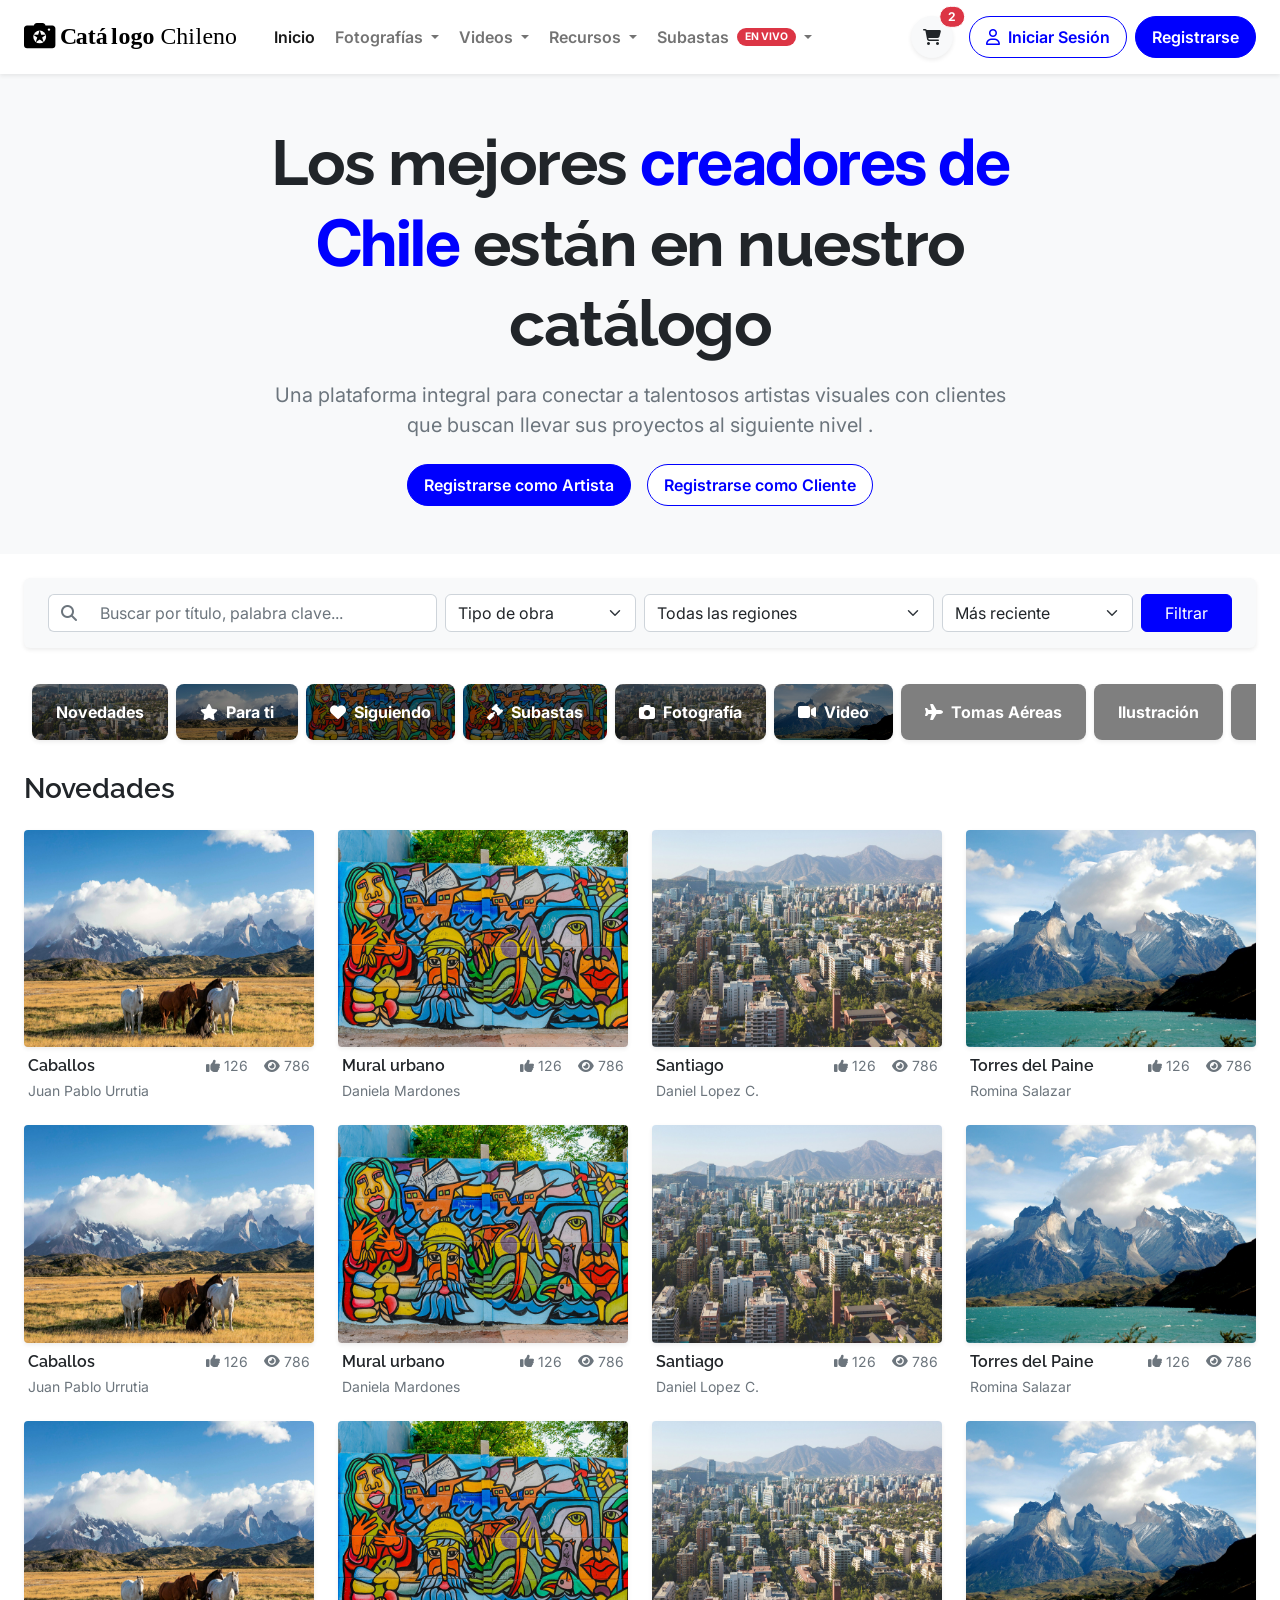
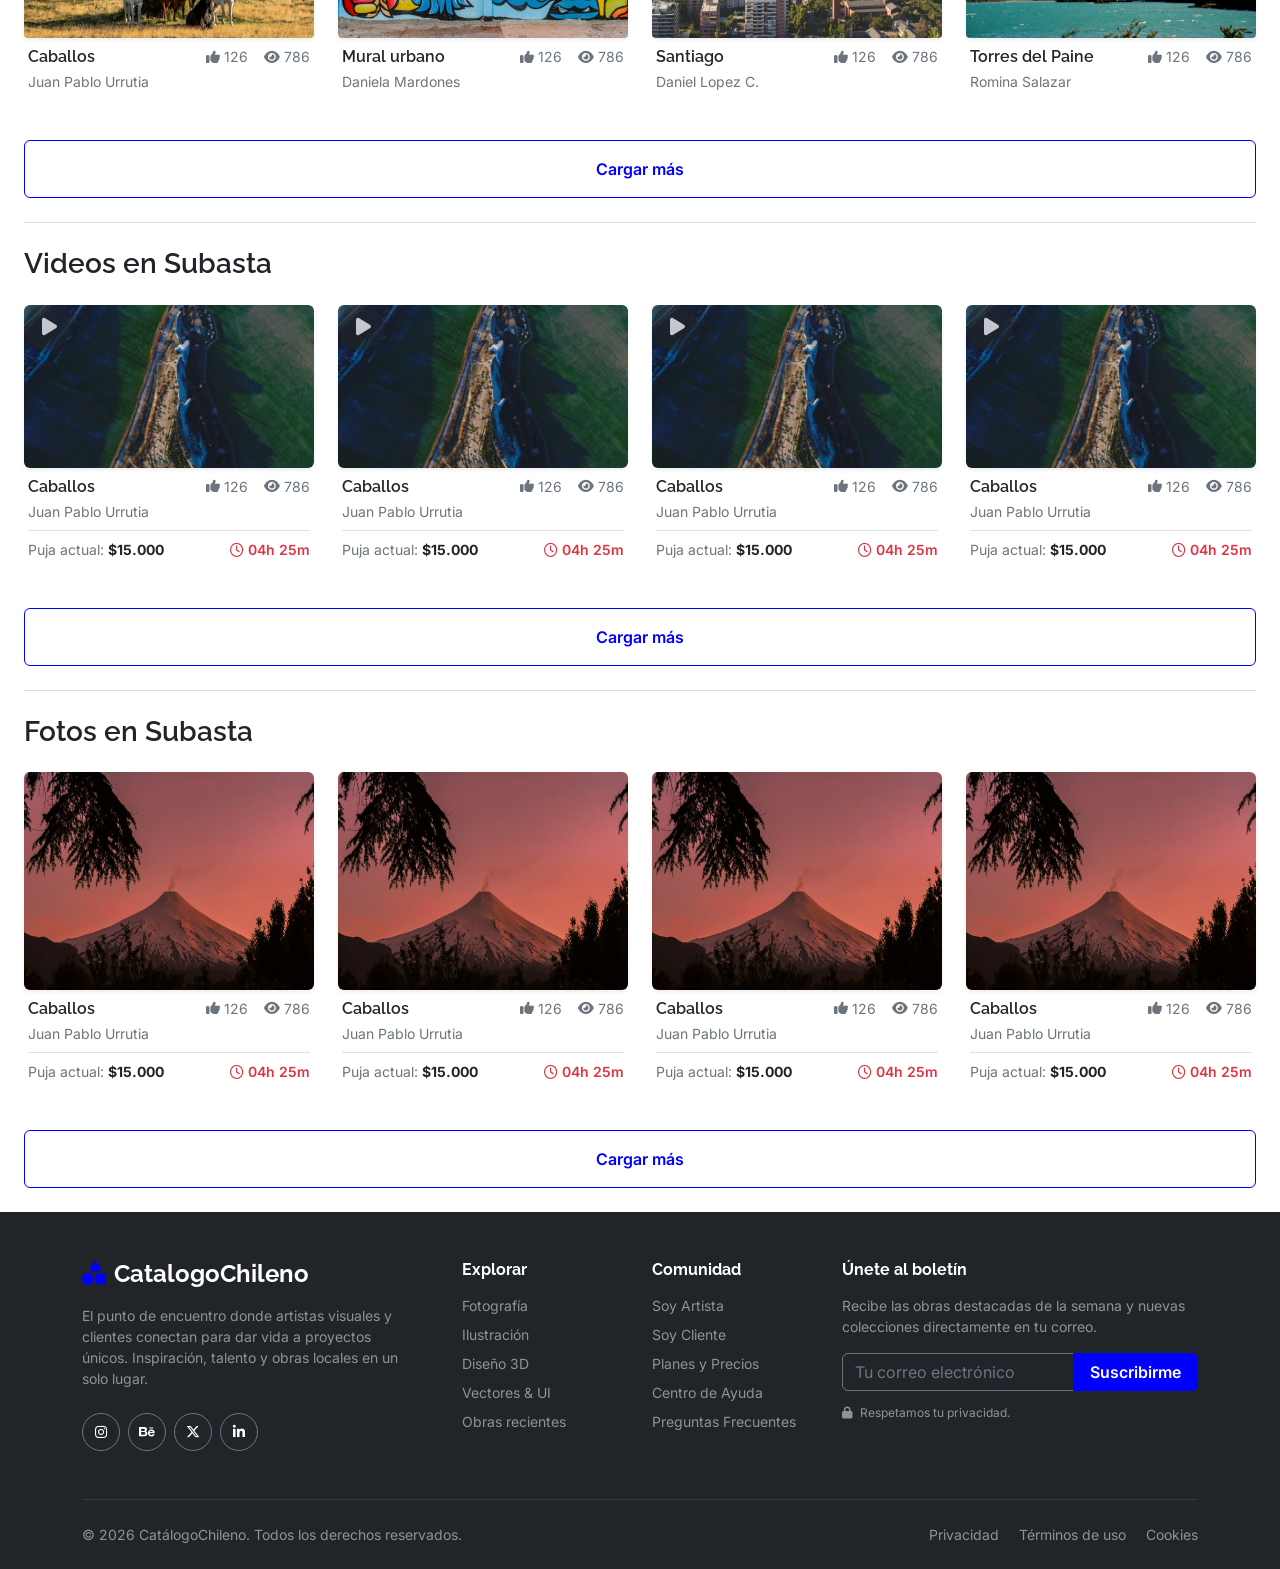
==== commit 567f6e97: "Mejora de botones y color" ====
--- a/Front-End/index.html
+++ b/Front-End/index.html
@@ -13,7 +13,7 @@
     <!-- Font Awesome CDN -->
     <link rel="stylesheet" href="https://cdnjs.cloudflare.com/ajax/libs/font-awesome/6.5.1/css/all.min.css">
 
-        <!-- 2. Mis estilos personalizados -->
+    <!-- 2. Mis estilos personalizados -->
     <link rel="stylesheet" href="css/style.css">
 
 
@@ -22,127 +22,161 @@
 
 <body>
 
-<!-- NavBar -->
-<nav class="navbar navbar-expand-lg navbar-light py-3 bg-white sticky-top shadow-sm">
-    <div class="container-fluid px-4">
-
-        <!-- 1. Logotipo -->
-        <a class="navbar-brand d-flex align-items-center text-dark me-lg-4" href="index.html">
-            <img src="images/LogoCatalogoChileno.svg" alt="Logotipo Catálogo Chileno" height="28" class="d-inline-block">
-        </a>
-
-        <!-- Botones para vista móvil (Carrito rápido + Hamburguesa) -->
-        <div class="d-flex align-items-center gap-2 d-lg-none">
-            <!-- Carrito Móvil -->
-            <a href="carrito.html" class="btn btn-light position-relative rounded-circle p-2" aria-label="Carrito de compras">
-                <i class="fa-solid fa-cart-shopping text-dark fs-5"></i>
-                <span class="position-absolute top-0 start-100 translate-middle badge rounded-pill bg-danger">
-                    2
-                </span>
+    <!-- NavBar -->
+    <nav class="navbar navbar-expand-lg navbar-light py-3 bg-white sticky-top shadow-sm">
+        <div class="container-fluid px-4">
+
+            <!-- 1. Logotipo -->
+            <a class="navbar-brand d-flex align-items-center text-dark me-lg-4" href="index.html">
+                <img src="images/LogoCatalogoChileno.svg" alt="Logotipo Catálogo Chileno" height="28"
+                    class="d-inline-block">
             </a>
-            
-            <!-- Botón Hamburguesa -->
-            <button class="navbar-toggler border-0 shadow-none p-2" type="button" data-bs-toggle="collapse" data-bs-target="#navbarContenido"
-                aria-controls="navbarContenido" aria-expanded="false" aria-label="Toggle navigation">
-                <span class="navbar-toggler-icon"></span>
-            </button>
-        </div>
-
-        <!-- 3. Contenido colapsable (Menú + Acciones) -->
-        <div class="collapse navbar-collapse mt-3 mt-lg-0" id="navbarContenido">
-
-            <!-- Menú de Navegación Principal -->
-            <ul class="navbar-nav me-auto mb-2 mb-lg-0 gap-lg-1">
-                
-                <!-- Inicio -->
-                <li class="nav-item">
-                    <a class="nav-link fw-semibold active" aria-current="page" href="index.html">Inicio</a>
-                </li>
-
-                <!-- Submenú 1: Fotografías -->
-                <li class="nav-item dropdown">
-                    <a class="nav-link dropdown-toggle fw-semibold" href="#" id="dropFotografias" role="button" data-bs-toggle="dropdown" aria-expanded="false">
-                        Fotografías
-                    </a>
-                    <ul class="dropdown-menu border-0 shadow-sm rounded-3" aria-labelledby="dropFotografias">
-                        <li><a class="dropdown-item py-2" href="#"><i class="fa-solid fa-mountain me-2 text-muted"></i>Paisajes</a></li>
-                        <li><a class="dropdown-item py-2" href="#"><i class="fa-solid fa-user-group me-2 text-muted"></i>Personas</a></li>
-                        <li><a class="dropdown-item py-2" href="#"><i class="fa-solid fa-city me-2 text-muted"></i>Ciudades</a></li>
-                        <li><a class="dropdown-item py-2" href="#"><i class="fa-solid fa-masks-theater me-2 text-muted"></i>Fiestas Típicas</a></li>
-                        <li><hr class="dropdown-divider"></li>
-                        <li><a class="dropdown-item py-2" href="#"><i class="fa-solid fa-leaf me-2 text-muted"></i>Fauna y Naturaleza Chilena</a></li>
-                    </ul>
-                </li>
-
-                <!-- Submenú 2: Videos -->
-                <li class="nav-item dropdown">
-                    <a class="nav-link dropdown-toggle fw-semibold" href="#" id="dropVideos" role="button" data-bs-toggle="dropdown" aria-expanded="false">
-                        Videos
-                    </a>
-                    <ul class="dropdown-menu border-0 shadow-sm rounded-3" aria-labelledby="dropVideos">
-                        <li><a class="dropdown-item py-2" href="#"><i class="fa-solid fa-tv me-2 text-muted"></i>4K UHD</a></li>
-                        <li><a class="dropdown-item py-2" href="#"><i class="fa-solid fa-plane-up me-2 text-muted"></i>Tomas con Dron</a></li>
-                        <li><hr class="dropdown-divider"></li>
-                        <li><a class="dropdown-item py-2" href="#"><i class="fa-solid fa-film me-2 text-muted"></i>Time-Lapse / Archivo</a></li>
-                    </ul>
-                </li>
-
-                <!-- Submenú 3: Recursos -->
-                <li class="nav-item dropdown">
-                    <a class="nav-link dropdown-toggle fw-semibold" href="#" id="dropRecursos" role="button" data-bs-toggle="dropdown" aria-expanded="false">
-                        Recursos
-                    </a>
-                    <ul class="dropdown-menu border-0 shadow-sm rounded-3" aria-labelledby="dropRecursos">
-                        <li><a class="dropdown-item py-2" href="#"><i class="fa-solid fa-palette me-2 text-muted"></i>Ilustraciones</a></li>
-                        <li><a class="dropdown-item py-2" href="#"><i class="fa-solid fa-bezier-curve me-2 text-muted"></i>Vectores</a></li>
-                        <li><a class="dropdown-item py-2" href="#"><i class="fa-solid fa-layer-group me-2 text-muted"></i>Plantillas</a></li>
-                        <li><hr class="dropdown-divider"></li>
-                        <li><a class="dropdown-item py-2" href="#"><i class="fa-solid fa-music me-2 text-muted"></i>Audio y Música</a></li>
-                    </ul>
-                </li>
-
-                <!-- Submenú 4: Subastas -->
-                <li class="nav-item dropdown">
-                    <a class="nav-link dropdown-toggle fw-semibold d-flex align-items-center gap-1" href="#" id="dropSubastas" role="button" data-bs-toggle="dropdown" aria-expanded="false">
-                        Subastas
-                        <span class="badge bg-danger rounded-pill ms-1 px-2" style="font-size: 0.65rem;">EN VIVO</span>
-                    </a>
-                    <ul class="dropdown-menu border-0 shadow-sm rounded-3" aria-labelledby="dropSubastas">
-                        <li><a class="dropdown-item py-2 fw-semibold text-danger" href="subastas.html"><i class="fa-solid fa-gavel me-2"></i>Subastas en Vivo</a></li>
-                        <li><a class="dropdown-item py-2" href="#"><i class="fa-regular fa-calendar me-2 text-muted"></i>Próximas Subastas</a></li>
-                        <li><a class="dropdown-item py-2" href="#"><i class="fa-solid fa-clock-rotate-left me-2 text-muted"></i>Finalizadas</a></li>
-                    </ul>
-                </li>
-
-            </ul>
-
-            <!-- Acciones de Usuario + Carrito (Escritorio) -->
-            <div class="d-flex align-items-center gap-3 pt-3 pt-lg-0 mt-3 mt-lg-0">
-                
-                <!-- Carrito de Compras (Desktop) -->
-                <a href="carrito.html" class="btn btn-light position-relative rounded-circle p-2 d-none d-lg-flex align-items-center justify-content-center shadow-sm flex-shrink-0" style="width: 42px; height: 42px;" title="Carrito de compras">
-                    <i class="fa-solid fa-cart-shopping text-dark"></i>
-                    <span class="position-absolute top-0 start-100 translate-middle badge rounded-pill bg-danger border border-white">
+
+            <!-- Botones para vista móvil (Carrito rápido + Hamburguesa) -->
+            <div class="d-flex align-items-center gap-2 d-lg-none">
+                <!-- Carrito Móvil -->
+                <a href="carrito.html" class="btn btn-light position-relative rounded-circle p-2"
+                    aria-label="Carrito de compras">
+                    <i class="fa-solid fa-cart-shopping text-dark fs-5"></i>
+                    <span class="position-absolute top-0 start-100 translate-middle badge rounded-pill bg-danger">
                         2
                     </span>
                 </a>
 
-                <!-- Área de Autenticación / Cuenta de Usuario -->
-                <div class="d-flex align-items-center gap-2 w-100 w-lg-auto">
-                    <a href="login.html" class="btn btn-outline-primary rounded-pill px-3 py-2 fw-semibold w-100 w-lg-auto d-flex align-items-center justify-content-center gap-2 text-nowrap">
-                        <i class="fa-regular fa-user"></i>
-                        <span>Iniciar Sesión</span>
+                <!-- Botón Hamburguesa -->
+                <button class="navbar-toggler border-0 shadow-none p-2" type="button" data-bs-toggle="collapse"
+                    data-bs-target="#navbarContenido" aria-controls="navbarContenido" aria-expanded="false"
+                    aria-label="Toggle navigation">
+                    <span class="navbar-toggler-icon"></span>
+                </button>
+            </div>
+
+            <!-- 3. Contenido colapsable (Menú + Acciones) -->
+            <div class="collapse navbar-collapse mt-3 mt-lg-0" id="navbarContenido">
+
+                <!-- Menú de Navegación Principal -->
+                <ul class="navbar-nav me-auto mb-2 mb-lg-0 gap-lg-1">
+
+                    <!-- Inicio -->
+                    <li class="nav-item">
+                        <a class="nav-link fw-semibold active" aria-current="page" href="index.html">Inicio</a>
+                    </li>
+
+                    <!-- Submenú 1: Fotografías -->
+                    <li class="nav-item dropdown">
+                        <a class="nav-link dropdown-toggle fw-semibold" href="#" id="dropFotografias" role="button"
+                            data-bs-toggle="dropdown" aria-expanded="false">
+                            Fotografías
+                        </a>
+                        <ul class="dropdown-menu border-0 shadow-sm rounded-3" aria-labelledby="dropFotografias">
+                            <li><a class="dropdown-item py-2" href="#"><i
+                                        class="fa-solid fa-mountain me-2 text-muted"></i>Paisajes</a></li>
+                            <li><a class="dropdown-item py-2" href="#"><i
+                                        class="fa-solid fa-user-group me-2 text-muted"></i>Personas</a></li>
+                            <li><a class="dropdown-item py-2" href="#"><i
+                                        class="fa-solid fa-city me-2 text-muted"></i>Ciudades</a></li>
+                            <li><a class="dropdown-item py-2" href="#"><i
+                                        class="fa-solid fa-masks-theater me-2 text-muted"></i>Fiestas Típicas</a></li>
+                            <li>
+                                <hr class="dropdown-divider">
+                            </li>
+                            <li><a class="dropdown-item py-2" href="#"><i
+                                        class="fa-solid fa-leaf me-2 text-muted"></i>Fauna y Naturaleza Chilena</a></li>
+                        </ul>
+                    </li>
+
+                    <!-- Submenú 2: Videos -->
+                    <li class="nav-item dropdown">
+                        <a class="nav-link dropdown-toggle fw-semibold" href="#" id="dropVideos" role="button"
+                            data-bs-toggle="dropdown" aria-expanded="false">
+                            Videos
+                        </a>
+                        <ul class="dropdown-menu border-0 shadow-sm rounded-3" aria-labelledby="dropVideos">
+                            <li><a class="dropdown-item py-2" href="#"><i class="fa-solid fa-tv me-2 text-muted"></i>4K
+                                    UHD</a></li>
+                            <li><a class="dropdown-item py-2" href="#"><i
+                                        class="fa-solid fa-plane-up me-2 text-muted"></i>Tomas con Dron</a></li>
+                            <li>
+                                <hr class="dropdown-divider">
+                            </li>
+                            <li><a class="dropdown-item py-2" href="#"><i
+                                        class="fa-solid fa-film me-2 text-muted"></i>Time-Lapse / Archivo</a></li>
+                        </ul>
+                    </li>
+
+                    <!-- Submenú 3: Recursos -->
+                    <li class="nav-item dropdown">
+                        <a class="nav-link dropdown-toggle fw-semibold" href="#" id="dropRecursos" role="button"
+                            data-bs-toggle="dropdown" aria-expanded="false">
+                            Recursos
+                        </a>
+                        <ul class="dropdown-menu border-0 shadow-sm rounded-3" aria-labelledby="dropRecursos">
+                            <li><a class="dropdown-item py-2" href="#"><i
+                                        class="fa-solid fa-palette me-2 text-muted"></i>Ilustraciones</a></li>
+                            <li><a class="dropdown-item py-2" href="#"><i
+                                        class="fa-solid fa-bezier-curve me-2 text-muted"></i>Vectores</a></li>
+                            <li><a class="dropdown-item py-2" href="#"><i
+                                        class="fa-solid fa-layer-group me-2 text-muted"></i>Plantillas</a></li>
+                            <li>
+                                <hr class="dropdown-divider">
+                            </li>
+                            <li><a class="dropdown-item py-2" href="#"><i
+                                        class="fa-solid fa-music me-2 text-muted"></i>Audio y Música</a></li>
+                        </ul>
+                    </li>
+
+                    <!-- Submenú 4: Subastas -->
+                    <li class="nav-item dropdown">
+                        <a class="nav-link dropdown-toggle fw-semibold d-flex align-items-center gap-1" href="#"
+                            id="dropSubastas" role="button" data-bs-toggle="dropdown" aria-expanded="false">
+                            Subastas
+                            <span class="badge bg-danger rounded-pill ms-1 px-2" style="font-size: 0.65rem;">EN
+                                VIVO</span>
+                        </a>
+                        <ul class="dropdown-menu border-0 shadow-sm rounded-3" aria-labelledby="dropSubastas">
+                            <li><a class="dropdown-item py-2 fw-semibold text-danger" href="subastas.html"><i
+                                        class="fa-solid fa-gavel me-2"></i>Subastas en Vivo</a></li>
+                            <li><a class="dropdown-item py-2" href="#"><i
+                                        class="fa-regular fa-calendar me-2 text-muted"></i>Próximas Subastas</a></li>
+                            <li><a class="dropdown-item py-2" href="#"><i
+                                        class="fa-solid fa-clock-rotate-left me-2 text-muted"></i>Finalizadas</a></li>
+                        </ul>
+                    </li>
+
+                </ul>
+
+                <!-- Acciones de Usuario + Carrito (Escritorio) -->
+                <div class="d-flex align-items-center gap-3 pt-3 pt-lg-0 mt-3 mt-lg-0">
+
+                    <!-- Carrito de Compras (Desktop) -->
+                    <a href="carrito.html"
+                        class="btn btn-light position-relative rounded-circle p-2 d-none d-lg-flex align-items-center justify-content-center shadow-sm flex-shrink-0"
+                        style="width: 42px; height: 42px;" title="Carrito de compras">
+                        <i class="fa-solid fa-cart-shopping text-dark"></i>
+                        <span
+                            class="position-absolute top-0 start-100 translate-middle badge rounded-pill bg-danger border border-white">
+                            2
+                        </span>
                     </a>
-                    <a href="registro.html" class="btn btn-primary rounded-pill px-3 py-2 fw-semibold w-100 w-lg-auto d-none d-xl-inline-block text-nowrap">
-                        Registrarse
-                    </a>
+
+                    <!-- Área de Autenticación / Cuenta de Usuario -->
+                    <div class="d-flex align-items-center gap-2 w-100 w-lg-auto">
+                        <a href="login.html"
+                            class="btn btn-outline-primary rounded-pill px-3 py-2 fw-semibold w-100 w-lg-auto d-flex align-items-center justify-content-center gap-2 text-nowrap">
+                            <i class="fa-regular fa-user"></i>
+                            <span>Iniciar Sesión</span>
+                        </a>
+                        <a href="registro.html"
+                            class="btn btn-primary rounded-pill px-3 py-2 fw-semibold w-100 w-lg-auto d-none d-xl-inline-block text-nowrap">
+                            Registrarse
+                        </a>
+                    </div>
+
                 </div>
 
             </div>
-
         </div>
-    </div>
-</nav>
+    </nav>
 
     <!-- Sección Hero (Inicio estilo Behance) -->
     <section class="hero-section text-center py-5 lg-3 bg-light">
@@ -162,16 +196,18 @@
                     </p>
 
                     <!-- Contenedor de Botones de Registro -->
-                    <div class="d-flex flex-column flex-sm-row justify-content-center gap-3">
-                        <!-- Botón 1: Registrarse como Artista -->
-                        <a href="#" class="btn btn-primary btn-lg rounded-pill px-4 py-3 fw-semibold shadow-sm fs-6">
+                    <div class="d-flex flex-column flex-sm-row justify-content-center gap-2 gap-sm-3">
+
+                        <!-- Botón 1: Registrarse como Artista (Relleno) -->
+                        <a href="#" class="btn btn-primary rounded-pill px-3 py-2 fw-semibold text-nowrap">
                             Registrarse como Artista
                         </a>
 
-                        <!-- Botón 2: Registrarse como Cliente -->
-                        <a href="#" class="btn btn-soft-primary btn-lg rounded-pill px-4 py-3 fw-semibold fs-6">
+                        <!-- Botón 2: Registrarse como Cliente (Delineado con hover sutil) -->
+                        <a href="#" class="btn btn-outline-primary rounded-pill px-3 py-2 fw-semibold text-nowrap">
                             Registrarse como Cliente
                         </a>
+
                     </div>
 
                 </div>
@@ -285,7 +321,7 @@
                 <!-- 5. Botón Filtrar -->
                 <div class="col-12 col-sm-6 col-lg-1">
                     <button type="submit" class="btn btn-primary w-100" title="Aplicar Filtros">
-                        <i class="fa-solid fa-filter"></i>
+                        Filtrar
                     </button>
                 </div>
 
@@ -414,7 +450,7 @@
                                     <span class="fw-semibold text-white fs-6">$7.990</span>
                                     <span class="text-decoration-line-through text-white-50">$8.990</span>
                                 </div>
-                                <a href="login.html" class="btn btn-primary btn-sm px-3 fw-semibold">
+                                <a href="carrito.html" class="btn btn-primary btn-sm px-3 fw-semibold">
                                     Comprar
                                 </a>
                             </div>
@@ -1318,21 +1354,22 @@
 
     </div> <!-- Cierre del row -->
 
-    <!-- Botón "Ver más" centrado debajo de la grilla -->
-    <div class="text-center mt-3 mb-3">
-        <button type="button"
-            class="btn btn-outline-primary btn-lg rounded-pill px-5 py-3 fw-semibold shadow-sm fs-6 d-inline-flex align-items-center gap-2"
-            id="btnCargarMas">
-            <span id="textoBoton">Ver más obras</span>
-            <!-- Spinner circular oculto por defecto -->
-            <span id="spinnerCarga" class="spinner-border spinner-border-sm d-none" role="status"
-                aria-hidden="true"></span>
-        </button>
+    <!-- Contenedor alineado a la grilla del sitio -->
+    <div class="container-fluid px-4 pt-4">
+        <div class="col-12">
+            <button type="button"
+                class="btn btn-outline-primary w-100 py-3 fw-semibold text-nowrap d-flex align-items-center justify-content-center gap-2"
+                id="btnCargarMas">
+                <span id="textoBoton">Cargar más</span>
+                <span id="spinnerCarga" class="spinner-border spinner-border-sm d-none" role="status"
+                    aria-hidden="true"></span>
+            </button>
+        </div>
     </div>
 
     </div> <!-- Cierre del container-fluid -->
 
-    <div class="container-fluid px-4 py-4">
+    <div class="container-fluid px-4 pb-4">
         <!-- Línea Divisora -->
         <hr class="border-secondary opacity-25 my-4">
 
@@ -1815,18 +1852,22 @@
 
     <!-- FIn seccion -->
 
-    <!-- Botón "Ver más" centrado debajo de la grilla -->
-    <div class="text-center mt-3 mb-3">
-        <button type="button"
-            class="btn btn-outline-primary btn-lg rounded-pill px-5 py-3 fw-semibold shadow-sm fs-6 d-inline-flex align-items-center gap-2"
-            id="btnCargarMas">
-            <span id="textoBoton">Ver más obras</span>
-        </button>
+    <!-- Contenedor alineado a la grilla del sitio -->
+    <div class="container-fluid px-4 pt-4">
+        <div class="col-12">
+            <button type="button"
+                class="btn btn-outline-primary w-100 py-3 fw-semibold text-nowrap d-flex align-items-center justify-content-center gap-2"
+                id="btnCargarMas">
+                <span id="textoBoton">Cargar más</span>
+                <span id="spinnerCarga" class="spinner-border spinner-border-sm d-none" role="status"
+                    aria-hidden="true"></span>
+            </button>
+        </div>
     </div>
 
-
-
-    <div class="container-fluid px-4 py-4">
+    </div> <!-- Cierre del container-fluid -->
+
+    <div class="container-fluid px-4 pb-4">
         <!-- Línea Divisora -->
         <hr class="border-secondary opacity-25 my-4">
 
@@ -2249,24 +2290,31 @@
                 </div>
             </div>
 
-        
-
-            
+
+
+
 
             <!-- Fin tarjetas -->
 
-            
+
 
         </div>
     </div>
-  <!-- Botón "Ver más" centrado debajo de la grilla -->
-    <div class="text-center mt-3 mb-3">
-        <button type="button"
-            class="btn btn-outline-primary btn-lg rounded-pill px-5 py-3 fw-semibold shadow-sm fs-6 d-inline-flex align-items-center gap-2"
-            id="btnCargarMas">
-            <span id="textoBoton">Ver más obras</span>
-        </button>
+
+    <!-- Contenedor alineado a la grilla del sitio -->
+    <div class="container-fluid px-4 py-4">
+        <div class="col-12">
+            <button type="button"
+                class="btn btn-outline-primary w-100 py-3 fw-semibold text-nowrap d-flex align-items-center justify-content-center gap-2"
+                id="btnCargarMas">
+                <span id="textoBoton">Cargar más</span>
+                <span id="spinnerCarga" class="spinner-border spinner-border-sm d-none" role="status"
+                    aria-hidden="true"></span>
+            </button>
+        </div>
     </div>
+
+    </div> <!-- Cierre del container-fluid -->
     <!-- Fin seccion -->
 
     <!-- Pie de página (Footer) -->
--- a/Front-End/css/style.css
+++ b/Front-End/css/style.css
@@ -35,46 +35,67 @@
 }
 
 /* ==========================================================================
-   CONFIGURACIÓN DEL COLOR PRINCIPAL
+   CONFIGURACIÓN Y SOBRESCRITURA DE COLOR AZUL (PRIMARY)
    ========================================================================== */
+
 :root {
-    /* 1. Define tu nuevo color en formato HEX (Ejemplo: Terracota / Rojo) */
-    --bs-primary: #0C3067 !important;
+    /* Color azul principal */
+    --bs-primary: #0000FE !important;
     
-    /* 2. Mismo color pero en formato RGB (necesario para las transparencias de Bootstrap) */
-    --bs-primary-rgb: 12, 48, 103 !important;
-
-    /* 3. Color de los enlaces del sitio */
-    --bs-link-color: #0C3067
-     !important;
-    --bs-link-hover-color: #0C3067 !important;
-}
-
-/* Reafirmar el nuevo color en los botones principales */
+    /* Valor RGB requerido para opacidades de Bootstrap (ej: bg-opacity-10) */
+    --bs-primary-rgb: 0, 0, 254 !important;
+
+    /* Enlaces */
+    --bs-link-color: #0000FE !important;
+    --bs-link-hover-color: #0000B8 !important;
+}
+
+/* 1. Botón Relleno (.btn-primary) */
 .btn-primary {
     background-color: var(--bs-primary) !important;
     border-color: var(--bs-primary) !important;
+    color: #ffffff !important;
+    transition: all 0.2s ease-in-out;
 }
 
 .btn-primary:hover,
 .btn-primary:focus,
 .btn-primary:active {
-    background-color: #b71c1c !important; /* Un tono un poco más oscuro para cuando pasas el cursor */
-    border-color: #b71c1c !important;
-}
-
+    background-color: #0000B8 !important;
+    border-color: #0000B8 !important;
+    color: #ffffff !important;
+}
+
+/* 2. Botón Delineado (.btn-outline-primary) con hover sutil */
 .btn-outline-primary {
+    color: #0000FE !important;
+    border-color: #0000FE !important;
+    background-color: #ffffff !important;
+    transition: all 0.2s ease-in-out;
+}
+
+.btn-outline-primary:hover,
+.btn-outline-primary:focus,
+.btn-outline-primary:active {
+    background-color: #F3F5FE !important; /* Fondo azul sutil */
+    color: #0000B8 !important;            /* Texto e icono azul oscuro */
+    border-color: #0000B8 !important;       /* Borde azul oscuro */
+}
+
+/* 3. Utilidades de Texto y Bordes */
+.text-primary {
     color: var(--bs-primary) !important;
+}
+
+.border-primary {
     border-color: var(--bs-primary) !important;
 }
 
-.btn-outline-primary:hover,
-.btn-outline-primary:active {
-    background-color: var(--bs-primary) !important;
-    border-color: var(--bs-primary) !important;
-    color: #ffffff !important;
-}
-
+/* NOTA: Se omite .bg-primary para no romper la utilidad bg-opacity-* de Bootstrap (como bg-opacity-10 en badges).
+   Bootstrap calculará los fondos transparentes de manera nativa usando --bs-primary-rgb. */
+/* ==========================================================================
+   CONFIGURACIÓN EFECTOS CARDS
+   ========================================================================== */
 
 /* Activa la opacidad solo al pasar el cursor sobre la tarjeta */
 .hover-overlay {
@@ -198,3 +219,20 @@
     background-color: #f8f9fa;
 }
 
+
+/* Botón "Cargar más" de ancho completo */
+.btn-cargar-mas {
+    background-color: #fafafa;
+    border: 1px solid #e5e5e5;
+    color: var(--blue-darkest, #1a1a1a) !important;
+    font-size: 1rem;
+    transition: background-color 0.2s ease, border-color 0.2s ease;
+}
+
+.btn-cargar-mas:hover,
+.btn-cargar-mas:focus {
+    background-color: #f0f0f0;
+    border-color: #d8d8d8;
+    color: #000000 !important;
+}
+
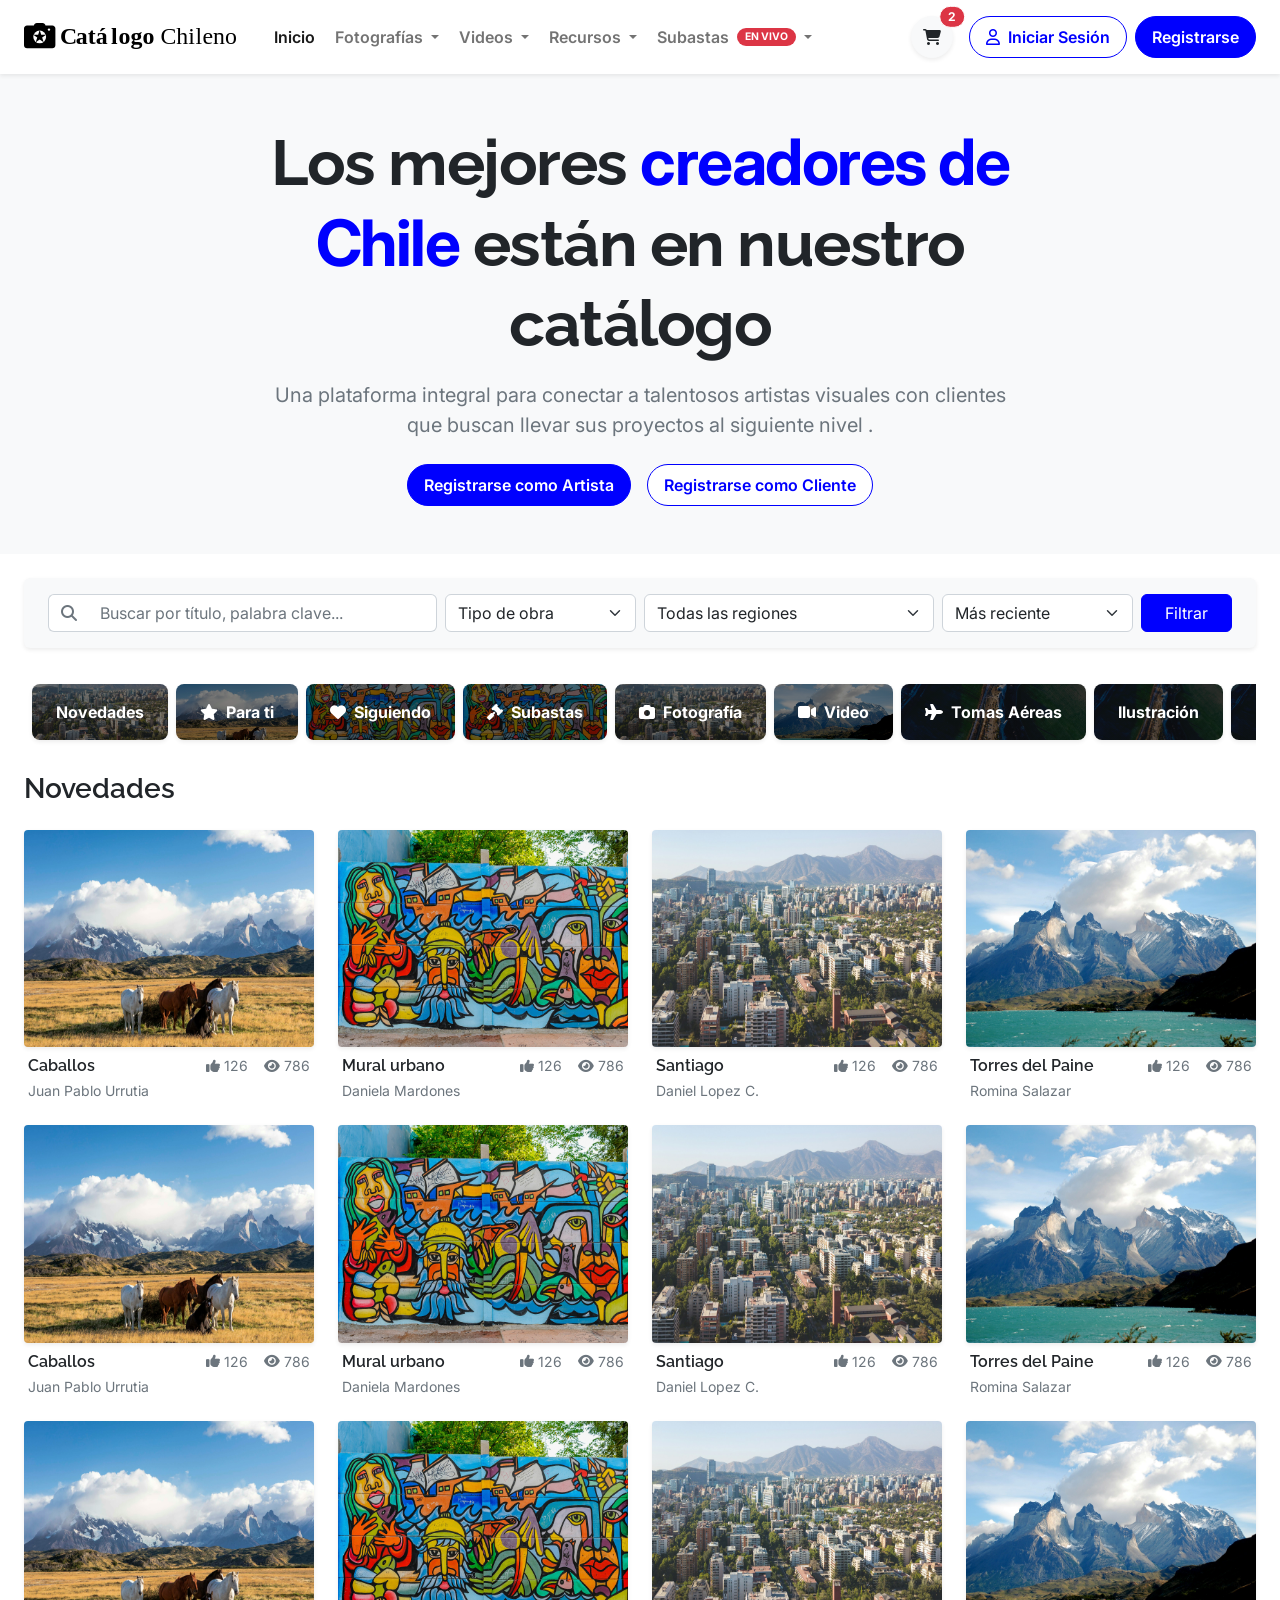
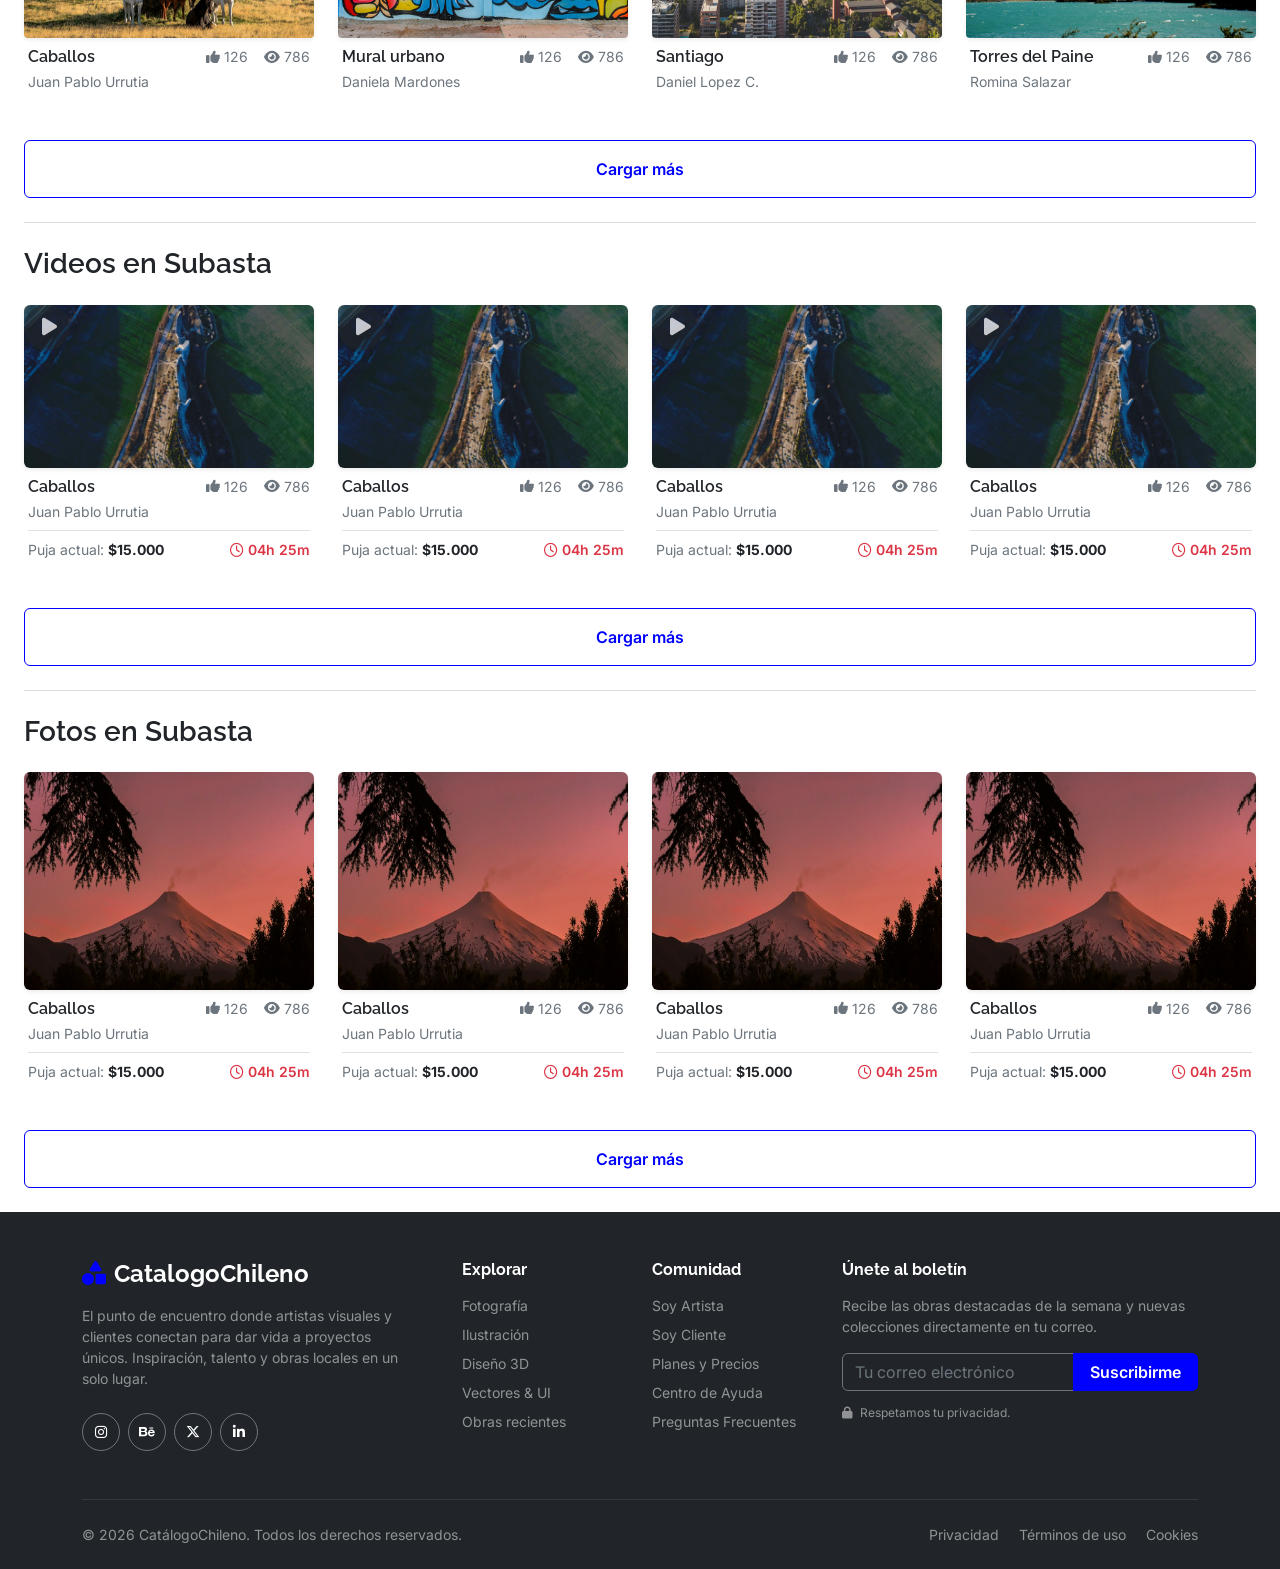
==== commit e977aaac: "-Creación de 5 diagramas UML con Mermaid   - servicio-autenticacion   - servicio-carrito   - servici" ====
--- a/Front-End/index.html
+++ b/Front-End/index.html
@@ -199,12 +199,12 @@
                     <div class="d-flex flex-column flex-sm-row justify-content-center gap-2 gap-sm-3">
 
                         <!-- Botón 1: Registrarse como Artista (Relleno) -->
-                        <a href="#" class="btn btn-primary rounded-pill px-3 py-2 fw-semibold text-nowrap">
+                        <a href="registro-artista.html" class="btn btn-primary rounded-pill px-3 py-2 fw-semibold text-nowrap">
                             Registrarse como Artista
                         </a>
 
                         <!-- Botón 2: Registrarse como Cliente (Delineado con hover sutil) -->
-                        <a href="#" class="btn btn-outline-primary rounded-pill px-3 py-2 fw-semibold text-nowrap">
+                        <a href="registro-cliente.html" class="btn btn-outline-primary rounded-pill px-3 py-2 fw-semibold text-nowrap">
                             Registrarse como Cliente
                         </a>
 
@@ -373,25 +373,25 @@
 
             <!-- Botón 5 -->
             <a href="#" class="btn category-btn fw-bold rounded-3 px-4 py-3 shadow-sm"
-                style="background-image: linear-gradient(rgba(0, 0, 0, 0.5), rgba(0, 0, 0, 0.5)), url('images/05.jpg');">
+                style="background-image: linear-gradient(rgba(0, 0, 0, 0.5), rgba(0, 0, 0, 0.5)), url('images/dron_portada.png');">
                 <i class="fa-solid fa-plane me-2"></i>Tomas Aéreas
             </a>
 
             <!-- Botón 6 -->
             <a href="#" class="btn category-btn fw-bold rounded-3 px-4 py-3 shadow-sm"
-                style="background-image: linear-gradient(rgba(0, 0, 0, 0.5), rgba(0, 0, 0, 0.5)), url('images/06.jpg');">
+                style="background-image: linear-gradient(rgba(0, 0, 0, 0.5), rgba(0, 0, 0, 0.5)), url('images/dron_portada.png');">
                 Ilustración
             </a>
 
             <!-- Botón 7 -->
             <a href="#" class="btn category-btn fw-bold rounded-3 px-4 py-3 shadow-sm"
-                style="background-image: linear-gradient(rgba(0, 0, 0, 0.5), rgba(0, 0, 0, 0.5)), url('images/06.jpg');">
+                style="background-image: linear-gradient(rgba(0, 0, 0, 0.5), rgba(0, 0, 0, 0.5)), url('images/dron_portada.png');">
                 Íconos
             </a>
 
             <!-- Botón 8 -->
             <a href="#" class="btn category-btn fw-bold rounded-3 px-4 py-3 shadow-sm"
-                style="background-image: linear-gradient(rgba(0, 0, 0, 0.5), rgba(0, 0, 0, 0.5)), url('images/06.jpg');">
+                style="background-image: linear-gradient(rgba(0, 0, 0, 0.5), rgba(0, 0, 0, 0.5)), url('images/dron_portada.png');">
                 Modelos 3D
             </a>
 
--- a/Front-End/css/style.css
+++ b/Front-End/css/style.css
@@ -236,3 +236,35 @@
     color: #000000 !important;
 }
 
+/* ==========================================================================
+   SELECTOR DE ROL (SEGMENTED CONTROL MODERNO)
+   ========================================================================== */
+.role-selector-track {
+    background-color: #F3F5FE;
+    padding: 4px;
+    border-radius: 50rem;
+    display: flex;
+    gap: 4px;
+    border: 1px solid #D8DFFA;
+}
+
+.role-selector-btn {
+    border-radius: 50rem !important;
+    color: #586695;
+    border: none !important;
+    background-color: transparent;
+    transition: all 0.25s ease-in-out;
+    font-size: 0.9rem;
+}
+
+.role-selector-btn:hover {
+    color: #0000FE;
+}
+
+/* Estado Activo / Seleccionado */
+.btn-check:checked + .role-selector-btn {
+    background-color: #0000FE !important;
+    color: #ffffff !important;
+    box-shadow: 0 3px 8px rgba(0, 0, 254, 0.25);
+}
+
